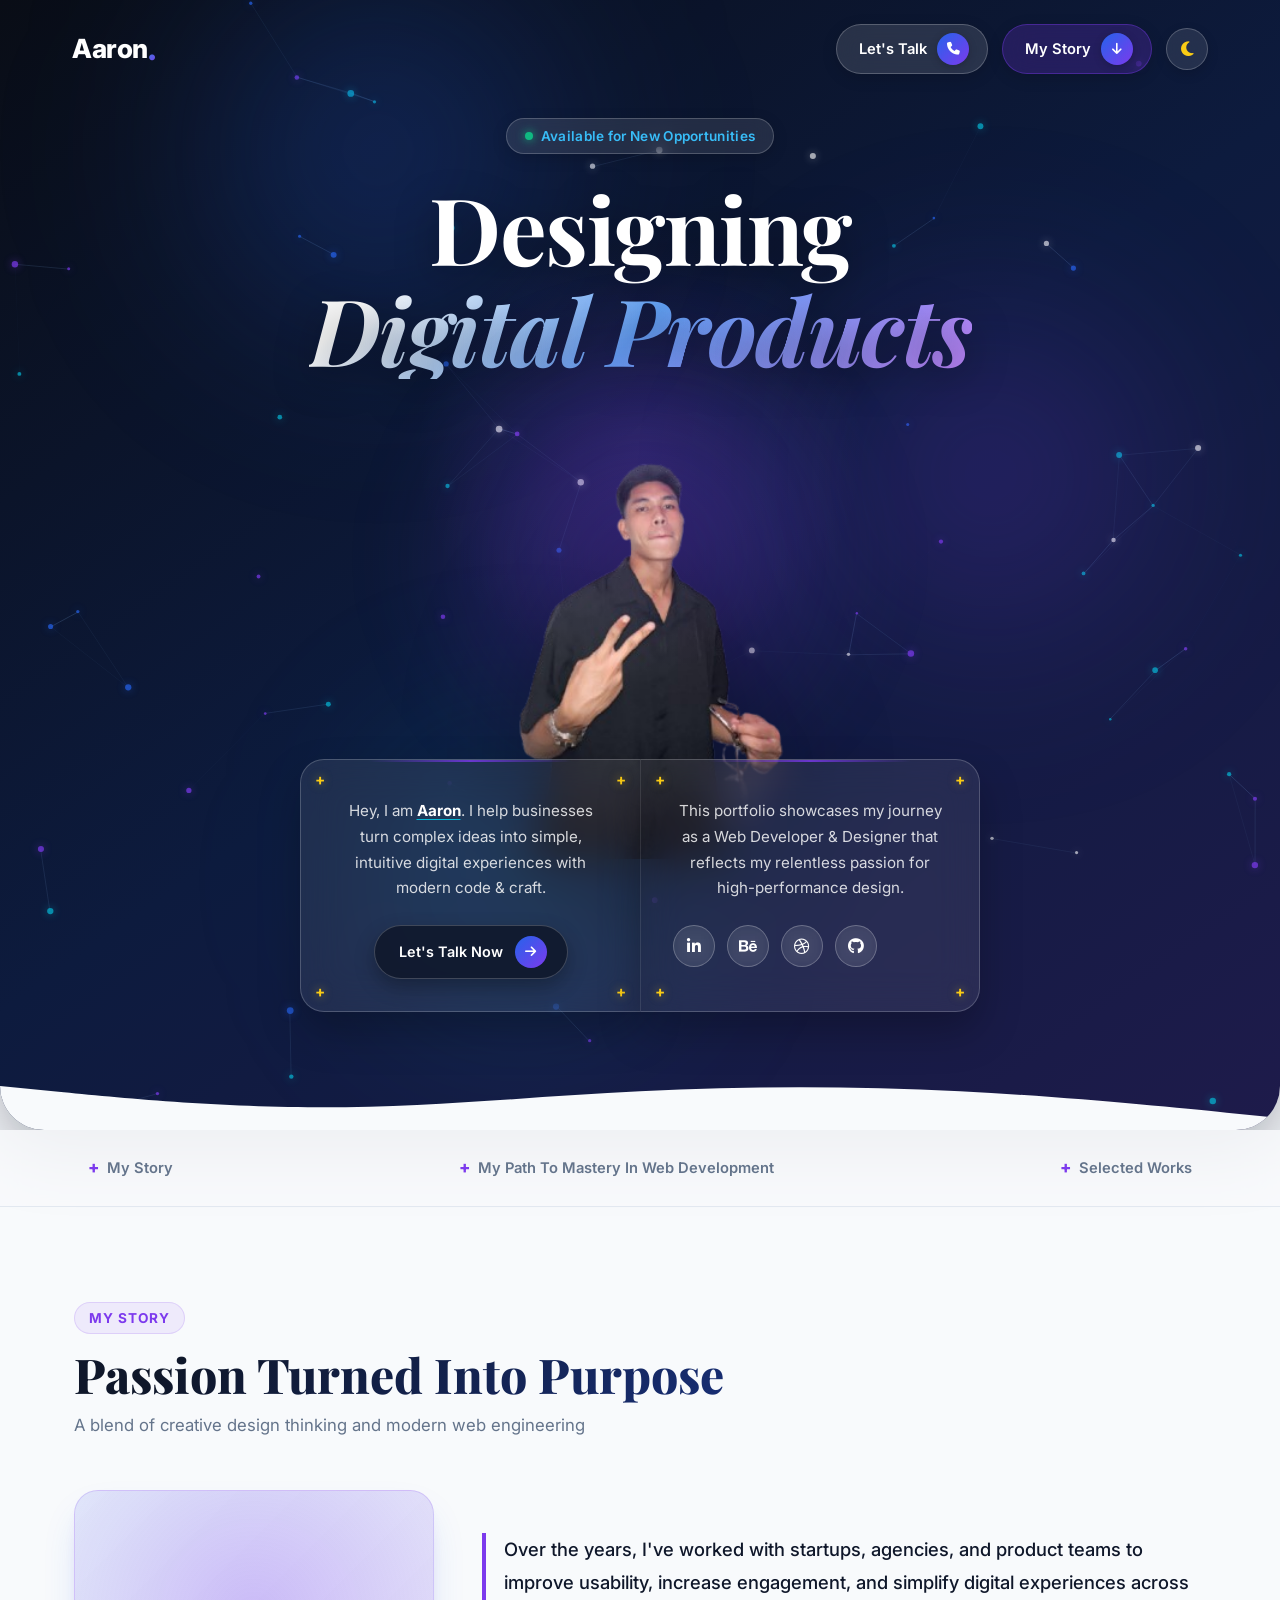
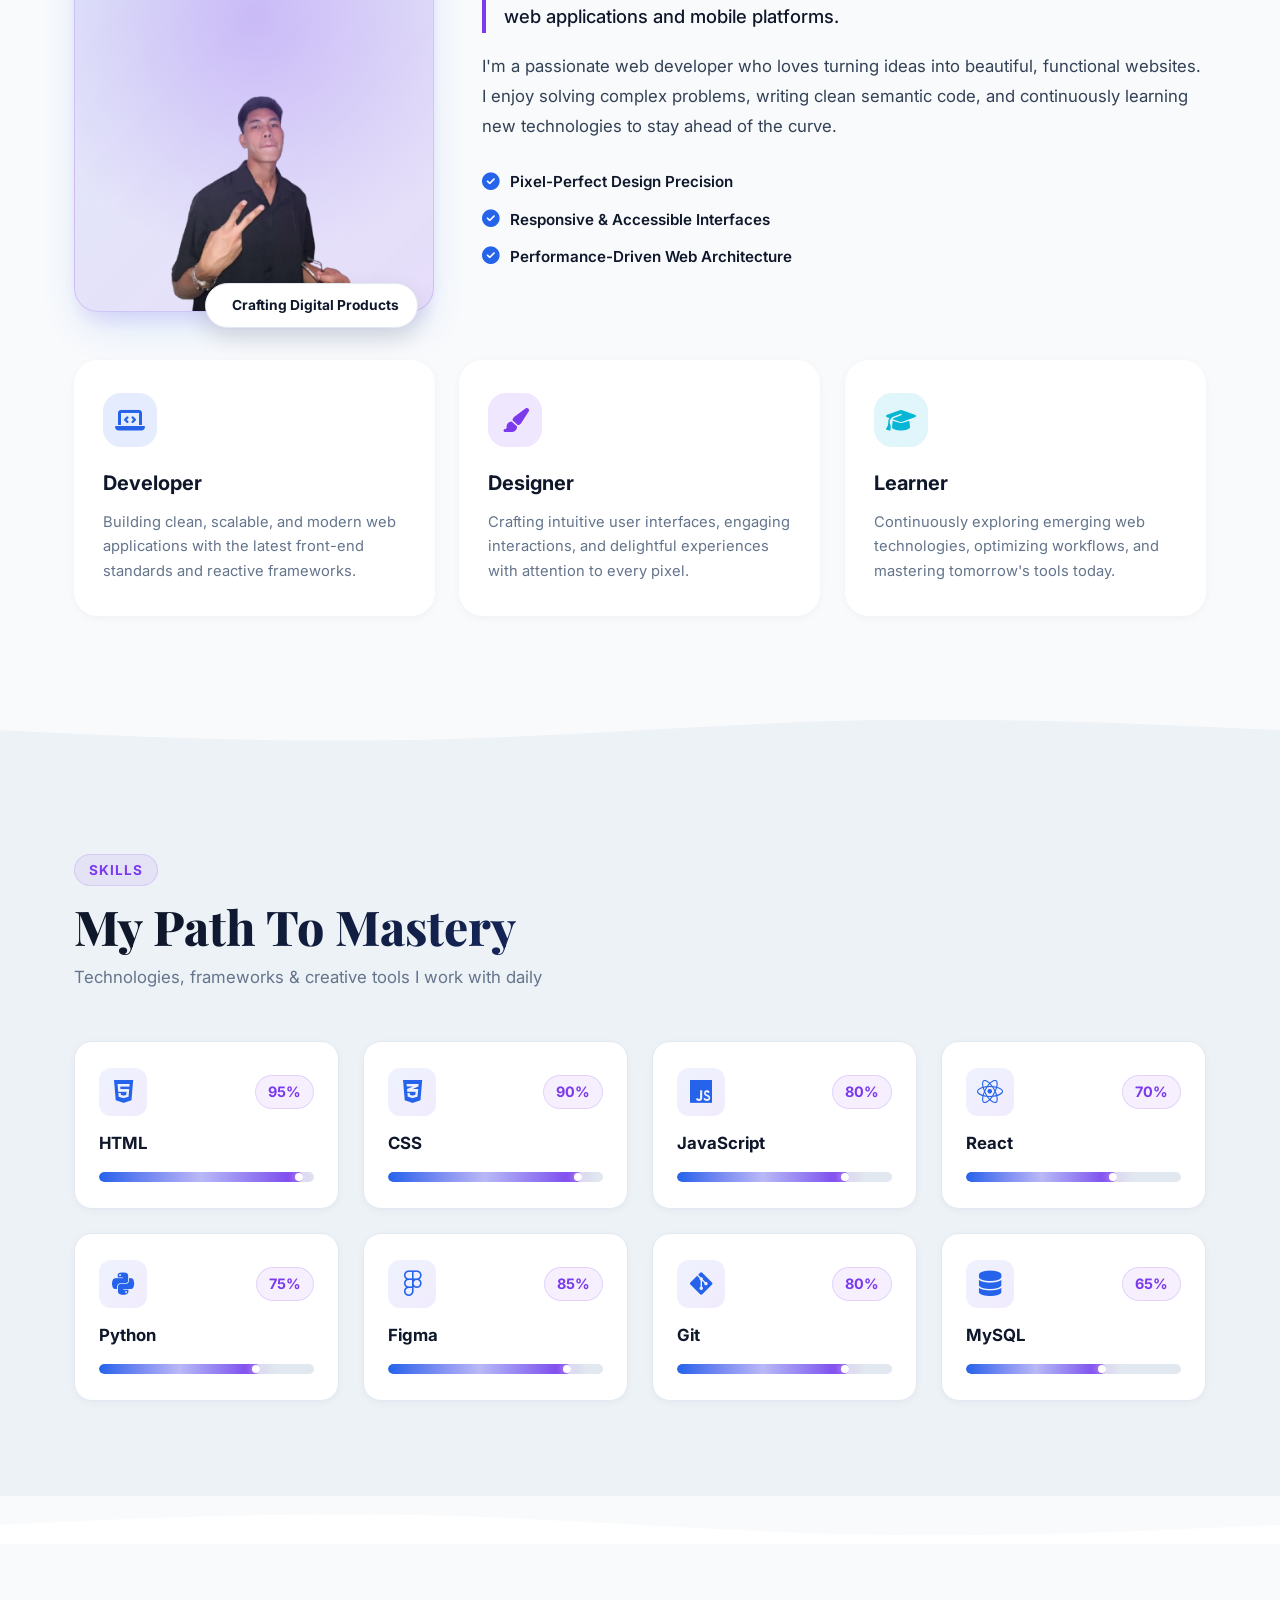
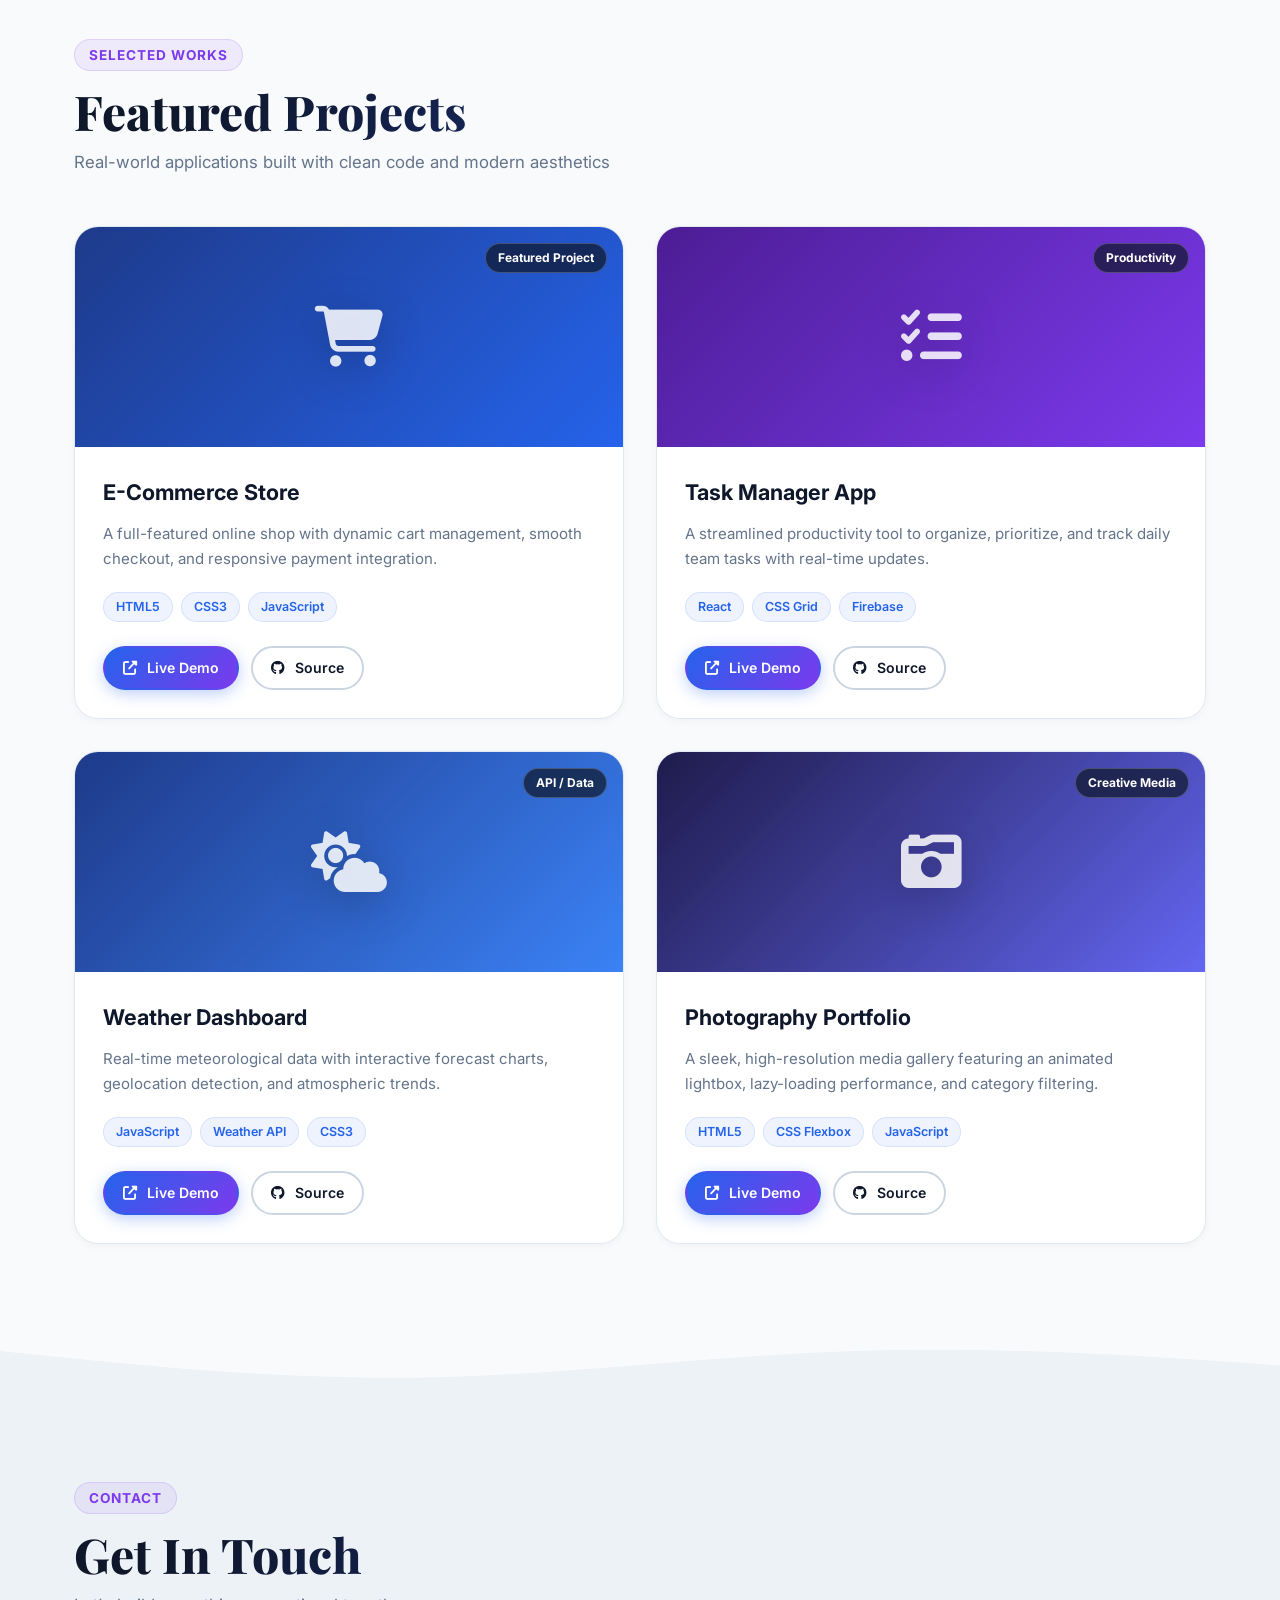
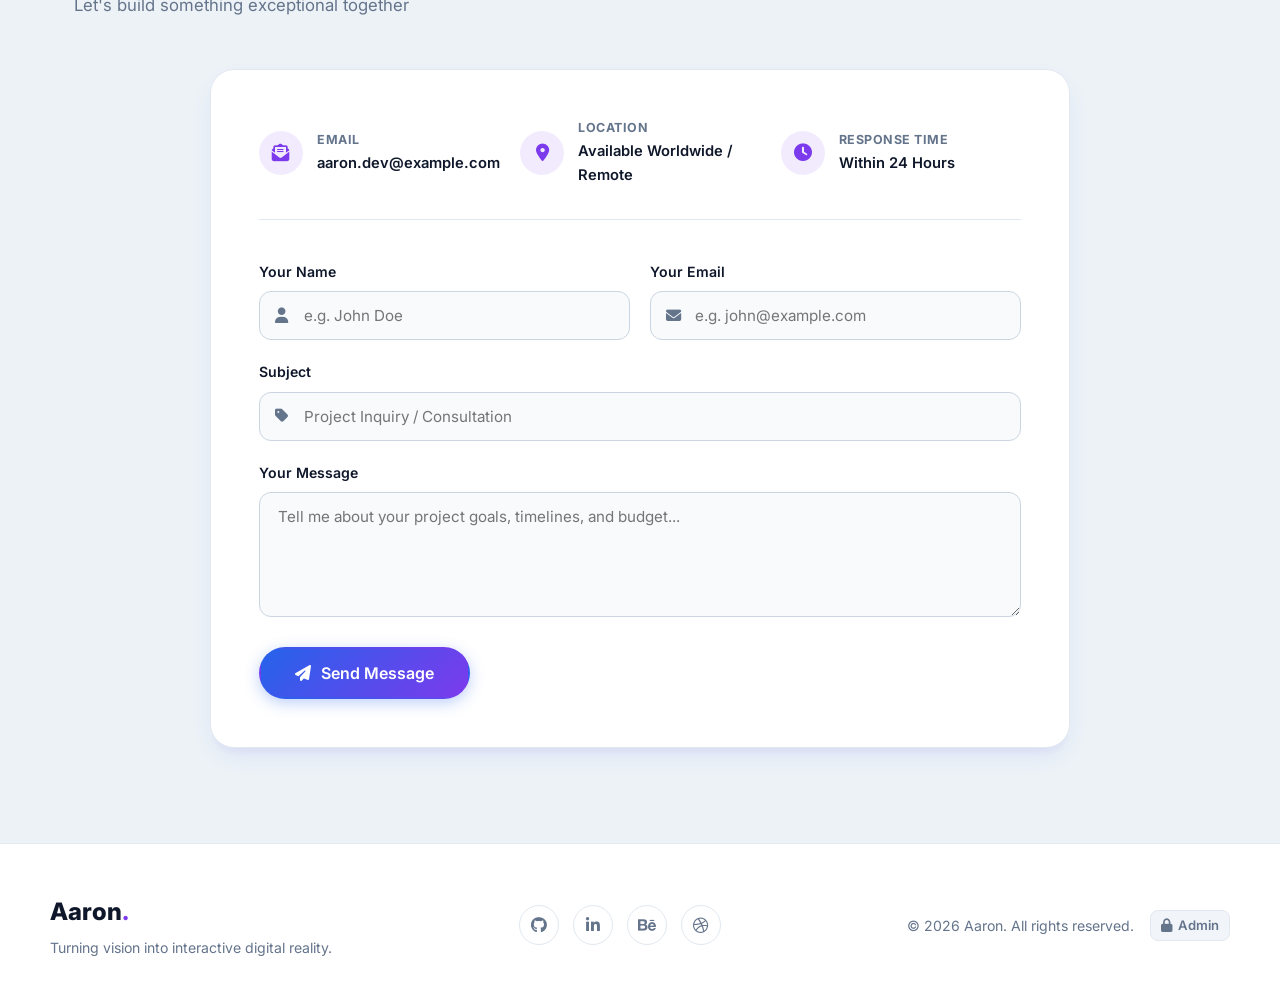
==== index.html @ 3082abac "Add files via upload" ====
<!DOCTYPE html>
<html lang="en">
<head>
  <meta charset="UTF-8" />
  <meta name="viewport" content="width=device-width, initial-scale=1.0" />
  <title>Aaron — Web Developer &amp; Designer Portfolio</title>
  
  <!-- Google Fonts: Inter & Playfair Display -->
  <link rel="preconnect" href="https://fonts.googleapis.com" />
  <link rel="preconnect" href="https://fonts.gstatic.com" crossorigin />
  <link href="https://fonts.googleapis.com/css2?family=Inter:wght@300;400;500;600;700;800&family=Playfair+Display:ital,wght@0,500;0,600;0,700;0,800;1,600&display=swap" rel="stylesheet" />
  
  <!-- Font Awesome 6.5.1 -->
  <link rel="stylesheet" href="https://cdnjs.cloudflare.com/ajax/libs/font-awesome/6.5.1/css/all.min.css" integrity="sha512-DTOQO9RWCH3ppGqcWaEA1BIZOC6xxalwEsw9c2QQeAIftl+Vegovlnee1c9QX4TctnWMn13TZye+giMm8e2LwA==" crossorigin="anonymous" referrerpolicy="no-referrer" />
  
  <link rel="stylesheet" href="style.css" />
</head>
<body>

  <!-- Interactive Cursor Glow -->
  <div class="cursor-glow" id="cursorGlow"></div>

  <!-- HERO WRAPPER -->
  <header class="hero-wrapper">
    <!-- Interactive Particle Canvas Background -->
    <canvas id="hero-particles" class="hero-canvas"></canvas>
    
    <!-- Ambient Gradient Spheres -->
    <div class="ambient-glow glow-1"></div>
    <div class="ambient-glow glow-2"></div>
    <div class="ambient-glow glow-3"></div>

    <!-- Top Bar -->
    <nav class="topbar">
      <a href="#home" class="brand-logo">Aaron<span class="logo-dot">.</span></a>

      <div class="topbar-right">
        <a href="#contact" class="pill-btn">
          <span>Let's Talk</span>
          <span class="pill-icon"><i class="fas fa-phone"></i></span>
        </a>
        <a href="#about" class="pill-btn resume-btn">
          <span>My Story</span>
          <span class="pill-icon"><i class="fas fa-arrow-down"></i></span>
        </a>
        <button class="dark-mode-toggle" id="darkModeToggle" aria-label="Toggle Dark Mode">
          <i class="fas fa-moon" id="darkModeIcon"></i>
        </button>
        <button class="hamburger" id="hamburger" aria-label="Toggle Navigation Menu">
          <span></span><span></span><span></span>
        </button>
      </div>
    </nav>

    <!-- Mobile Nav Drawer -->
    <ul class="mobile-nav" id="mobileNav">
      <li><a href="#home"><i class="fas fa-home"></i> Home</a></li>
      <li><a href="#about"><i class="fas fa-user"></i> My Story</a></li>
      <li><a href="#skills"><i class="fas fa-code"></i> Skills</a></li>
      <li><a href="#projects"><i class="fas fa-laptop-code"></i> Projects</a></li>
      <li><a href="#contact"><i class="fas fa-envelope"></i> Contact</a></li>
      <li><a href="admin.html"><i class="fas fa-lock"></i> Admin Panel</a></li>
    </ul>

    <!-- Hero Content -->
    <section class="hero" id="home">
      <div class="hero-badge fade-in-up">
        <span class="badge-dot"></span> Available for New Opportunities
      </div>

      <h1 class="hero-headline fade-in-up">Designing<br /><span class="gradient-headline">Digital Products</span></h1>

      <!-- Aaron's Portrait Container -->
      <div class="hero-photo-wrapper">
        <div class="hero-photo-backdrop"></div>
        <div class="hero-photo">
          <img src="avatar.png" alt="Aaron - Web Developer &amp; Designer" class="hero-avatar" />
        </div>
      </div>

      <!-- Hero Bottom Floating Glass Cards -->
      <div class="hero-bottom">
        <!-- Left Glass Card -->
        <div class="hero-card hero-card-left">
          <span class="corner-plus tl">+</span>
          <span class="corner-plus tr">+</span>
          <span class="corner-plus bl">+</span>
          <span class="corner-plus br">+</span>
          <div class="card-glow-pill"></div>
          <p class="hero-card-text">
            Hey, I am <strong>Aaron</strong>. I help businesses turn complex ideas into simple, intuitive digital experiences with modern code &amp; craft.
          </p>
          <a href="#contact" class="talk-btn">
            <span>Let's Talk Now</span>
            <span class="talk-btn-icon"><i class="fas fa-arrow-right"></i></span>
          </a>
        </div>

        <!-- Right Glass Card -->
        <div class="hero-card hero-card-right">
          <span class="corner-plus tl">+</span>
          <span class="corner-plus tr">+</span>
          <span class="corner-plus bl">+</span>
          <span class="corner-plus br">+</span>
          <div class="card-glow-pill"></div>
          <p class="hero-card-text">
            This portfolio showcases my journey as a Web Developer &amp; Designer that reflects my relentless passion for high-performance design.
          </p>
          <div class="hero-socials">
            <a href="https://linkedin.com" target="_blank" rel="noopener noreferrer" aria-label="LinkedIn"><i class="fab fa-linkedin-in"></i></a>
            <a href="https://behance.net" target="_blank" rel="noopener noreferrer" aria-label="Behance"><i class="fab fa-behance"></i></a>
            <a href="https://dribbble.com" target="_blank" rel="noopener noreferrer" aria-label="Dribbble"><i class="fab fa-dribbble"></i></a>
            <a href="https://github.com" target="_blank" rel="noopener noreferrer" aria-label="GitHub"><i class="fab fa-github"></i></a>
          </div>
        </div>
      </div>
    </section>

    <!-- Hero Curved Bottom SVG Divider -->
    <div class="hero-wave-divider">
      <svg viewBox="0 0 1440 120" fill="none" preserveAspectRatio="none">
        <path d="M0,32L60,42.7C120,53,240,75,360,74.7C480,75,600,53,720,42.7C840,32,960,32,1080,42.7C1200,53,1320,75,1380,85.3L1440,96L1440,120L1380,120C1320,120,1200,120,1080,120C960,120,840,120,720,120C600,120,480,120,360,120C240,120,120,120,60,120L0,120Z" fill="#f8fafc"></path>
      </svg>
    </div>
  </header>

  <!-- SECTION NAV BAR (Sticky & Scroll-Spy) -->
  <nav class="section-nav" id="sectionNav">
    <div class="section-nav-inner">
      <a href="#about" class="section-nav-item" data-section="about">
        <span class="nav-plus">+</span> My Story
      </a>
      <a href="#skills" class="section-nav-item" data-section="skills">
        <span class="nav-plus">+</span> My Path To Mastery In Web Development
      </a>
      <a href="#projects" class="section-nav-item" data-section="projects">
        <span class="nav-plus">+</span> Selected Works
      </a>
    </div>
  </nav>

  <!-- ABOUT / MY STORY -->
  <section class="section about-section" id="about">
    <div class="container">
      <div class="section-heading-wrap scroll-reveal">
        <span class="section-label">My Story</span>
        <h2 class="section-title">Passion Turned Into Purpose</h2>
        <p class="section-subtitle">A blend of creative design thinking and modern web engineering</p>
      </div>

      <div class="about-grid">
        <!-- Story Text & Aaron Photo Showcase -->
        <div class="about-story-row scroll-reveal">
          <div class="about-photo-card">
            <div class="about-photo-frame">
              <img src="about-photo.png" alt="Aaron working" class="about-image" />
            </div>
            <div class="about-photo-badge">
              <i class="fas fa-sparkles"></i>
              <span>Crafting Digital Products</span>
            </div>
          </div>

          <div class="about-text-content">
            <p class="about-text highlight-lead">
              Over the years, I've worked with startups, agencies, and product teams to improve usability, increase engagement, and simplify digital experiences across web applications and mobile platforms.
            </p>
            <p class="about-text">
              I'm a passionate web developer who loves turning ideas into beautiful, functional websites. I enjoy solving complex problems, writing clean semantic code, and continuously learning new technologies to stay ahead of the curve.
            </p>
            <div class="about-highlights">
              <div class="highlight-item">
                <i class="fas fa-check-circle"></i>
                <span>Pixel-Perfect Design Precision</span>
              </div>
              <div class="highlight-item">
                <i class="fas fa-check-circle"></i>
                <span>Responsive &amp; Accessible Interfaces</span>
              </div>
              <div class="highlight-item">
                <i class="fas fa-check-circle"></i>
                <span>Performance-Driven Web Architecture</span>
              </div>
            </div>
          </div>
        </div>

        <!-- 3 Stat / Role Glass Cards -->
        <div class="about-cards">
          <div class="about-stat-card scroll-reveal">
            <div class="stat-icon-wrapper dev-icon">
              <i class="fas fa-laptop-code"></i>
            </div>
            <h3>Developer</h3>
            <p>Building clean, scalable, and modern web applications with the latest front-end standards and reactive frameworks.</p>
          </div>

          <div class="about-stat-card scroll-reveal">
            <div class="stat-icon-wrapper design-icon">
              <i class="fas fa-paint-brush"></i>
            </div>
            <h3>Designer</h3>
            <p>Crafting intuitive user interfaces, engaging interactions, and delightful experiences with attention to every pixel.</p>
          </div>

          <div class="about-stat-card scroll-reveal">
            <div class="stat-icon-wrapper learn-icon">
              <i class="fas fa-graduation-cap"></i>
            </div>
            <h3>Learner</h3>
            <p>Continuously exploring emerging web technologies, optimizing workflows, and mastering tomorrow's tools today.</p>
          </div>
        </div>
      </div>
    </div>
  </section>

  <!-- WAVE DIVIDER -->
  <div class="section-divider divider-to-alt">
    <svg viewBox="0 0 1440 80" fill="none" preserveAspectRatio="none">
      <path d="M0,32L80,37.3C160,43,320,53,480,48C640,43,800,21,960,16C1120,11,1280,21,1360,26.7L1440,32L1440,80L1360,80C1280,80,1120,80,960,80C800,80,640,80,480,80C320,80,160,80,80,80L0,80Z" fill="#edf2f7"></path>
    </svg>
  </div>

  <!-- SKILLS SECTION -->
  <section class="section section-alt skills-section" id="skills">
    <div class="container">
      <div class="section-heading-wrap scroll-reveal">
        <span class="section-label">Skills</span>
        <h2 class="section-title">My Path To Mastery</h2>
        <p class="section-subtitle">Technologies, frameworks &amp; creative tools I work with daily</p>
      </div>

      <!-- Skills Grid Container (Dynamically rendered/hydrated from localStorage or defaults) -->
      <div class="skills-grid" id="skillsGrid">
        <!-- Rendered by script.js with data from localStorage or fallback defaults -->
      </div>
    </div>
  </section>

  <!-- WAVE DIVIDER -->
  <div class="section-divider divider-to-white">
    <svg viewBox="0 0 1440 80" fill="none" preserveAspectRatio="none">
      <path d="M0,48L80,42.7C160,37,320,27,480,32C640,37,800,59,960,64C1120,69,1280,59,1360,53.3L1440,48L1440,80L1360,80C1280,80,1120,80,960,80C800,80,640,80,480,80C320,80,160,80,80,80L0,80Z" fill="#ffffff"></path>
    </svg>
  </div>

  <!-- PROJECTS / SELECTED WORKS -->
  <section class="section projects-section" id="projects">
    <div class="container">
      <div class="section-heading-wrap scroll-reveal">
        <span class="section-label">Selected Works</span>
        <h2 class="section-title">Featured Projects</h2>
        <p class="section-subtitle">Real-world applications built with clean code and modern aesthetics</p>
      </div>

      <div class="projects-grid">
        <!-- Rendered dynamically by script.js from localStorage or defaults -->
      </div>
    </div>
  </section>

  <!-- WAVE DIVIDER -->
  <div class="section-divider divider-to-alt">
    <svg viewBox="0 0 1440 80" fill="none" preserveAspectRatio="none">
      <path d="M0,20L80,32C160,44,320,68,480,64C640,60,800,28,960,20C1120,12,1280,28,1360,36L1440,44L1440,80L1360,80C1280,80,1120,80,960,80C800,80,640,80,480,80C320,80,160,80,80,80L0,80Z" fill="#edf2f7"></path>
    </svg>
  </div>

  <!-- CONTACT SECTION -->
  <section class="section section-alt contact-section" id="contact">
    <div class="container">
      <div class="section-heading-wrap scroll-reveal">
        <span class="section-label">Contact</span>
        <h2 class="section-title">Get In Touch</h2>
        <p class="section-subtitle">Let's build something exceptional together</p>
      </div>

      <div class="contact-card-container scroll-reveal">
        <div class="contact-info-grid">
          <div class="contact-info-pill">
            <div class="info-pill-icon"><i class="fas fa-envelope-open-text"></i></div>
            <div>
              <span class="pill-title">Email</span>
              <p>aaron.dev@example.com</p>
            </div>
          </div>
          <div class="contact-info-pill">
            <div class="info-pill-icon"><i class="fas fa-map-marker-alt"></i></div>
            <div>
              <span class="pill-title">Location</span>
              <p>Available Worldwide / Remote</p>
            </div>
          </div>
          <div class="contact-info-pill">
            <div class="info-pill-icon"><i class="fas fa-clock"></i></div>
            <div>
              <span class="pill-title">Response Time</span>
              <p>Within 24 Hours</p>
            </div>
          </div>
        </div>

        <form class="contact-form" id="contactForm">
          <div class="form-row">
            <div class="form-group">
              <label for="contactName">Your Name</label>
              <div class="input-wrapper">
                <i class="fas fa-user input-icon"></i>
                <input type="text" id="contactName" placeholder="e.g. John Doe" required />
              </div>
            </div>
            <div class="form-group">
              <label for="contactEmail">Your Email</label>
              <div class="input-wrapper">
                <i class="fas fa-envelope input-icon"></i>
                <input type="email" id="contactEmail" placeholder="e.g. john@example.com" required />
              </div>
            </div>
          </div>

          <div class="form-group">
            <label for="contactSubject">Subject</label>
            <div class="input-wrapper">
              <i class="fas fa-tag input-icon"></i>
              <input type="text" id="contactSubject" placeholder="Project Inquiry / Consultation" required />
            </div>
          </div>

          <div class="form-group">
            <label for="contactMessage">Your Message</label>
            <div class="input-wrapper textarea-wrapper">
              <textarea id="contactMessage" rows="5" placeholder="Tell me about your project goals, timelines, and budget..." required></textarea>
            </div>
          </div>

          <div class="form-footer">
            <button type="submit" class="btn btn-primary btn-lg" id="contactSubmitBtn">
              <i class="fas fa-paper-plane"></i> Send Message
            </button>
            <span class="form-status" id="formStatus"></span>
          </div>
        </form>
      </div>
    </div>
  </section>

  <!-- FOOTER -->
  <footer class="footer">
    <div class="footer-inner">
      <div class="footer-left">
        <a href="#home" class="footer-logo">Aaron<span>.</span></a>
        <p class="footer-bio">Turning vision into interactive digital reality.</p>
      </div>

      <div class="footer-socials">
        <a href="https://github.com" target="_blank" rel="noopener noreferrer" aria-label="GitHub"><i class="fab fa-github"></i></a>
        <a href="https://linkedin.com" target="_blank" rel="noopener noreferrer" aria-label="LinkedIn"><i class="fab fa-linkedin-in"></i></a>
        <a href="https://behance.net" target="_blank" rel="noopener noreferrer" aria-label="Behance"><i class="fab fa-behance"></i></a>
        <a href="https://dribbble.com" target="_blank" rel="noopener noreferrer" aria-label="Dribbble"><i class="fab fa-dribbble"></i></a>
      </div>

      <div class="footer-bottom-meta">
        <p>&copy; 2026 Aaron. All rights reserved.</p>
        <!-- Subtle Admin Portal Link -->
        <a href="admin.html" class="admin-portal-link" title="Skills Admin Management">
          <i class="fas fa-lock"></i> Admin
        </a>
      </div>
    </div>
  </footer>

  <!-- Scroll-to-top button -->
  <button class="scroll-top" id="scrollTop" aria-label="Scroll back to top">
    <i class="fas fa-chevron-up"></i>
  </button>

  <script src="script.js"></script>
</body>
</html>
---- style.css ----
/* ==========================================================================
   AARON PORTFOLIO — MODERN HIGH-END DESIGN SYSTEM
   Modernized with Blue-Violet-Cyan Palette, Glassmorphism, and Fluid Typography
   ========================================================================== */

/* ─── CSS CUSTOM PROPERTIES & THEME CONFIG ─── */
:root {
  /* Brand Color Palette */
  --blue-primary:   #2563eb; /* Electric Blue */
  --blue-dark:      #1d4ed8;
  --blue-deep:      #0f172a;
  --violet-accent:  #7c3aed; /* Trendy Violet/Purple */
  --violet-glow:    rgba(124, 58, 237, 0.35);
  --cyan-accent:    #06b6d4; /* Vivid Cyan */
  --cyan-light:     #38bdf8;
  --cyan-glow:      rgba(6, 182, 212, 0.4);

  /* Modern Gradients (2-color: Blue + Violet) */
  --gradient-hero: linear-gradient(145deg, #090d16 0%, #0d1b3e 50%, #1e1b4b 100%);
  --gradient-btn: linear-gradient(135deg, #2563eb 0%, #7c3aed 100%);
  --gradient-btn-hover: linear-gradient(135deg, #3b82f6 0%, #8b5cf6 100%);
  --gradient-bar: linear-gradient(90deg, #2563eb 0%, #7c3aed 100%);
  --gradient-text: linear-gradient(135deg, #ffffff 15%, #93c5fd 100%);
  --gradient-title: linear-gradient(135deg, #0f172a 10%, #1e40af 100%);
  --gradient-card-border: linear-gradient(135deg, rgba(255, 255, 255, 0.25) 0%, rgba(124, 58, 237, 0.2) 100%);

  /* Neutrals & Surfaces */
  --bg-body:       #f8fafc;
  --bg-surface:    #ffffff;
  --bg-surface-alt:#f1f5f9;
  --bg-glass-hero: rgba(255, 255, 255, 0.08);
  --bg-glass-card: rgba(255, 255, 255, 0.88);
  --border-glass:  rgba(255, 255, 255, 0.18);
  --border-light:  #e2e8f0;

  /* Typography Colors */
  --text-heading:  #0f172a;
  --text-main:     #334155;
  --text-muted:    #64748b;
  --text-white:    #ffffff;
  --text-white-dim:rgba(255, 255, 255, 0.82);

  /* Elevation & Shadows */
  --shadow-sm:  0 2px 8px rgba(15, 23, 42, 0.04);
  --shadow-md:  0 10px 25px -5px rgba(37, 99, 235, 0.1), 0 8px 10px -6px rgba(124, 58, 237, 0.08);
  --shadow-lg:  0 20px 40px -10px rgba(37, 99, 235, 0.18), 0 12px 20px -8px rgba(124, 58, 237, 0.14);
  --shadow-glow:0 0 30px rgba(124, 58, 237, 0.25), 0 0 15px rgba(37, 99, 235, 0.2);

  /* Sizing & Transitions */
  --radius-xs:  8px;
  --radius-sm:  12px;
  --radius-md:  18px;
  --radius-lg:  24px;
  --radius-full:9999px;
  --transition-fast: 0.2s cubic-bezier(0.4, 0, 0.2, 1);
  --transition-normal: 0.35s cubic-bezier(0.16, 1, 0.3, 1);
  --transition-bounce: 0.5s cubic-bezier(0.34, 1.56, 0.64, 1);
}

/* ─── DARK MODE OVERRIDES ─── */
body.dark-mode {
  --bg-body:       #0b0f1a;
  --bg-surface:    #141928;
  --bg-surface-alt:#1a2035;
  --bg-glass-card: rgba(20, 25, 40, 0.88);
  --border-glass:  rgba(255, 255, 255, 0.1);
  --border-light:  rgba(255, 255, 255, 0.1);

  --text-heading:  #f1f5f9;
  --text-main:     #cbd5e1;
  --text-muted:    #94a3b8;

  --shadow-sm:  0 2px 8px rgba(0, 0, 0, 0.3);
  --shadow-md:  0 10px 25px -5px rgba(0, 0, 0, 0.4), 0 8px 10px -6px rgba(0, 0, 0, 0.3);
  --shadow-lg:  0 20px 40px -10px rgba(0, 0, 0, 0.5), 0 12px 20px -8px rgba(0, 0, 0, 0.4);

  --gradient-title: linear-gradient(135deg, #e2e8f0 10%, #60a5fa 100%);
}

body.dark-mode .section-alt {
  background-color: #111827;
}

body.dark-mode .section-divider.divider-to-alt svg path {
  fill: #111827;
}

body.dark-mode .section-divider.divider-to-white svg path {
  fill: #0b0f1a;
}

body.dark-mode .hero-wave-divider svg path {
  fill: #0b0f1a;
}

body.dark-mode .section-nav {
  background: rgba(11, 15, 26, 0.85);
  border-bottom-color: rgba(255, 255, 255, 0.08);
}

body.dark-mode .section-label {
  background: rgba(124, 58, 237, 0.15);
  border-color: rgba(124, 58, 237, 0.25);
}

body.dark-mode .about-stat-card {
  background: rgba(20, 25, 40, 0.9);
  border-color: rgba(255, 255, 255, 0.08);
}

body.dark-mode .skill-card {
  background: #141928;
  border-color: rgba(255, 255, 255, 0.08);
}

body.dark-mode .progress-bar {
  background: rgba(255, 255, 255, 0.08);
}

body.dark-mode .project-card {
  background: #141928;
  border-color: rgba(255, 255, 255, 0.08);
}

body.dark-mode .contact-card-container {
  background: #141928;
  border-color: rgba(255, 255, 255, 0.08);
}

body.dark-mode .contact-info-grid {
  border-bottom-color: rgba(255, 255, 255, 0.08);
}

body.dark-mode .contact-form input,
body.dark-mode .contact-form textarea {
  background: #1a2035;
  border-color: rgba(255, 255, 255, 0.12);
  color: #f1f5f9;
}

body.dark-mode .contact-form input:focus,
body.dark-mode .contact-form textarea:focus {
  background: #1e2540;
  border-color: var(--blue-primary);
}

body.dark-mode .btn-outline {
  color: #e2e8f0;
  border-color: rgba(255, 255, 255, 0.2);
}

body.dark-mode .btn-outline:hover {
  background: rgba(37, 99, 235, 0.15);
}

body.dark-mode .project-tags span {
  background: rgba(37, 99, 235, 0.15);
  border-color: rgba(37, 99, 235, 0.25);
}

body.dark-mode .footer {
  background: #0d1117;
  border-top-color: rgba(255, 255, 255, 0.08);
}

body.dark-mode .footer-socials a {
  border-color: rgba(255, 255, 255, 0.12);
  color: #94a3b8;
}

body.dark-mode .admin-portal-link {
  background: rgba(255, 255, 255, 0.06);
  border-color: rgba(255, 255, 255, 0.1);
}

body.dark-mode .about-photo-badge {
  background: #141928;
  border-color: rgba(255, 255, 255, 0.1);
  color: #f1f5f9;
}

body.dark-mode .skill-percent-badge {
  background: rgba(124, 58, 237, 0.15);
  border-color: rgba(124, 58, 237, 0.25);
}

/* Dark Mode Toggle Button */
.dark-mode-toggle {
  width: 42px;
  height: 42px;
  border-radius: 50%;
  border: 1px solid rgba(255, 255, 255, 0.22);
  background: rgba(255, 255, 255, 0.1);
  backdrop-filter: blur(12px);
  -webkit-backdrop-filter: blur(12px);
  color: #facc15;
  font-size: 1.05rem;
  cursor: pointer;
  display: grid;
  place-items: center;
  transition: var(--transition-normal);
  box-shadow: 0 4px 12px rgba(0, 0, 0, 0.15);
}

.dark-mode-toggle:hover {
  background: rgba(255, 255, 255, 0.2);
  border-color: rgba(255, 255, 255, 0.4);
  transform: translateY(-2px) rotate(15deg);
  box-shadow: 0 6px 20px rgba(250, 204, 21, 0.25);
}

/* ─── RESET & BASE ─── */
*, *::before, *::after {
  margin: 0;
  padding: 0;
  box-sizing: border-box;
}

html {
  scroll-behavior: smooth;
  scroll-padding-top: 85px;
  font-size: 16px;
}

body {
  font-family: 'Inter', -apple-system, BlinkMacSystemFont, 'Segoe UI', Roboto, sans-serif;
  background-color: var(--bg-body);
  color: var(--text-main);
  line-height: 1.65;
  overflow-x: hidden;
  position: relative;
  -webkit-font-smoothing: antialiased;
}

a {
  text-decoration: none;
  color: inherit;
  transition: var(--transition-fast);
}

ul {
  list-style: none;
}

img {
  max-width: 100%;
  display: block;
}

button, input, textarea {
  font-family: inherit;
}

.container {
  max-width: 1180px;
  margin: 0 auto;
  padding: 0 24px;
}

/* ─── INTERACTIVE CURSOR GLOW ─── */
.cursor-glow {
  position: fixed;
  top: 0;
  left: 0;
  width: 450px;
  height: 450px;
  margin-top: -225px;
  margin-left: -225px;
  border-radius: 50%;
  background: radial-gradient(circle, rgba(124, 58, 237, 0.15) 0%, transparent 70%);
  pointer-events: none;
  z-index: 9999;
  mix-blend-mode: screen;
  transition: transform 0.12s ease-out, opacity 0.3s ease;
  will-change: transform;
}

@media (pointer: coarse) {
  .cursor-glow { display: none; }
}

/* ─── HERO WRAPPER & BACKGROUND ENGINE ─── */
.hero-wrapper {
  background: var(--gradient-hero);
  position: relative;
  overflow: hidden;
  padding-bottom: 0;
  border-radius: 0 0 44px 44px;
  box-shadow: 0 20px 60px rgba(15, 23, 42, 0.35);
}

/* Particle Canvas */
.hero-canvas {
  position: absolute;
  top: 0;
  left: 0;
  width: 100%;
  height: 100%;
  z-index: 1;
  pointer-events: none;
}

/* Ambient Glowing Background Orbs */
.ambient-glow {
  position: absolute;
  border-radius: 50%;
  filter: blur(90px);
  pointer-events: none;
  z-index: 1;
  animation: floatOrb 16s ease-in-out infinite alternate;
}

.glow-1 {
  width: 500px;
  height: 500px;
  top: -100px;
  left: 10%;
  background: radial-gradient(circle, rgba(37, 99, 235, 0.32) 0%, transparent 70%);
}

.glow-2 {
  width: 450px;
  height: 450px;
  top: 250px;
  right: 5%;
  background: radial-gradient(circle, rgba(124, 58, 237, 0.3) 0%, transparent 70%);
  animation-duration: 20s;
  animation-direction: alternate-reverse;
}

.glow-3 {
  width: 400px;
  height: 400px;
  bottom: 50px;
  left: 25%;
  background: radial-gradient(circle, rgba(6, 182, 212, 0.22) 0%, transparent 70%);
  animation-duration: 14s;
}

@keyframes floatOrb {
  0% { transform: translate(0, 0) scale(1); }
  50% { transform: translate(30px, 40px) scale(1.08); }
  100% { transform: translate(-20px, 20px) scale(0.95); }
}

/* ─── TOP BAR NAVIGATION ─── */
.topbar {
  display: flex;
  align-items: center;
  justify-content: space-between;
  max-width: 1200px;
  margin: 0 auto;
  padding: 24px 32px;
  position: relative;
  z-index: 100;
}

.brand-logo {
  font-size: 1.65rem;
  font-weight: 800;
  letter-spacing: -0.5px;
  color: var(--text-white);
  display: inline-flex;
  align-items: center;
}

.brand-logo .logo-dot {
  background: linear-gradient(135deg, var(--cyan-accent), var(--violet-accent));
  -webkit-background-clip: text;
  -webkit-text-fill-color: transparent;
  font-size: 2rem;
  line-height: 1;
}

.topbar-right {
  display: flex;
  align-items: center;
  gap: 14px;
}

/* Pill Buttons */
.pill-btn {
  display: inline-flex;
  align-items: center;
  gap: 10px;
  background: rgba(255, 255, 255, 0.12);
  backdrop-filter: blur(14px);
  -webkit-backdrop-filter: blur(14px);
  border: 1px solid rgba(255, 255, 255, 0.22);
  color: var(--text-white);
  font-weight: 600;
  font-size: 0.92rem;
  padding: 8px 18px 8px 22px;
  border-radius: var(--radius-full);
  box-shadow: 0 4px 15px rgba(0, 0, 0, 0.15);
  transition: var(--transition-normal);
  cursor: pointer;
}

.pill-btn:hover {
  background: rgba(255, 255, 255, 0.22);
  border-color: rgba(255, 255, 255, 0.45);
  transform: translateY(-2px);
  box-shadow: 0 8px 25px rgba(37, 99, 235, 0.35);
}

.pill-icon {
  width: 32px;
  height: 32px;
  border-radius: 50%;
  background: linear-gradient(135deg, var(--blue-primary), var(--violet-accent));
  display: grid;
  place-items: center;
  font-size: 0.8rem;
  color: var(--text-white);
  transition: var(--transition-normal);
  box-shadow: 0 2px 8px rgba(0, 0, 0, 0.2);
}

.pill-btn:hover .pill-icon {
  transform: rotate(15deg) scale(1.08);
  background: linear-gradient(135deg, var(--violet-accent), var(--blue-primary));
}

.resume-btn {
  background: rgba(124, 58, 237, 0.22);
  border-color: rgba(124, 58, 237, 0.4);
}

.resume-btn:hover {
  background: rgba(124, 58, 237, 0.38);
}

/* Hamburger Menu Toggle */
.hamburger {
  display: none;
  flex-direction: column;
  gap: 5px;
  background: rgba(255, 255, 255, 0.12);
  backdrop-filter: blur(12px);
  border: 1px solid rgba(255, 255, 255, 0.2);
  border-radius: 50%;
  width: 44px;
  height: 44px;
  align-items: center;
  justify-content: center;
  cursor: pointer;
  padding: 0;
  transition: var(--transition-fast);
}

.hamburger span {
  width: 20px;
  height: 2px;
  background: var(--text-white);
  border-radius: 4px;
  transition: var(--transition-fast);
}

.hamburger.active span:nth-child(1) {
  transform: translateY(7px) rotate(45deg);
}
.hamburger.active span:nth-child(2) {
  opacity: 0;
}
.hamburger.active span:nth-child(3) {
  transform: translateY(-7px) rotate(-45deg);
}

/* Mobile Nav Drawer */
.mobile-nav {
  display: none;
  flex-direction: column;
  background: rgba(15, 23, 42, 0.94);
  backdrop-filter: blur(20px);
  -webkit-backdrop-filter: blur(20px);
  padding: 24px 36px;
  position: absolute;
  top: 88px;
  left: 16px;
  right: 16px;
  z-index: 99;
  border-radius: var(--radius-md);
  border: 1px solid rgba(255, 255, 255, 0.15);
  box-shadow: 0 20px 40px rgba(0, 0, 0, 0.5);
  transform: translateY(-10px);
  opacity: 0;
  pointer-events: none;
  transition: all 0.3s ease;
}

.mobile-nav.open {
  display: flex;
  transform: translateY(0);
  opacity: 1;
  pointer-events: auto;
}

.mobile-nav a {
  color: var(--text-white);
  font-weight: 600;
  padding: 14px 0;
  border-bottom: 1px solid rgba(255, 255, 255, 0.08);
  display: flex;
  align-items: center;
  gap: 12px;
}

.mobile-nav a i {
  color: var(--cyan-accent);
  width: 20px;
}

.mobile-nav a:hover {
  color: var(--cyan-accent);
  padding-left: 8px;
}

/* ─── HERO CONTENT ─── */
.hero {
  text-align: center;
  padding: 20px 24px 0;
  position: relative;
  z-index: 2;
}

.hero-badge {
  display: inline-flex;
  align-items: center;
  gap: 8px;
  background: rgba(255, 255, 255, 0.1);
  backdrop-filter: blur(12px);
  border: 1px solid rgba(255, 255, 255, 0.2);
  color: var(--cyan-light);
  font-size: 0.85rem;
  font-weight: 600;
  padding: 6px 18px;
  border-radius: var(--radius-full);
  margin-bottom: 24px;
  letter-spacing: 0.3px;
  box-shadow: 0 4px 15px rgba(0, 0, 0, 0.15);
}

.badge-dot {
  width: 8px;
  height: 8px;
  border-radius: 50%;
  background: #10b981;
  box-shadow: 0 0 10px #10b981;
  animation: pulseDot 2s infinite;
}

@keyframes pulseDot {
  0%, 100% { opacity: 1; transform: scale(1); }
  50% { opacity: 0.5; transform: scale(0.85); }
}

.hero-headline {
  font-family: 'Playfair Display', Georgia, serif;
  font-size: clamp(2.8rem, 7.5vw, 5.8rem);
  font-weight: 700;
  color: var(--text-white);
  line-height: 1.08;
  letter-spacing: -1.5px;
  margin-bottom: 0;
  position: relative;
  z-index: 1;
  text-shadow: 0 10px 40px rgba(0, 0, 0, 0.4);
}

.gradient-headline {
  background: linear-gradient(135deg, #ffffff 10%, #60a5fa 50%, #c084fc 100%);
  -webkit-background-clip: text;
  -webkit-text-fill-color: transparent;
  display: inline-block;
  font-style: italic;
}

/* Avatar Photo Showcase */
.hero-photo-wrapper {
  position: relative;
  z-index: 2;
  display: flex;
  justify-content: center;
  align-items: flex-end;
  margin-top: -160px;
  margin-bottom: -100px;
  pointer-events: none;
}

.hero-photo-backdrop {
  position: absolute;
  width: 480px;
  height: 480px;
  bottom: 60px;
  border-radius: 50%;
  background: radial-gradient(circle, rgba(124, 58, 237, 0.35) 0%, transparent 70%);
  filter: blur(40px);
  z-index: 1;
}

.hero-photo {
  position: relative;
  z-index: 2;
}

.hero-avatar {
  width: 520px;
  height: 640px;
  object-fit: cover;
  object-position: bottom center;
  border-radius: 24px 24px 0 0;
  filter: drop-shadow(0 25px 60px rgba(0, 0, 0, 0.45));
  will-change: transform;
  pointer-events: auto;
  transition: transform 0.2s cubic-bezier(0.2, 0, 0.2, 1);
}

/* Hero Bottom Glass Cards */
.hero-bottom {
  display: flex;
  align-items: stretch;
  justify-content: center;
  gap: 0;
  padding: 0 24px 60px;
  position: relative;
  z-index: 3;
}

.hero-card {
  background: rgba(255, 255, 255, 0.08);
  backdrop-filter: blur(20px);
  -webkit-backdrop-filter: blur(20px);
  border: 1px solid rgba(255, 255, 255, 0.2);
  padding: 38px 32px 32px;
  position: relative;
  max-width: 340px;
  width: 100%;
  box-shadow: 0 20px 40px rgba(0, 0, 0, 0.25);
  transition: var(--transition-normal);
  overflow: hidden;
}

.hero-card:hover {
  transform: translateY(-4px);
  border-color: rgba(255, 255, 255, 0.35);
  box-shadow: 0 25px 50px rgba(0, 0, 0, 0.35), var(--shadow-glow);
}

.hero-card-left {
  border-radius: var(--radius-lg) 0 0 var(--radius-lg);
  border-right: none;
}

.hero-card-right {
  border-radius: 0 var(--radius-lg) var(--radius-lg) 0;
  border-left: 1px solid rgba(255, 255, 255, 0.1);
}

/* Subtle glowing accent inside card */
.card-glow-pill {
  position: absolute;
  top: 0;
  left: 20%;
  right: 20%;
  height: 2px;
  background: linear-gradient(90deg, transparent, rgba(124, 58, 237, 0.8), transparent);
}

/* Signature corner plus markers */
.corner-plus {
  position: absolute;
  font-size: 0.95rem;
  font-weight: 700;
  color: #facc15; /* Vivid Yellow accent */
  line-height: 1;
  text-shadow: 0 0 10px rgba(250, 204, 21, 0.5);
  transition: transform 0.3s ease;
}

.hero-card:hover .corner-plus {
  transform: scale(1.2);
}

.corner-plus.tl { top: 12px; left: 14px; }
.corner-plus.tr { top: 12px; right: 14px; }
.corner-plus.bl { bottom: 12px; left: 14px; }
.corner-plus.br { bottom: 12px; right: 14px; }

.hero-card-text {
  color: var(--text-white-dim);
  font-size: 0.95rem;
  line-height: 1.7;
  margin-bottom: 24px;
}

.hero-card-text strong {
  color: var(--text-white);
  font-weight: 700;
  text-decoration: underline;
  text-decoration-color: var(--cyan-accent);
  text-underline-offset: 3px;
}

/* "Let's Talk Now" Button */
.talk-btn {
  display: inline-flex;
  align-items: center;
  gap: 12px;
  background: rgba(15, 23, 42, 0.85);
  color: var(--text-white);
  padding: 10px 20px 10px 24px;
  border-radius: var(--radius-full);
  font-weight: 600;
  font-size: 0.9rem;
  border: 1px solid rgba(255, 255, 255, 0.2);
  transition: var(--transition-normal);
  box-shadow: 0 8px 20px rgba(0, 0, 0, 0.3);
}

.talk-btn-icon {
  width: 32px;
  height: 32px;
  border-radius: 50%;
  background: linear-gradient(135deg, var(--blue-primary), var(--violet-accent));
  display: grid;
  place-items: center;
  font-size: 0.8rem;
  color: var(--text-white);
  transition: var(--transition-normal);
}

.talk-btn:hover {
  background: rgba(15, 23, 42, 1);
  border-color: var(--cyan-accent);
  transform: translateY(-2px);
  box-shadow: 0 12px 25px rgba(6, 182, 212, 0.25);
}

.talk-btn:hover .talk-btn-icon {
  transform: rotate(45deg);
  background: linear-gradient(135deg, var(--violet-accent), var(--blue-primary));
}

/* Hero Social Icons */
.hero-socials {
  display: flex;
  gap: 12px;
  align-items: center;
}

.hero-socials a {
  width: 42px;
  height: 42px;
  border-radius: 50%;
  border: 1px solid rgba(255, 255, 255, 0.25);
  background: rgba(255, 255, 255, 0.06);
  backdrop-filter: blur(8px);
  display: grid;
  place-items: center;
  color: var(--text-white);
  font-size: 1rem;
  transition: var(--transition-normal);
}

.hero-socials a:hover {
  background: linear-gradient(135deg, var(--blue-primary), var(--violet-accent));
  border-color: transparent;
  color: var(--text-white);
  transform: translateY(-3px) scale(1.08);
  box-shadow: 0 8px 20px rgba(124, 58, 237, 0.4);
}

/* Wave Divider at Bottom of Hero */
.hero-wave-divider {
  position: relative;
  width: 100%;
  line-height: 0;
  z-index: 2;
  margin-top: -2px;
}

.hero-wave-divider svg {
  display: block;
  width: 100%;
  height: 60px;
}

/* ─── STICKY SECTION NAV BAR ─── */
.section-nav {
  position: sticky;
  top: 0;
  z-index: 90;
  background: rgba(248, 250, 252, 0.85);
  backdrop-filter: blur(16px);
  -webkit-backdrop-filter: blur(16px);
  border-bottom: 1px solid #e2e8f0;
  transition: var(--transition-fast);
}

.section-nav.scrolled-shadow {
  box-shadow: 0 4px 20px rgba(15, 23, 42, 0.06);
}

.section-nav-inner {
  max-width: 1180px;
  margin: 0 auto;
  padding: 18px 24px;
  display: flex;
  align-items: center;
  justify-content: space-between;
  gap: 20px;
}

.section-nav-item {
  font-size: 0.92rem;
  font-weight: 600;
  color: var(--text-muted);
  display: inline-flex;
  align-items: center;
  gap: 8px;
  padding: 6px 14px;
  border-radius: var(--radius-full);
  transition: var(--transition-normal);
}

.section-nav-item:hover {
  color: var(--blue-primary);
  background: rgba(37, 99, 235, 0.06);
}

.section-nav-item.active {
  color: var(--blue-primary);
  background: rgba(37, 99, 235, 0.1);
  font-weight: 700;
}

.nav-plus {
  color: var(--violet-accent);
  font-weight: 800;
  font-size: 1.05rem;
}

/* ─── GENERAL SECTIONS & HEADINGS ─── */
.section {
  padding: 95px 0;
  position: relative;
}

.section-alt {
  background-color: #edf2f7;
}

.section-heading-wrap {
  margin-bottom: 50px;
  text-align: left;
}

.section-label {
  display: inline-block;
  font-size: 0.85rem;
  font-weight: 700;
  color: var(--violet-accent);
  background: rgba(124, 58, 237, 0.08);
  padding: 4px 14px;
  border-radius: var(--radius-full);
  margin-bottom: 12px;
  letter-spacing: 1px;
  text-transform: uppercase;
  border: 1px solid rgba(124, 58, 237, 0.15);
}

.section-title {
  font-family: 'Playfair Display', Georgia, serif;
  font-size: clamp(2.2rem, 4vw, 3rem);
  font-weight: 800;
  line-height: 1.2;
  margin-bottom: 8px;
  background: var(--gradient-title);
  -webkit-background-clip: text;
  -webkit-text-fill-color: transparent;
}

.section-subtitle {
  color: var(--text-muted);
  font-size: 1.05rem;
}

/* Section Dividers */
.section-divider {
  line-height: 0;
  width: 100%;
}

.section-divider svg {
  display: block;
  width: 100%;
  height: 48px;
}

/* ─── ABOUT / MY STORY SECTION ─── */
.about-grid {
  display: flex;
  flex-direction: column;
  gap: 48px;
}

.about-story-row {
  display: grid;
  grid-template-columns: 360px 1fr;
  gap: 48px;
  align-items: center;
}

.about-photo-card {
  position: relative;
}

.about-photo-frame {
  position: relative;
  border-radius: var(--radius-lg);
  overflow: hidden;
  background: linear-gradient(135deg, rgba(37, 99, 235, 0.1), rgba(124, 58, 237, 0.15));
  border: 1px solid rgba(124, 58, 237, 0.2);
  box-shadow: var(--shadow-lg);
}

.about-photo-frame::before {
  content: '';
  position: absolute;
  inset: 0;
  background: radial-gradient(circle at 50% 30%, rgba(124, 58, 237, 0.25), transparent 70%);
  pointer-events: none;
}

.about-image {
  width: 100%;
  height: 420px;
  object-fit: cover;
  object-position: top center;
  transition: transform 0.5s ease;
}

.about-photo-card:hover .about-image {
  transform: scale(1.03);
}

.about-photo-badge {
  position: absolute;
  bottom: -16px;
  right: 16px;
  background: var(--bg-surface);
  padding: 10px 18px;
  border-radius: var(--radius-full);
  display: inline-flex;
  align-items: center;
  gap: 8px;
  font-size: 0.86rem;
  font-weight: 700;
  color: var(--text-heading);
  box-shadow: 0 10px 25px rgba(0, 0, 0, 0.12);
  border: 1px solid #e2e8f0;
}

.about-photo-badge i {
  color: var(--violet-accent);
}

.about-text-content {
  display: flex;
  flex-direction: column;
  gap: 18px;
}

.about-text {
  font-size: 1.05rem;
  color: var(--text-main);
  line-height: 1.8;
}

.highlight-lead {
  font-size: 1.15rem;
  font-weight: 500;
  color: var(--text-heading);
  border-left: 4px solid var(--violet-accent);
  padding-left: 18px;
}

.about-highlights {
  display: flex;
  flex-direction: column;
  gap: 12px;
  margin-top: 10px;
}

.highlight-item {
  display: flex;
  align-items: center;
  gap: 10px;
  font-size: 0.95rem;
  font-weight: 600;
  color: var(--text-heading);
}

.highlight-item i {
  color: var(--blue-primary);
  font-size: 1.1rem;
}

/* About 3 Stat Cards */
.about-cards {
  display: grid;
  grid-template-columns: repeat(3, 1fr);
  gap: 24px;
}

.about-stat-card {
  background: var(--bg-glass-card);
  backdrop-filter: blur(16px);
  -webkit-backdrop-filter: blur(16px);
  border: 1px solid rgba(255, 255, 255, 0.8);
  border-radius: var(--radius-lg);
  padding: 32px 28px;
  box-shadow: var(--shadow-sm);
  transition: var(--transition-normal);
  position: relative;
  overflow: hidden;
}

.about-stat-card::before {
  content: '';
  position: absolute;
  top: 0;
  left: 0;
  width: 100%;
  height: 4px;
  background: var(--gradient-btn);
  opacity: 0;
  transition: opacity 0.3s ease;
}

.about-stat-card:hover {
  transform: translateY(-6px);
  box-shadow: var(--shadow-lg);
  border-color: rgba(124, 58, 237, 0.3);
}

.about-stat-card:hover::before {
  opacity: 1;
}

.stat-icon-wrapper {
  width: 54px;
  height: 54px;
  border-radius: var(--radius-md);
  display: grid;
  place-items: center;
  font-size: 1.5rem;
  margin-bottom: 20px;
  transition: var(--transition-normal);
}

.dev-icon {
  background: rgba(37, 99, 235, 0.12);
  color: var(--blue-primary);
}

.design-icon {
  background: rgba(124, 58, 237, 0.12);
  color: var(--violet-accent);
}

.learn-icon {
  background: rgba(6, 182, 212, 0.12);
  color: var(--cyan-accent);
}

.about-stat-card:hover .stat-icon-wrapper {
  transform: scale(1.1) rotate(5deg);
}

.about-stat-card h3 {
  font-size: 1.25rem;
  font-weight: 700;
  color: var(--text-heading);
  margin-bottom: 10px;
}

.about-stat-card p {
  color: var(--text-muted);
  font-size: 0.92rem;
  line-height: 1.65;
}

/* ─── SKILLS SECTION ─── */
.skills-grid {
  display: grid;
  grid-template-columns: repeat(4, 1fr);
  gap: 24px;
}

.skill-card {
  background: var(--bg-surface);
  border: 1px solid var(--border-light);
  border-radius: var(--radius-md);
  padding: 26px 24px;
  box-shadow: var(--shadow-sm);
  transition: var(--transition-normal);
  position: relative;
  overflow: hidden;
}

.skill-card:hover {
  transform: translateY(-6px) scale(1.01);
  box-shadow: var(--shadow-md);
  border-color: rgba(37, 99, 235, 0.25);
}

.skill-top {
  display: flex;
  align-items: center;
  justify-content: space-between;
  margin-bottom: 14px;
}

.skill-icon-wrap {
  width: 48px;
  height: 48px;
  border-radius: var(--radius-sm);
  background: linear-gradient(135deg, rgba(37, 99, 235, 0.08), rgba(124, 58, 237, 0.1));
  display: grid;
  place-items: center;
  font-size: 1.6rem;
  color: var(--blue-primary);
  transition: var(--transition-normal);
}

.skill-card:hover .skill-icon-wrap {
  background: linear-gradient(135deg, var(--blue-primary), var(--violet-accent));
  color: var(--text-white);
  transform: scale(1.08);
}

.skill-percent-badge {
  font-size: 0.9rem;
  font-weight: 700;
  color: var(--violet-accent);
  background: rgba(124, 58, 237, 0.08);
  padding: 4px 12px;
  border-radius: var(--radius-full);
  border: 1px solid rgba(124, 58, 237, 0.15);
}

.skill-card h4 {
  font-size: 1.05rem;
  font-weight: 700;
  color: var(--text-heading);
  margin-bottom: 14px;
}

/* Glowing Progress Bar */
.progress-bar {
  width: 100%;
  height: 10px;
  background: #e2e8f0;
  border-radius: var(--radius-full);
  overflow: hidden;
  position: relative;
}

.progress-fill {
  height: 100%;
  width: 0%;
  border-radius: var(--radius-full);
  background: var(--gradient-bar);
  position: relative;
  transition: width 1.4s cubic-bezier(0.2, 0.8, 0.2, 1);
}

/* Radiant Shimmer on Progress Bar */
.progress-fill::after {
  content: '';
  position: absolute;
  top: 0;
  left: 0;
  right: 0;
  bottom: 0;
  background: linear-gradient(90deg, transparent 0%, rgba(255, 255, 255, 0.6) 50%, transparent 100%);
  animation: barShimmer 2.2s infinite;
}

@keyframes barShimmer {
  0% { transform: translateX(-100%); }
  100% { transform: translateX(100%); }
}

/* Glowing tip at the progress fill edge */
.progress-fill::before {
  content: '';
  position: absolute;
  right: 0;
  top: 50%;
  transform: translateY(-50%);
  width: 8px;
  height: 8px;
  border-radius: 50%;
  background: #ffffff;
  box-shadow: 0 0 10px #ffffff, 0 0 16px var(--violet-accent);
  z-index: 2;
}

/* ─── PROJECTS SECTION ─── */
.projects-grid {
  display: grid;
  grid-template-columns: repeat(2, 1fr);
  gap: 32px;
}

.project-card {
  background: var(--bg-surface);
  border: 1px solid var(--border-light);
  border-radius: var(--radius-lg);
  overflow: hidden;
  box-shadow: var(--shadow-sm);
  transition: var(--transition-normal);
  display: flex;
  flex-direction: column;
}

.project-card:hover {
  transform: translateY(-8px);
  box-shadow: var(--shadow-lg);
  border-color: rgba(124, 58, 237, 0.25);
}

.project-img-wrapper {
  height: 220px;
  position: relative;
  overflow: hidden;
  display: grid;
  place-items: center;
}

.project-img-bg {
  position: absolute;
  inset: 0;
  transition: transform 0.6s cubic-bezier(0.16, 1, 0.3, 1);
}

.bg-shop {
  background: linear-gradient(135deg, #1e3a8a 0%, #2563eb 100%);
}

.bg-task {
  background: linear-gradient(135deg, #4c1d95 0%, #7c3aed 100%);
}

.bg-weather {
  background: linear-gradient(135deg, #1e3a8a 0%, #3b82f6 100%);
}

.bg-photo {
  background: linear-gradient(135deg, #1e1b4b 0%, #6366f1 100%);
}

.project-card:hover .project-img-bg {
  transform: scale(1.08);
}

.project-img-icon {
  position: relative;
  z-index: 2;
  font-size: 3.8rem;
  color: rgba(255, 255, 255, 0.85);
  filter: drop-shadow(0 10px 20px rgba(0, 0, 0, 0.25));
  transition: transform 0.4s var(--transition-bounce);
}

.project-card:hover .project-img-icon {
  transform: scale(1.15) rotate(-6deg);
}

.project-tag-overlay {
  position: absolute;
  top: 16px;
  right: 16px;
  z-index: 3;
  background: rgba(15, 23, 42, 0.7);
  backdrop-filter: blur(8px);
  color: var(--text-white);
  font-size: 0.75rem;
  font-weight: 700;
  padding: 4px 12px;
  border-radius: var(--radius-full);
  border: 1px solid rgba(255, 255, 255, 0.2);
}

.project-body {
  padding: 28px;
  display: flex;
  flex-direction: column;
  flex: 1;
}

.project-body h3 {
  font-size: 1.35rem;
  font-weight: 700;
  color: var(--text-heading);
  margin-bottom: 10px;
}

.project-body p {
  color: var(--text-muted);
  font-size: 0.94rem;
  line-height: 1.7;
  margin-bottom: 20px;
  flex: 1;
}

.project-tags {
  display: flex;
  flex-wrap: wrap;
  gap: 8px;
  margin-bottom: 24px;
}

.project-tags span {
  font-size: 0.78rem;
  font-weight: 600;
  padding: 4px 12px;
  border-radius: var(--radius-full);
  background: rgba(37, 99, 235, 0.08);
  color: var(--blue-primary);
  border: 1px solid rgba(37, 99, 235, 0.12);
}

.project-btns {
  display: flex;
  gap: 12px;
}

/* ─── BUTTONS ─── */
.btn {
  display: inline-flex;
  align-items: center;
  justify-content: center;
  gap: 10px;
  font-weight: 600;
  border-radius: var(--radius-full);
  cursor: pointer;
  transition: var(--transition-normal);
  border: 2px solid transparent;
  outline: none;
}

.btn-sm {
  padding: 8px 18px;
  font-size: 0.88rem;
}

.btn-lg {
  padding: 14px 34px;
  font-size: 1rem;
}

.btn-primary {
  background: var(--gradient-btn);
  color: var(--text-white);
  box-shadow: 0 4px 15px rgba(37, 99, 235, 0.3);
}

.btn-primary:hover {
  background: var(--gradient-btn-hover);
  transform: translateY(-2px);
  box-shadow: 0 10px 28px rgba(124, 58, 237, 0.4);
}

.btn-outline {
  background: transparent;
  color: var(--text-heading);
  border-color: #cbd5e1;
}

.btn-outline:hover {
  background: rgba(37, 99, 235, 0.08);
  border-color: var(--blue-primary);
  color: var(--blue-primary);
  transform: translateY(-2px);
}

/* ─── CONTACT SECTION ─── */
.contact-card-container {
  background: var(--bg-surface);
  border: 1px solid var(--border-light);
  border-radius: var(--radius-lg);
  padding: 48px;
  box-shadow: var(--shadow-md);
  max-width: 860px;
  margin: 0 auto;
}

.contact-info-grid {
  display: grid;
  grid-template-columns: repeat(3, 1fr);
  gap: 20px;
  margin-bottom: 40px;
  padding-bottom: 32px;
  border-bottom: 1px solid #e2e8f0;
}

.contact-info-pill {
  display: flex;
  align-items: center;
  gap: 14px;
}

.info-pill-icon {
  width: 44px;
  height: 44px;
  border-radius: 50%;
  background: rgba(124, 58, 237, 0.1);
  color: var(--violet-accent);
  display: grid;
  place-items: center;
  font-size: 1.1rem;
  flex-shrink: 0;
}

.pill-title {
  display: block;
  font-size: 0.78rem;
  text-transform: uppercase;
  letter-spacing: 0.5px;
  font-weight: 700;
  color: var(--text-muted);
}

.contact-info-pill p {
  font-size: 0.92rem;
  font-weight: 600;
  color: var(--text-heading);
}

.contact-form {
  display: flex;
  flex-direction: column;
  gap: 20px;
}

.form-row {
  display: grid;
  grid-template-columns: 1fr 1fr;
  gap: 20px;
}

.form-group {
  display: flex;
  flex-direction: column;
  gap: 8px;
}

.form-group label {
  font-size: 0.88rem;
  font-weight: 600;
  color: var(--text-heading);
}

.input-wrapper {
  position: relative;
  display: flex;
  align-items: center;
}

.input-icon {
  position: absolute;
  left: 16px;
  color: var(--text-muted);
  font-size: 0.95rem;
  pointer-events: none;
  transition: color 0.2s ease;
}

.contact-form input,
.contact-form textarea {
  width: 100%;
  padding: 14px 18px 14px 44px;
  border-radius: var(--radius-sm);
  border: 1.5px solid #cbd5e1;
  background: #f8fafc;
  color: var(--text-heading);
  font-size: 0.95rem;
  outline: none;
  transition: var(--transition-fast);
}

.textarea-wrapper textarea {
  padding-left: 18px;
  resize: vertical;
}

.contact-form input:focus,
.contact-form textarea:focus {
  border-color: var(--blue-primary);
  background: #ffffff;
  box-shadow: 0 0 0 4px rgba(37, 99, 235, 0.12);
}

.input-wrapper:focus-within .input-icon {
  color: var(--blue-primary);
}

.form-footer {
  display: flex;
  align-items: center;
  gap: 20px;
  margin-top: 10px;
}

.form-status {
  font-size: 0.92rem;
  font-weight: 600;
  transition: opacity 0.3s ease;
}

.form-status.success {
  color: #10b981;
}

.form-status.error {
  color: #ef4444;
}

/* ─── FOOTER ─── */
.footer {
  background: #ffffff;
  border-top: 1px solid #e2e8f0;
  padding: 48px 24px 36px;
}

.footer-inner {
  max-width: 1180px;
  margin: 0 auto;
  display: flex;
  align-items: center;
  justify-content: space-between;
  flex-wrap: wrap;
  gap: 24px;
}

.footer-left {
  display: flex;
  flex-direction: column;
  gap: 4px;
}

.footer-logo {
  font-size: 1.5rem;
  font-weight: 800;
  color: var(--text-heading);
}

.footer-logo span {
  color: var(--violet-accent);
}

.footer-bio {
  font-size: 0.88rem;
  color: var(--text-muted);
}

.footer-socials {
  display: flex;
  gap: 14px;
}

.footer-socials a {
  width: 40px;
  height: 40px;
  border-radius: 50%;
  border: 1px solid #e2e8f0;
  display: grid;
  place-items: center;
  color: var(--text-muted);
  font-size: 1rem;
  transition: var(--transition-fast);
}

.footer-socials a:hover {
  background: var(--gradient-btn);
  color: var(--text-white);
  border-color: transparent;
  transform: translateY(-3px);
  box-shadow: 0 6px 16px rgba(124, 58, 237, 0.3);
}

.footer-bottom-meta {
  display: flex;
  align-items: center;
  gap: 16px;
  font-size: 0.88rem;
  color: var(--text-muted);
}

/* Subtle Admin Link */
.admin-portal-link {
  display: inline-flex;
  align-items: center;
  gap: 6px;
  font-size: 0.82rem;
  font-weight: 600;
  color: var(--text-muted);
  padding: 4px 10px;
  border-radius: var(--radius-xs);
  background: #f1f5f9;
  border: 1px solid #e2e8f0;
  transition: var(--transition-fast);
}

.admin-portal-link:hover {
  color: var(--violet-accent);
  background: rgba(124, 58, 237, 0.08);
  border-color: rgba(124, 58, 237, 0.2);
}

/* ─── SCROLL TO TOP BUTTON ─── */
.scroll-top {
  position: fixed;
  bottom: 28px;
  right: 28px;
  width: 48px;
  height: 48px;
  border-radius: 50%;
  background: var(--gradient-btn);
  color: var(--text-white);
  border: none;
  cursor: pointer;
  font-size: 1.05rem;
  display: grid;
  place-items: center;
  opacity: 0;
  pointer-events: none;
  transform: translateY(16px);
  transition: var(--transition-normal);
  box-shadow: 0 8px 24px rgba(37, 99, 235, 0.35);
  z-index: 99;
}

.scroll-top.visible {
  opacity: 1;
  pointer-events: auto;
  transform: translateY(0);
}

.scroll-top:hover {
  transform: translateY(-4px) scale(1.05);
  box-shadow: 0 12px 30px rgba(124, 58, 237, 0.45);
}

/* ─── SCROLL REVEAL ANIMATIONS ─── */
.scroll-reveal {
  opacity: 0;
  transform: translateY(32px) scale(0.98);
  transition: opacity 0.7s cubic-bezier(0.16, 1, 0.3, 1), transform 0.7s cubic-bezier(0.16, 1, 0.3, 1);
  will-change: opacity, transform;
}

.scroll-reveal.revealed {
  opacity: 1;
  transform: translateY(0) scale(1);
}

.fade-in-up {
  opacity: 0;
  transform: translateY(28px);
  animation: fadeInUp 0.9s cubic-bezier(0.16, 1, 0.3, 1) forwards;
}

@keyframes fadeInUp {
  to {
    opacity: 1;
    transform: translateY(0);
  }
}

/* ─── RESPONSIVE BREAKPOINTS ─── */
@media (max-width: 1024px) {
  .skills-grid {
    grid-template-columns: repeat(2, 1fr);
  }

  .about-story-row {
    grid-template-columns: 1fr;
    text-align: center;
  }

  .about-photo-card {
    max-width: 320px;
    margin: 0 auto;
  }

  .about-photo-frame {
    height: 380px;
  }

  .about-image {
    height: 100%;
  }

  .highlight-lead {
    border-left: none;
    border-top: 3px solid var(--violet-accent);
    padding-left: 0;
    padding-top: 14px;
  }

  .about-highlights {
    align-items: center;
  }
}

@media (max-width: 900px) {
  .hero-headline {
    font-size: clamp(2.3rem, 6.5vw, 3.8rem);
  }

  .hero-avatar {
    width: 360px;
    height: 460px;
  }

  .hero-photo-wrapper {
    margin-top: -100px;
    margin-bottom: -50px;
  }

  .hero-photo-backdrop {
    width: 320px;
    height: 320px;
  }

  .hero-bottom {
    flex-direction: column;
    align-items: center;
    gap: 18px;
    padding-bottom: 40px;
  }

  .hero-card {
    max-width: 100%;
    border-radius: var(--radius-md) !important;
    border: 1px solid rgba(255, 255, 255, 0.2) !important;
  }

  .section-nav-inner {
    flex-direction: column;
    align-items: flex-start;
    gap: 10px;
  }

  .projects-grid {
    grid-template-columns: 1fr;
  }

  .about-cards {
    grid-template-columns: 1fr;
  }
}

@media (max-width: 768px) {
  .topbar {
    padding: 18px 20px;
  }

  .pill-btn span:first-child {
    display: none;
  }

  .pill-btn {
    padding: 0;
    background: none;
    border: none;
    box-shadow: none;
  }

  .pill-icon {
    width: 42px;
    height: 42px;
    font-size: 0.95rem;
  }

  .hamburger {
    display: flex;
  }

  .section {
    padding: 65px 0;
  }

  .contact-card-container {
    padding: 28px 20px;
  }

  .contact-info-grid {
    grid-template-columns: 1fr;
    gap: 16px;
  }

  .form-row {
    grid-template-columns: 1fr;
  }

  .footer-inner {
    flex-direction: column;
    text-align: center;
  }

  .footer-bottom-meta {
    flex-direction: column;
    gap: 8px;
  }
}
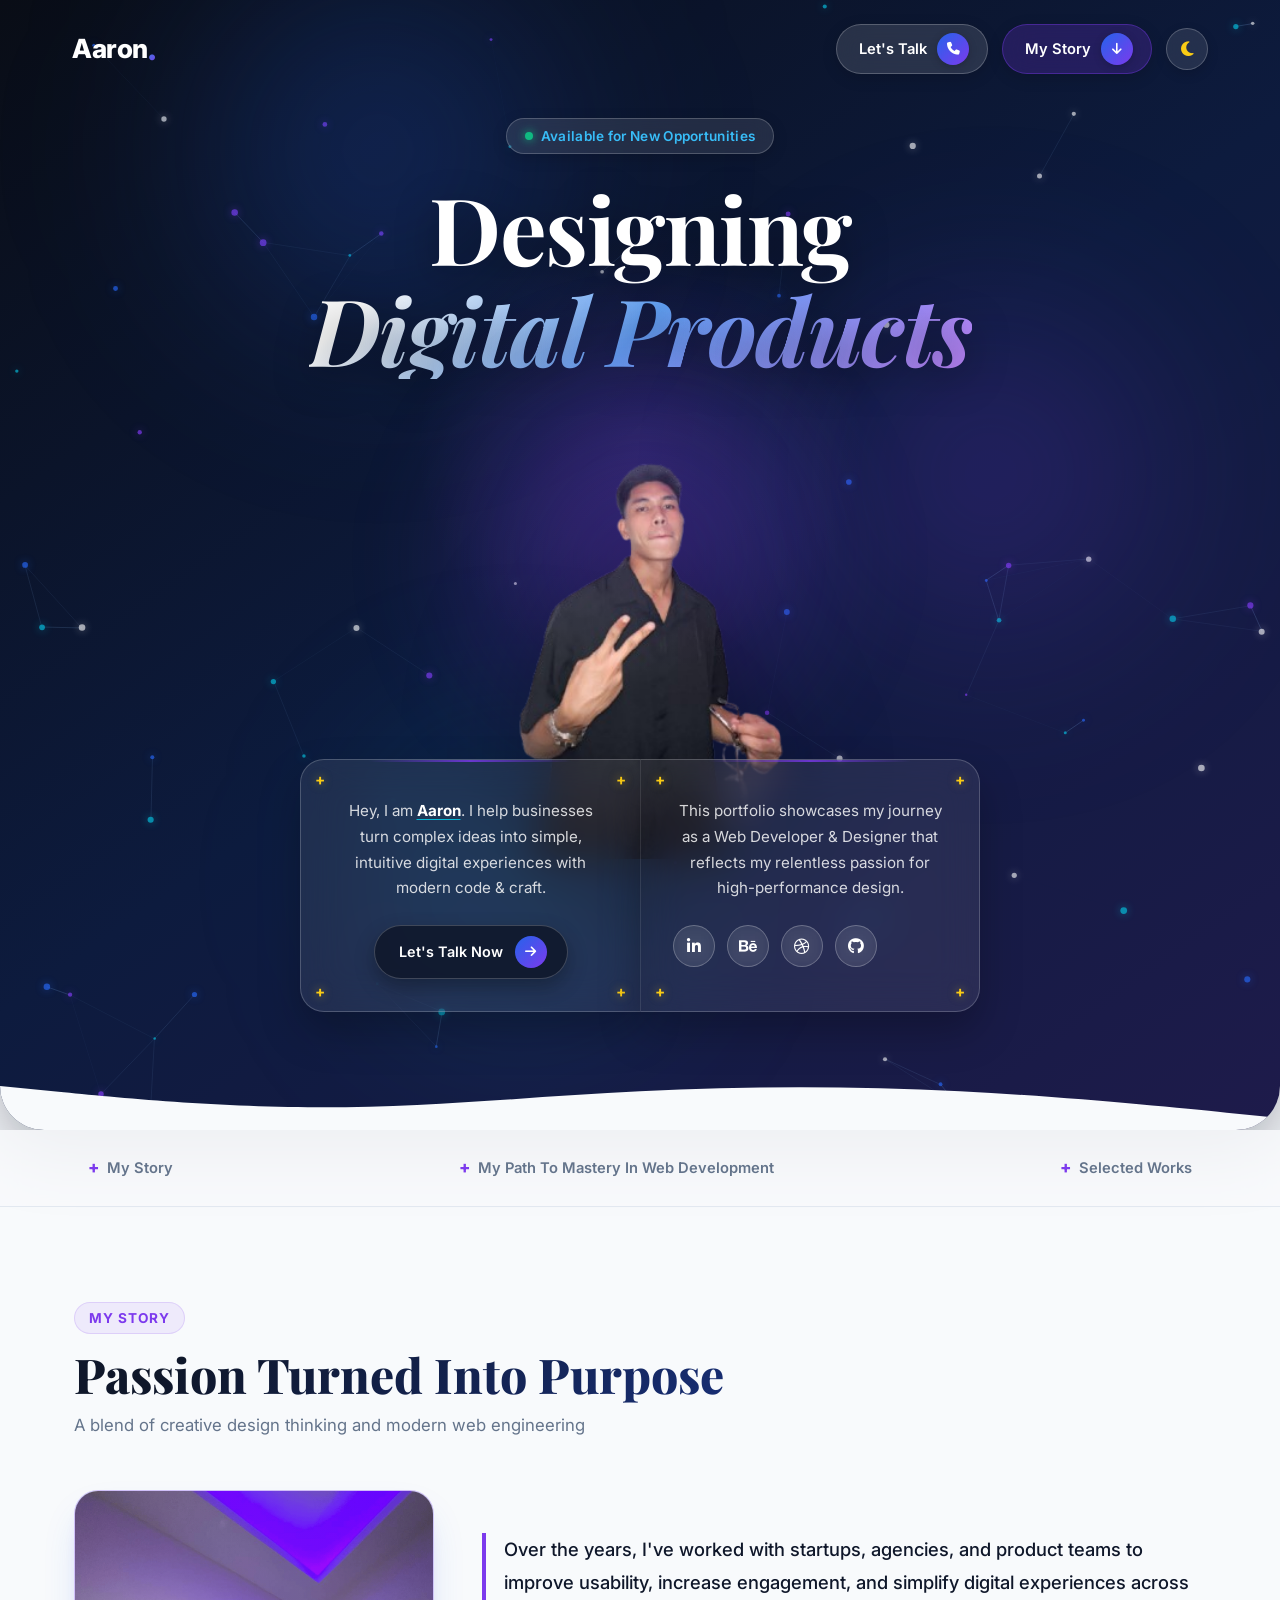
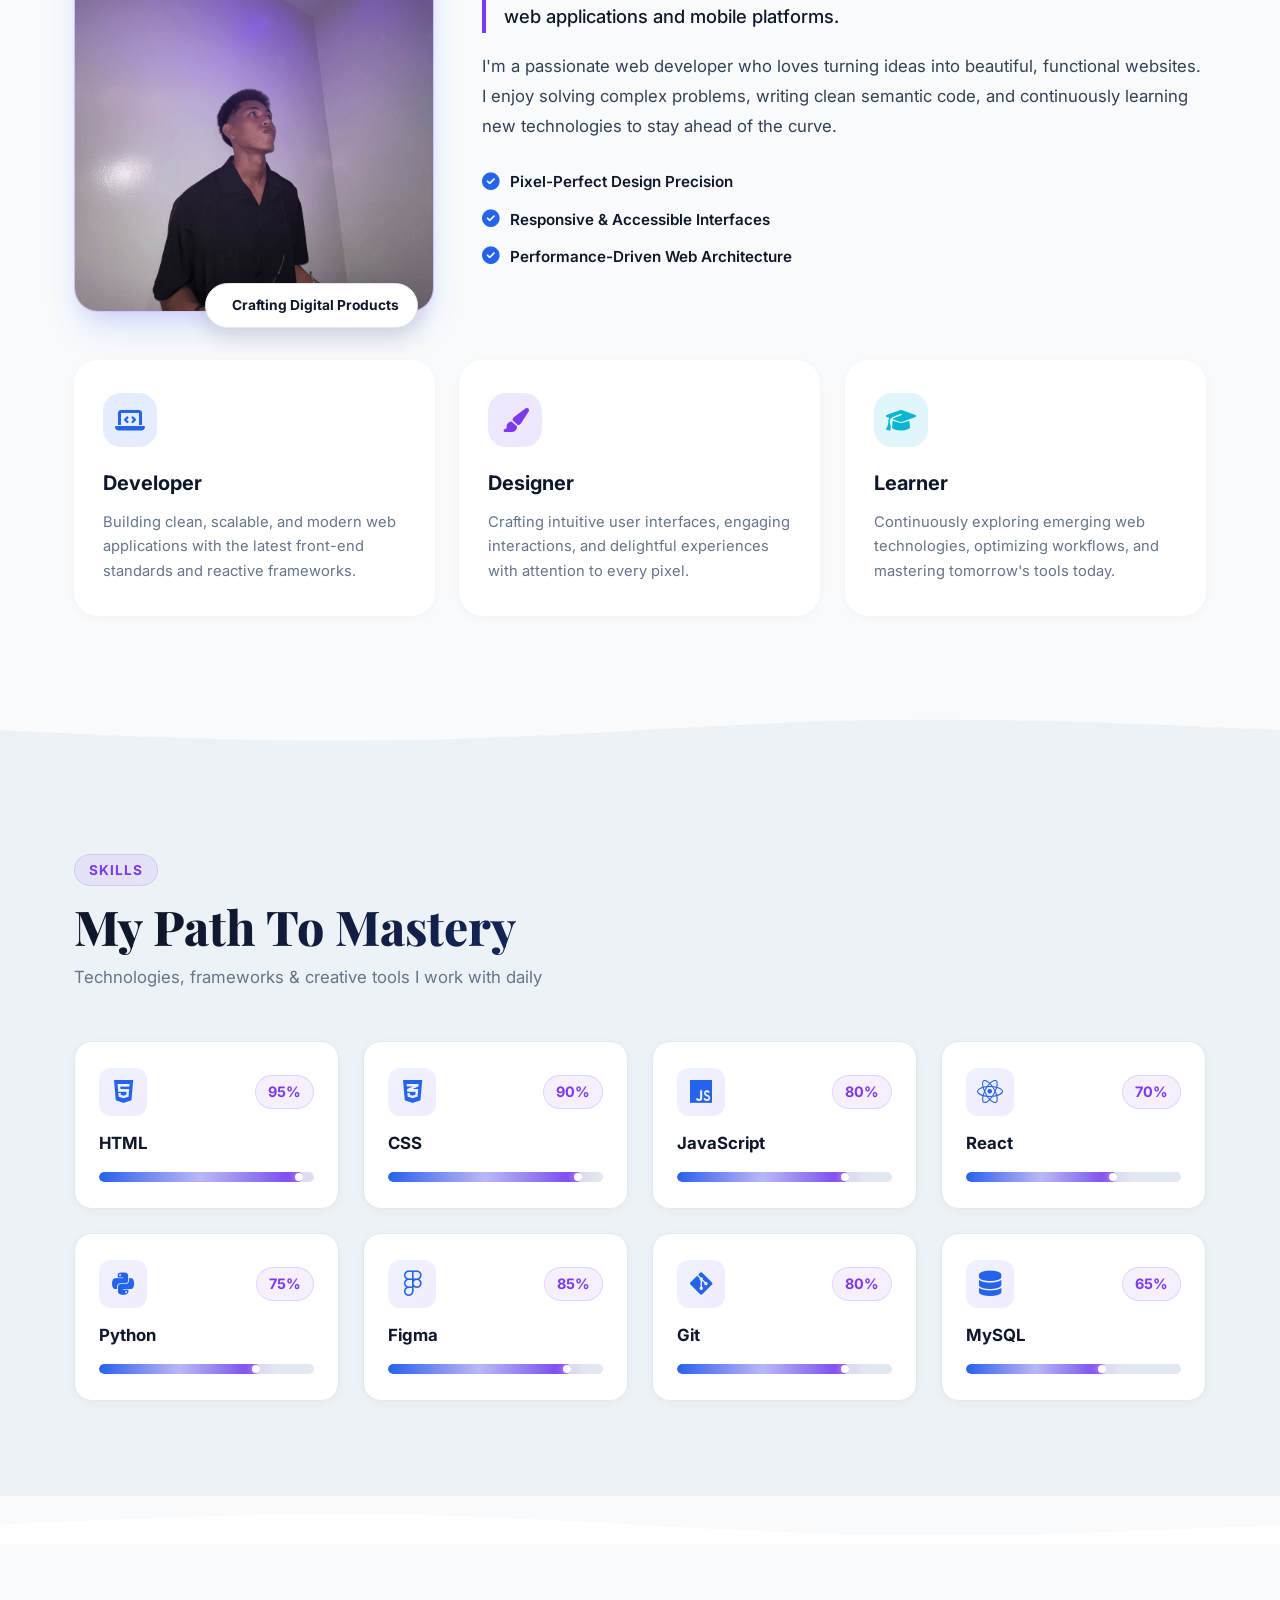
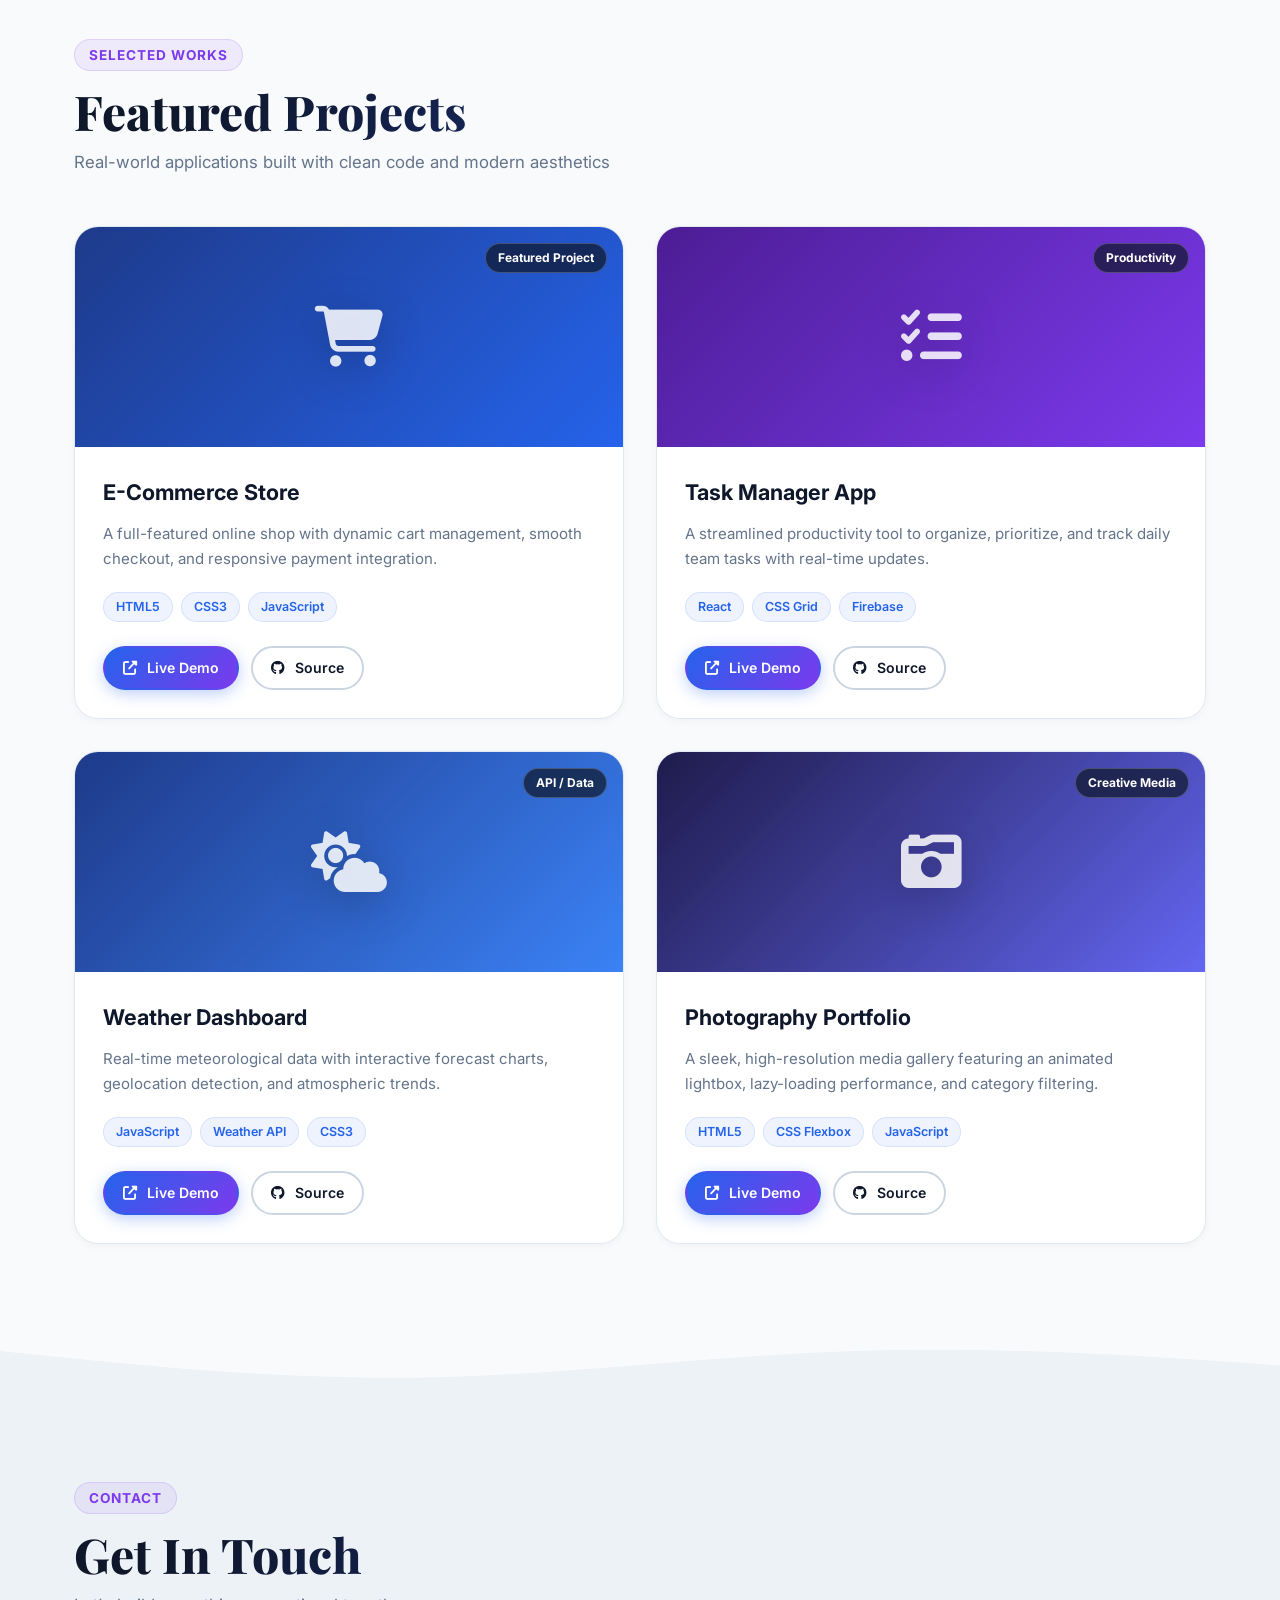
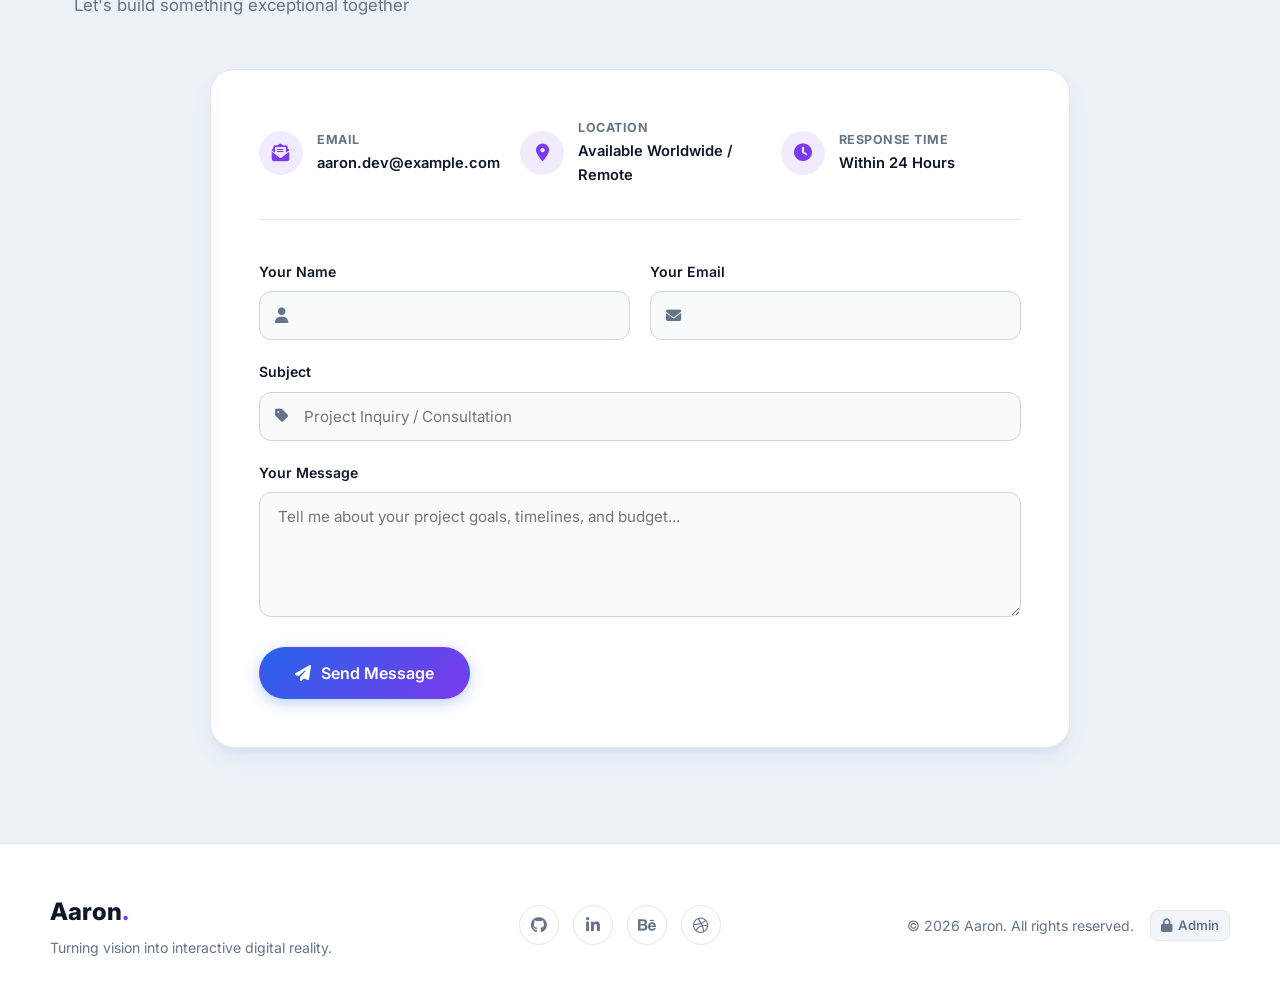
==== commit 50002ed8: "new" ====
--- a/index.html
+++ b/index.html
@@ -307,14 +307,14 @@
               <label for="contactName">Your Name</label>
               <div class="input-wrapper">
                 <i class="fas fa-user input-icon"></i>
-                <input type="text" id="contactName" placeholder="e.g. John Doe" required />
+                <input type="text" id="contactName" />
               </div>
             </div>
             <div class="form-group">
               <label for="contactEmail">Your Email</label>
               <div class="input-wrapper">
                 <i class="fas fa-envelope input-icon"></i>
-                <input type="email" id="contactEmail" placeholder="e.g. john@example.com" required />
+                <input type="email" id="contactEmail" />
               </div>
             </div>
           </div>
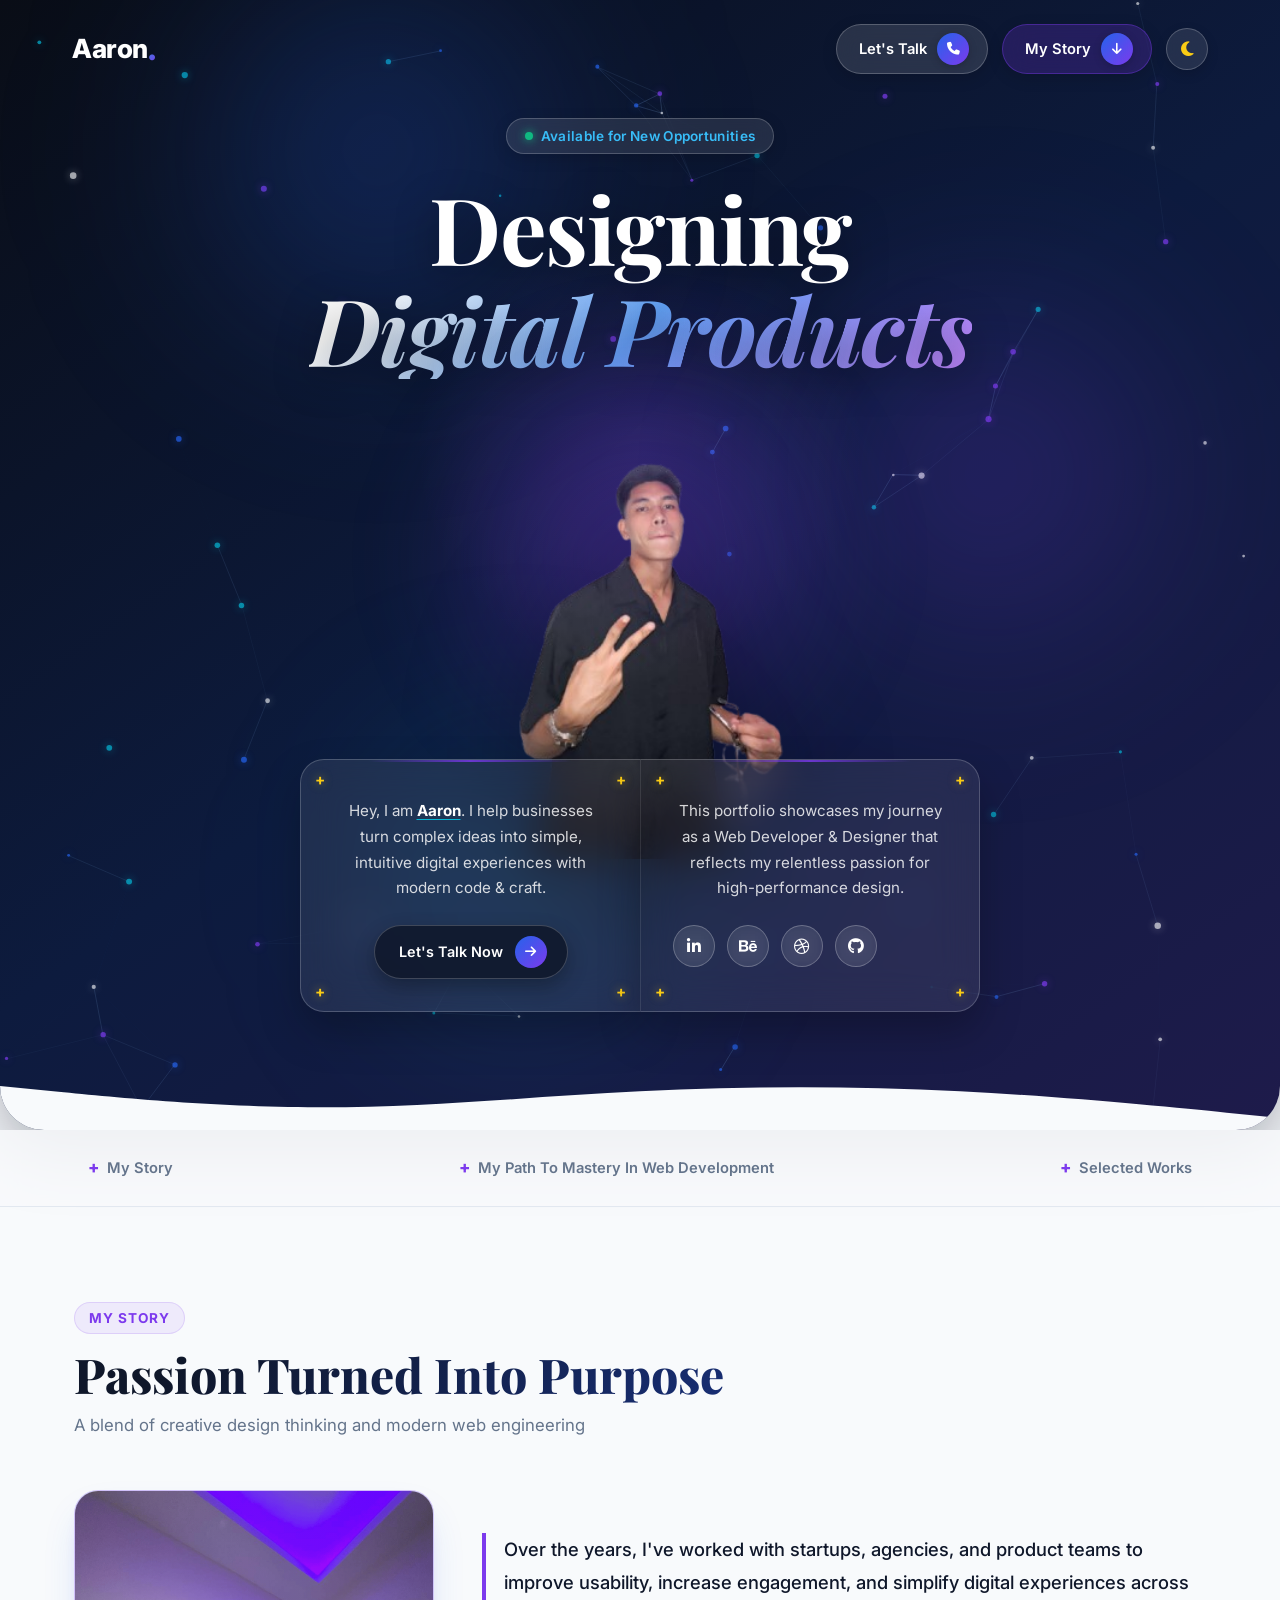
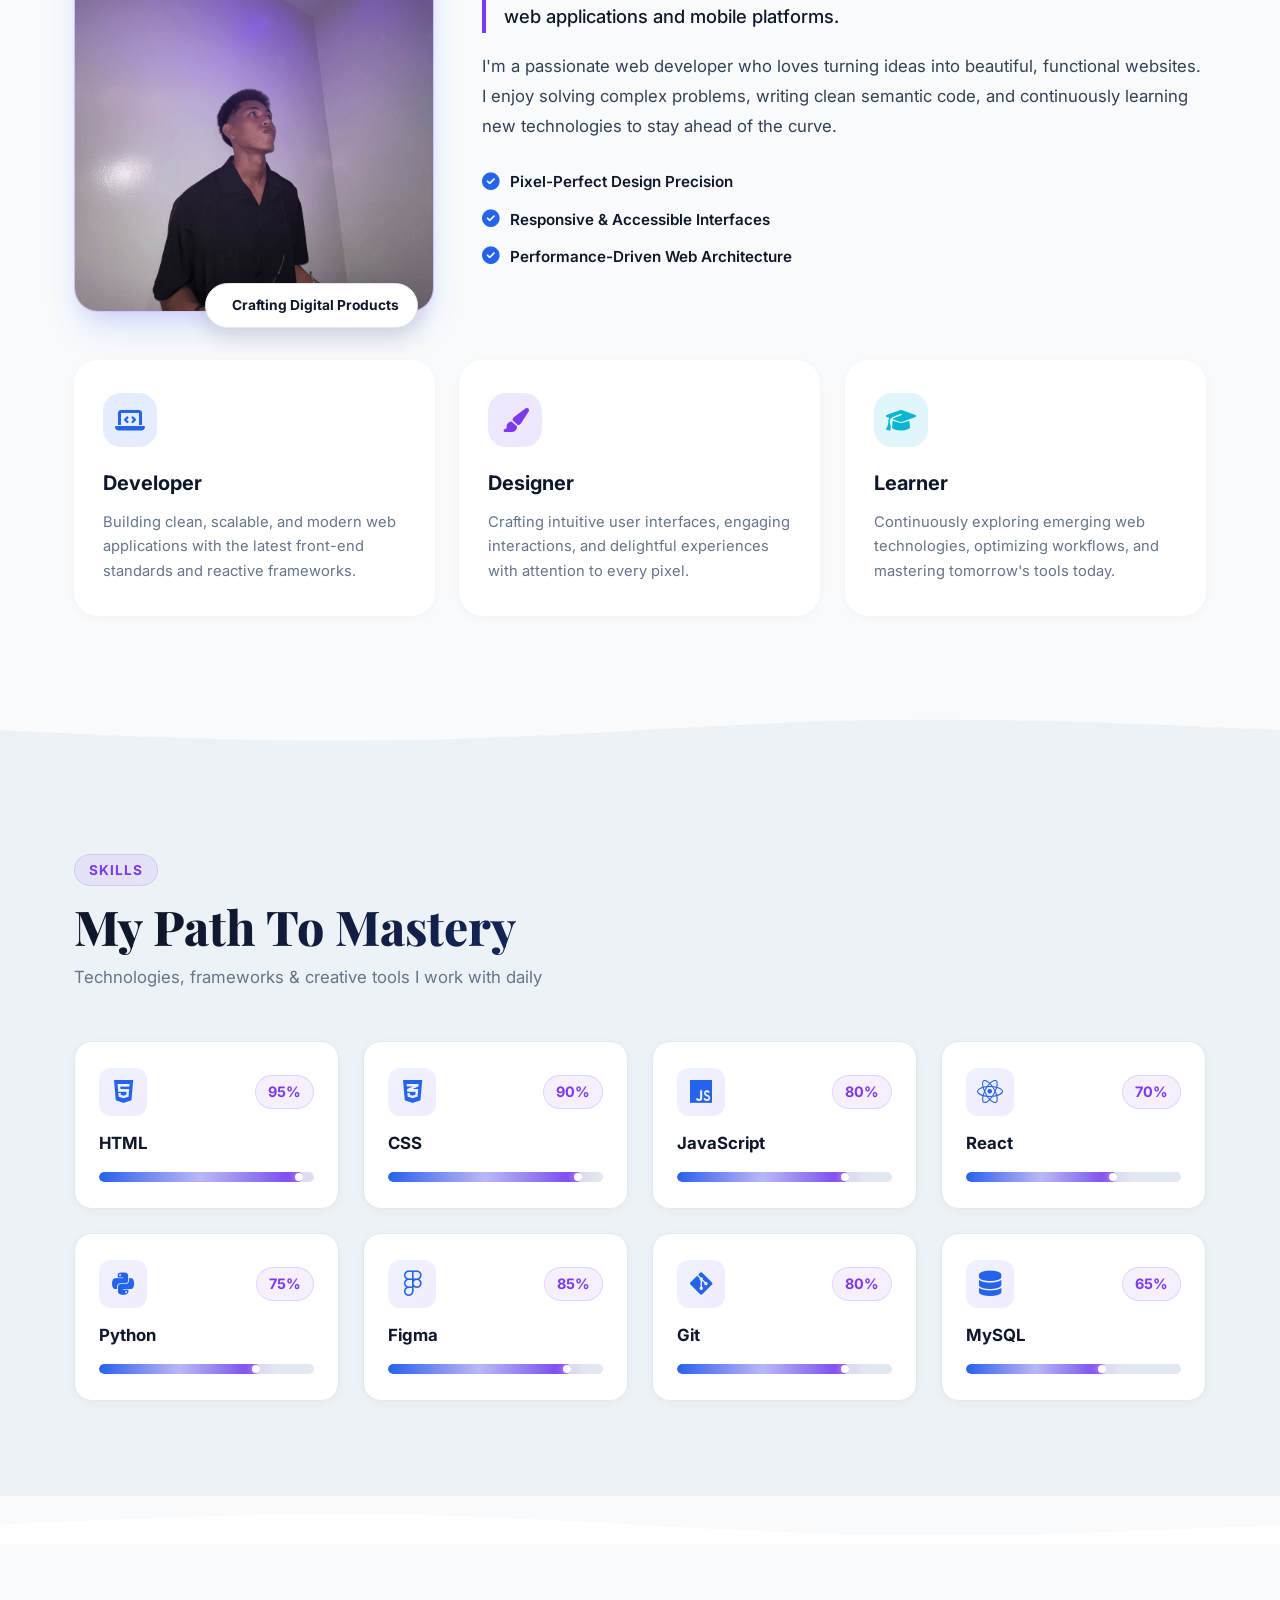
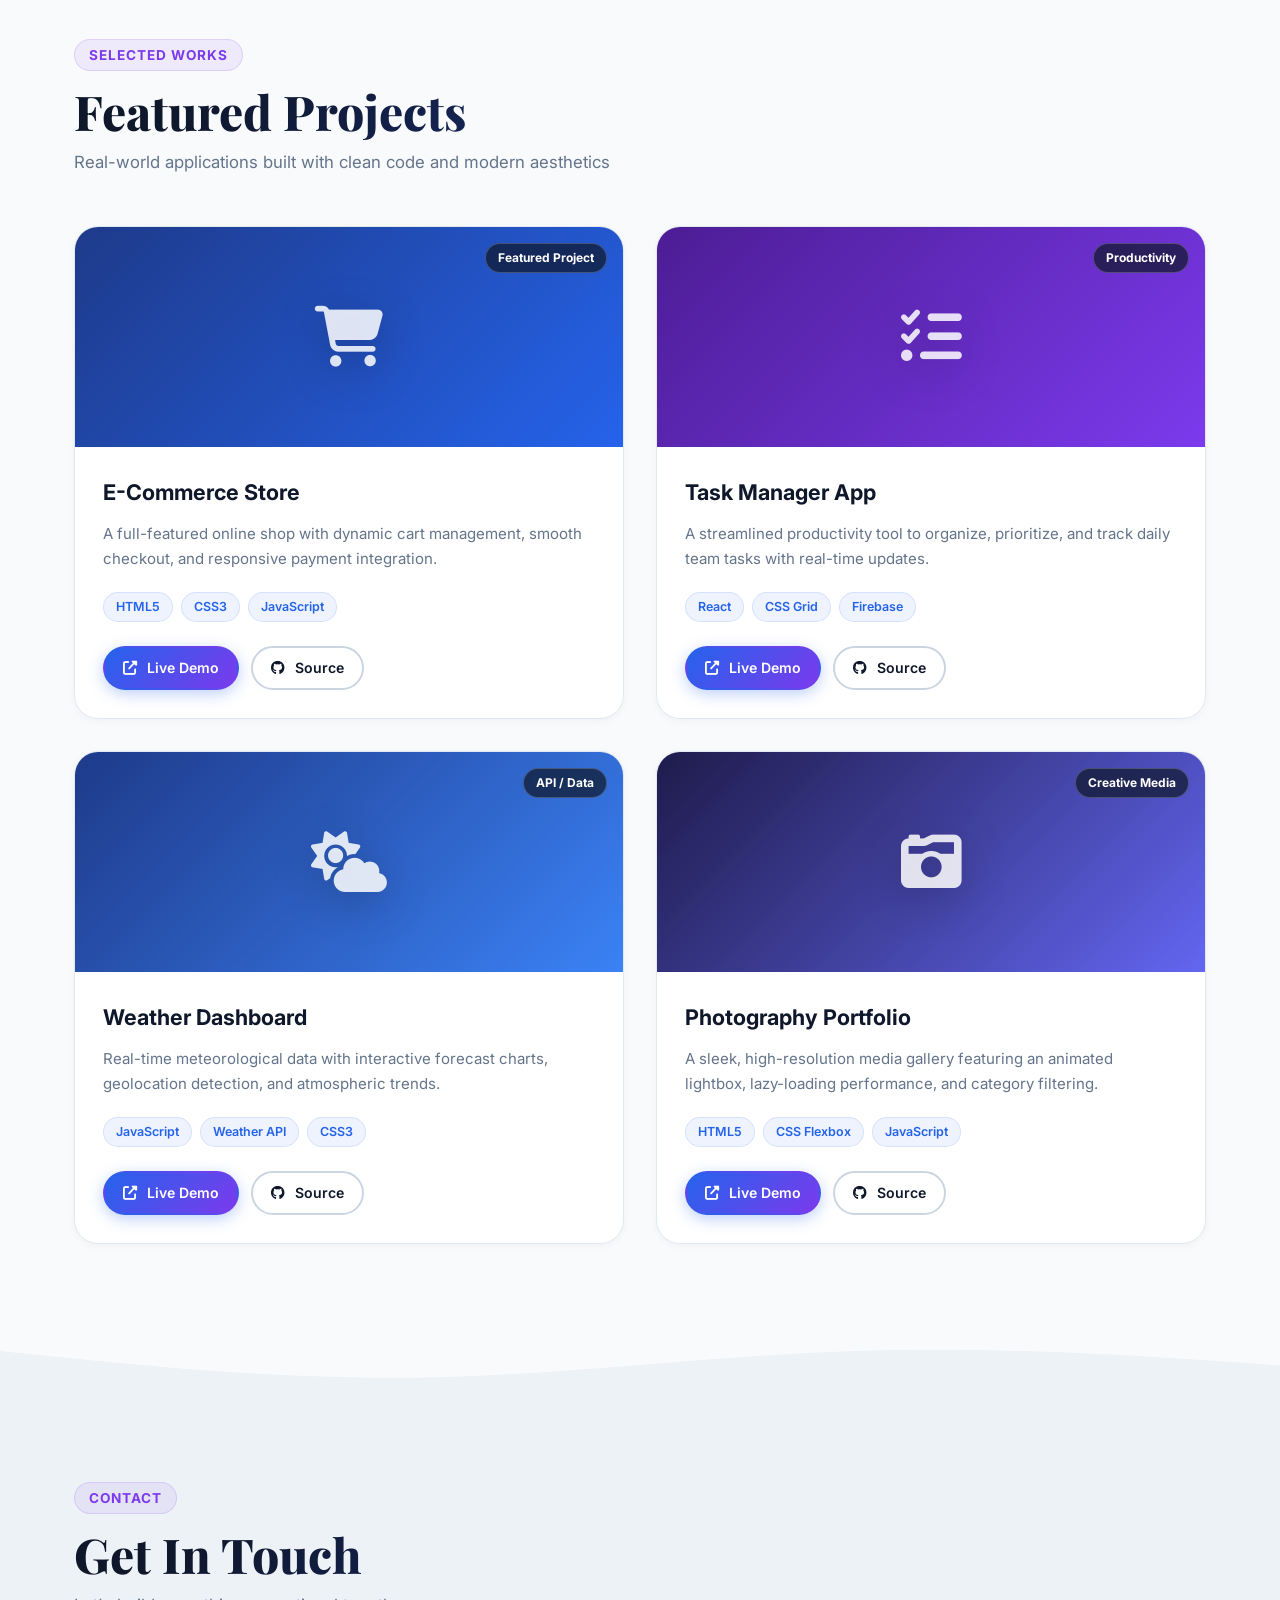
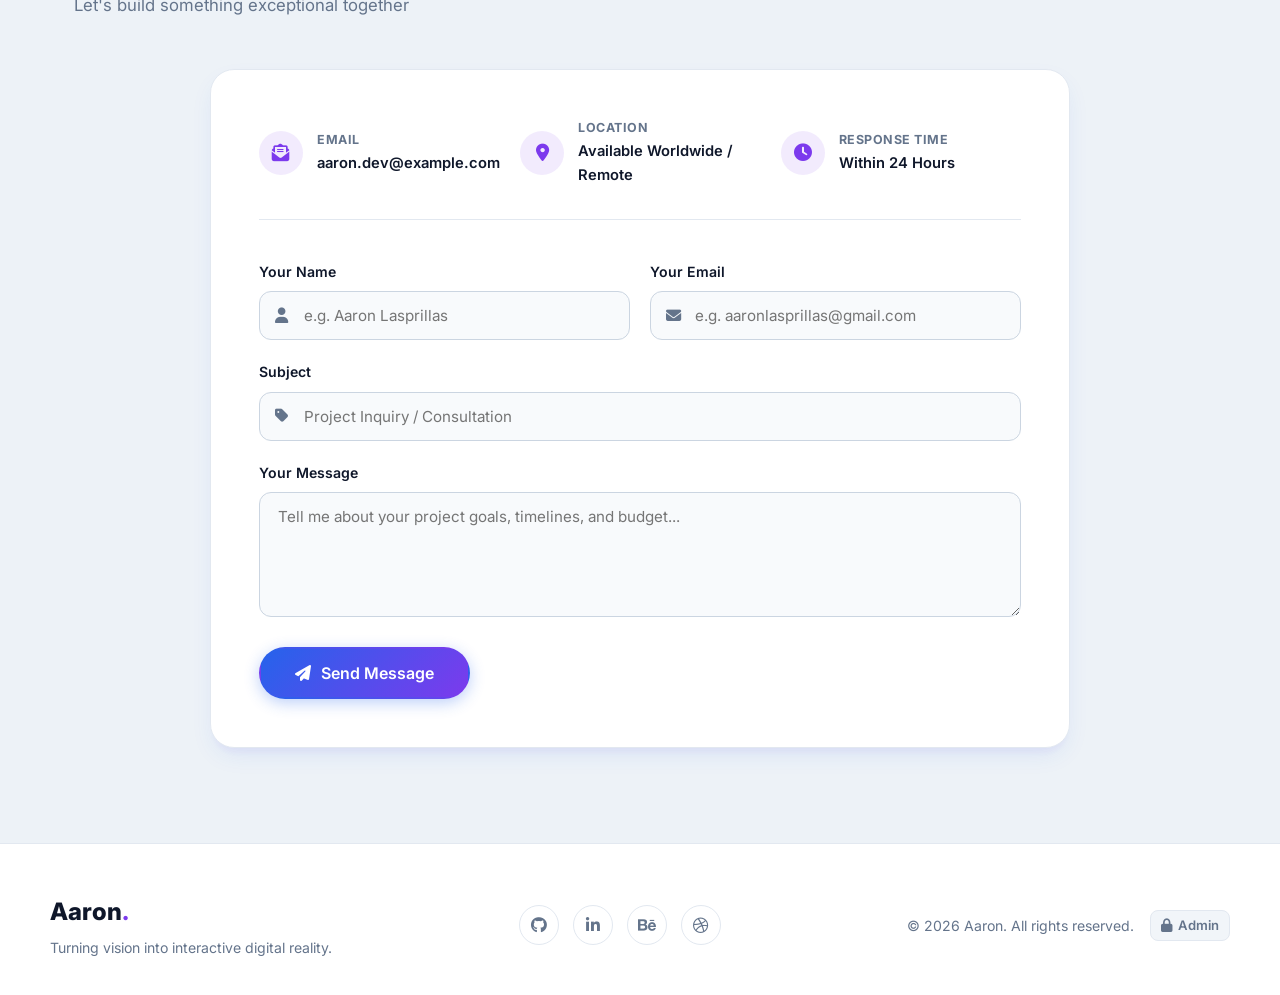
==== commit f46c37a9: "gg" ====
--- a/index.html
+++ b/index.html
@@ -307,14 +307,14 @@
               <label for="contactName">Your Name</label>
               <div class="input-wrapper">
                 <i class="fas fa-user input-icon"></i>
-                <input type="text" id="contactName" />
+                <input type="text" id="contactName" placeholder="e.g. Aaron Lasprillas" required/>
               </div>
             </div>
             <div class="form-group">
               <label for="contactEmail">Your Email</label>
               <div class="input-wrapper">
                 <i class="fas fa-envelope input-icon"></i>
-                <input type="email" id="contactEmail" />
+                <input type="email" id="contactEmail" placeholder="e.g. aaronlasprillas@gmail.com" required />
               </div>
             </div>
           </div>
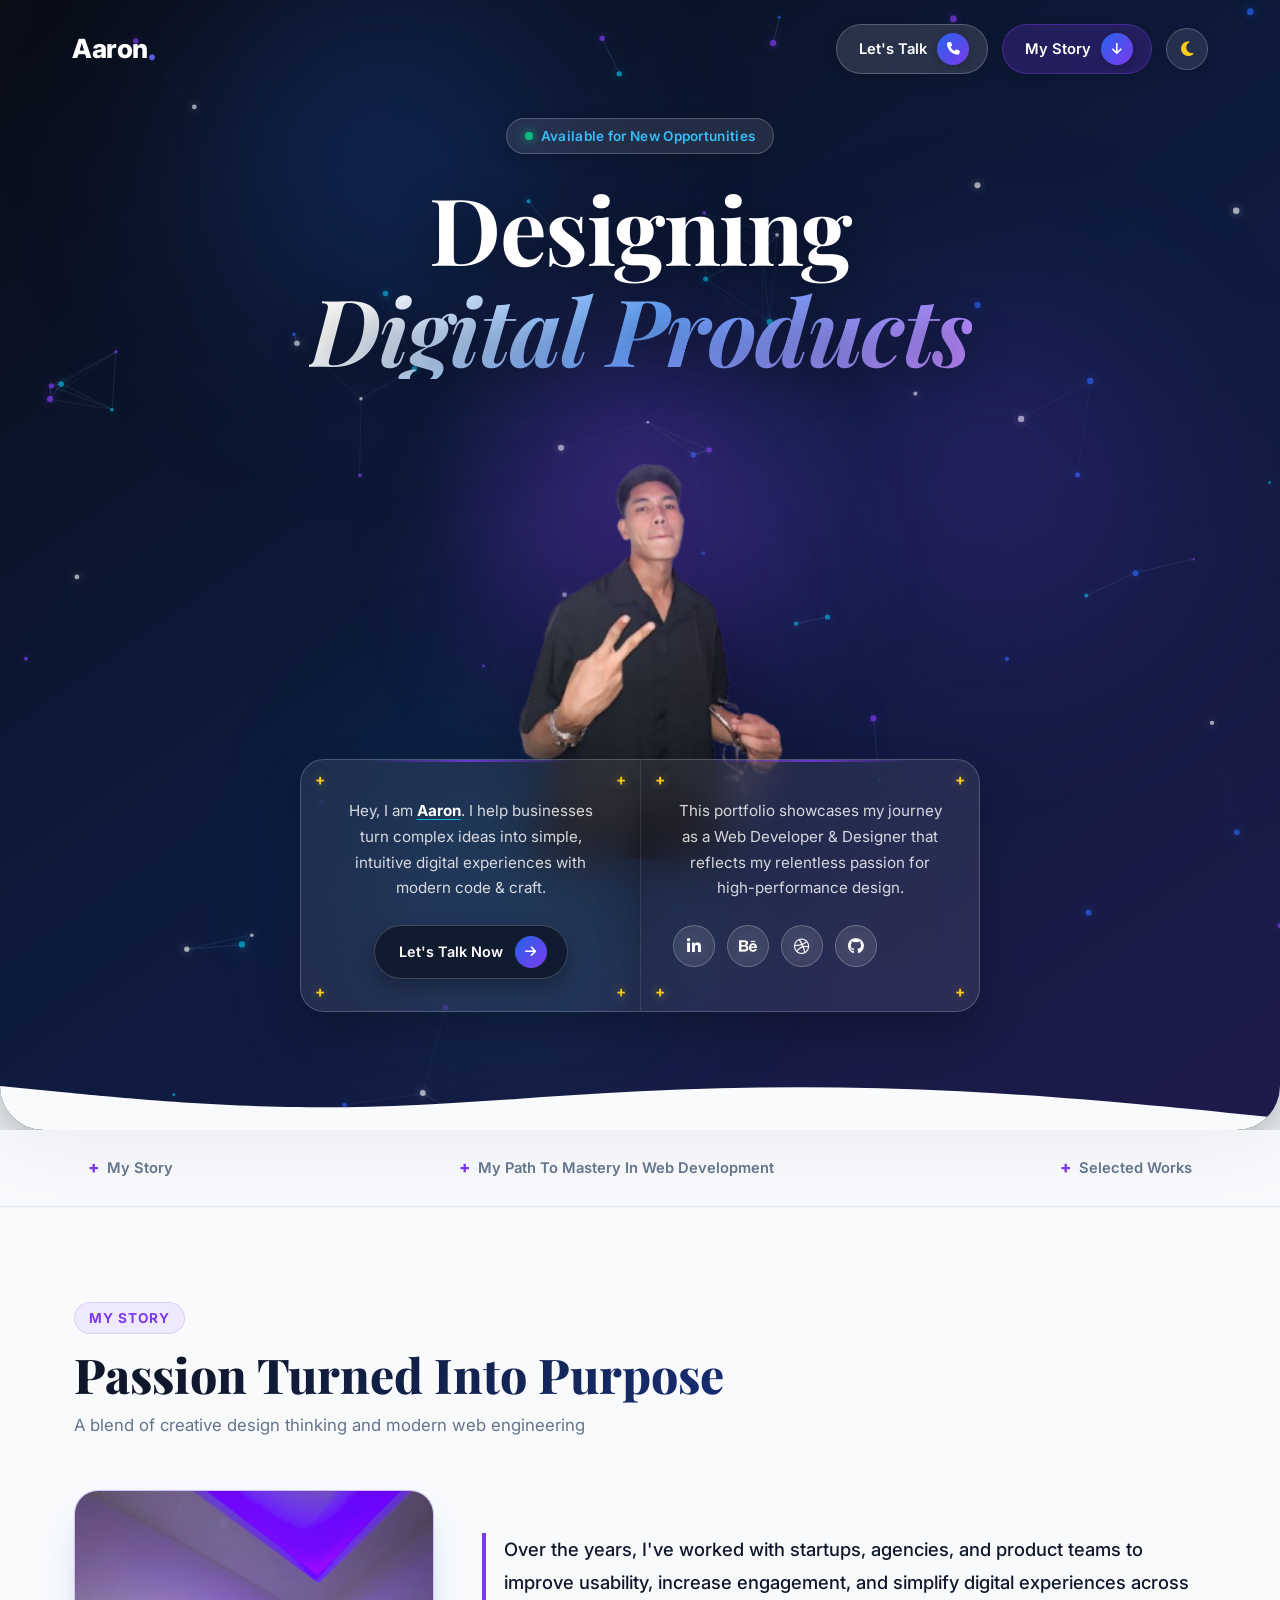
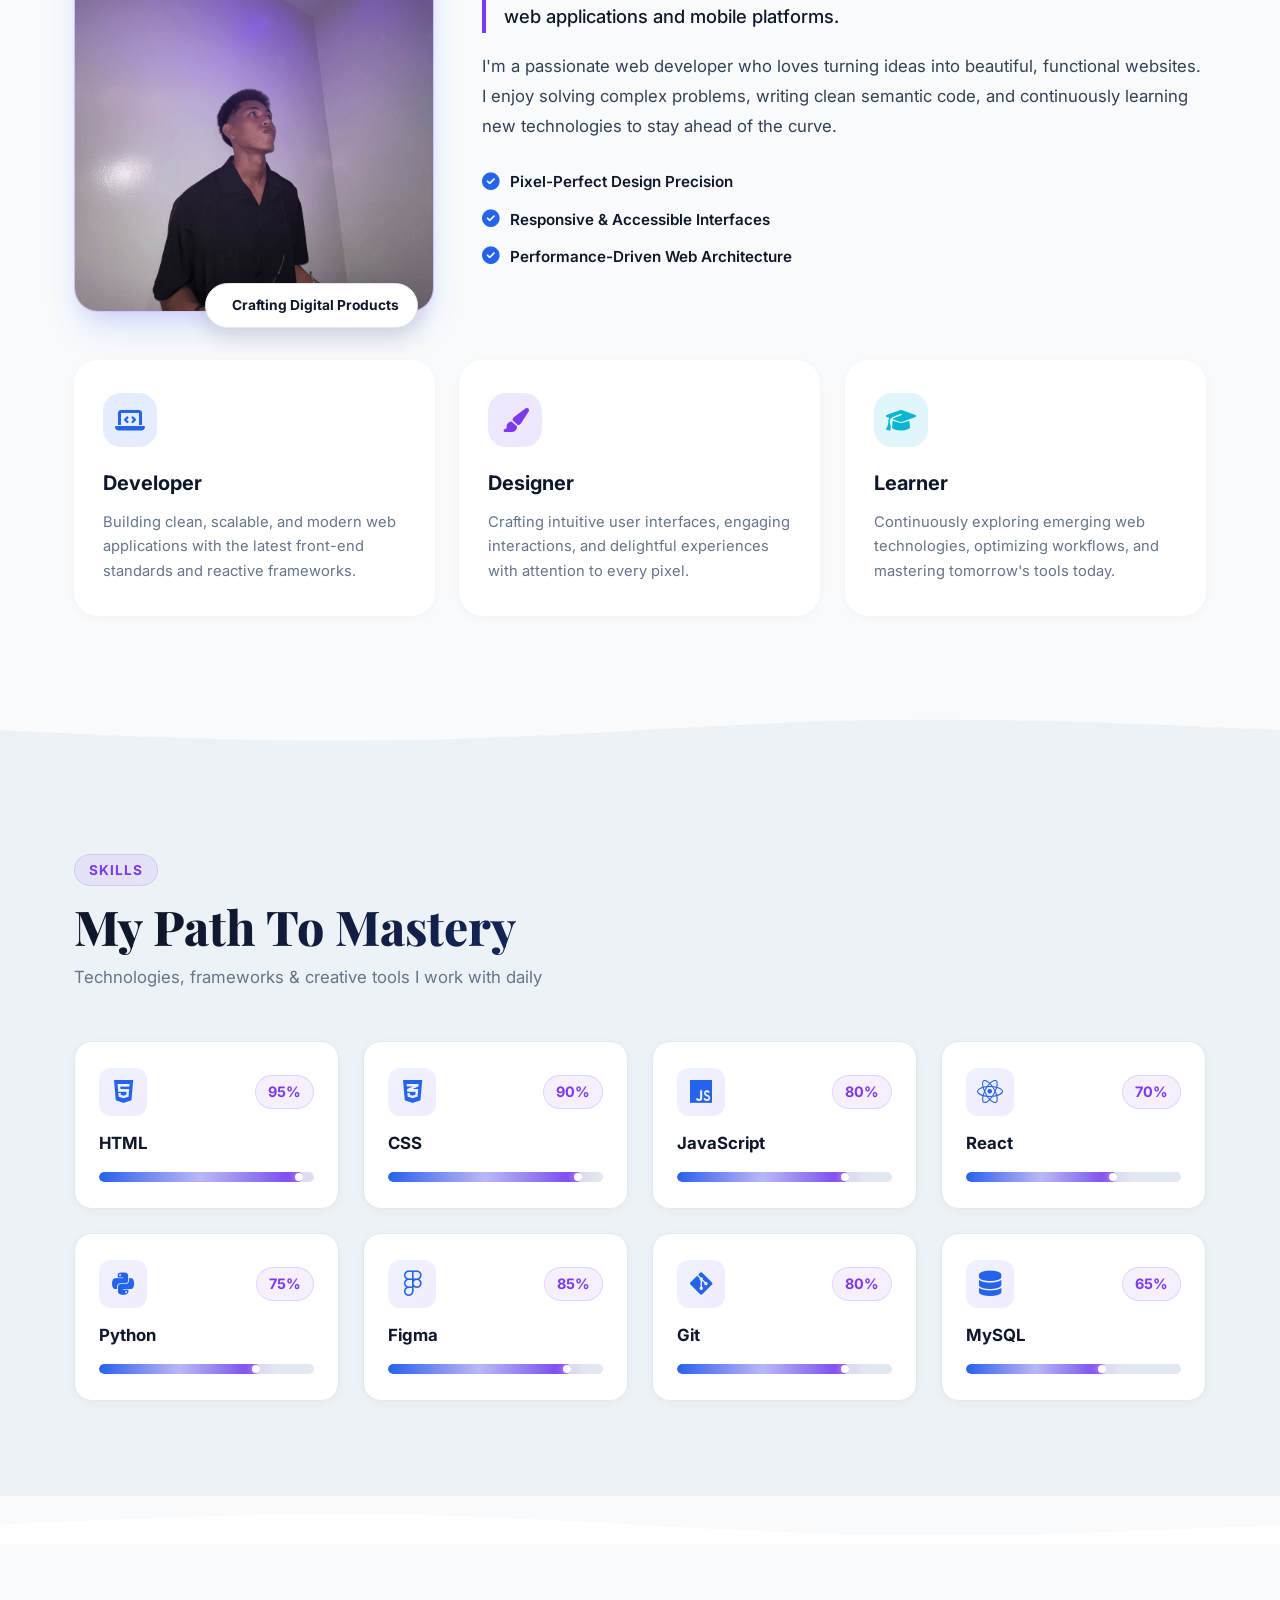
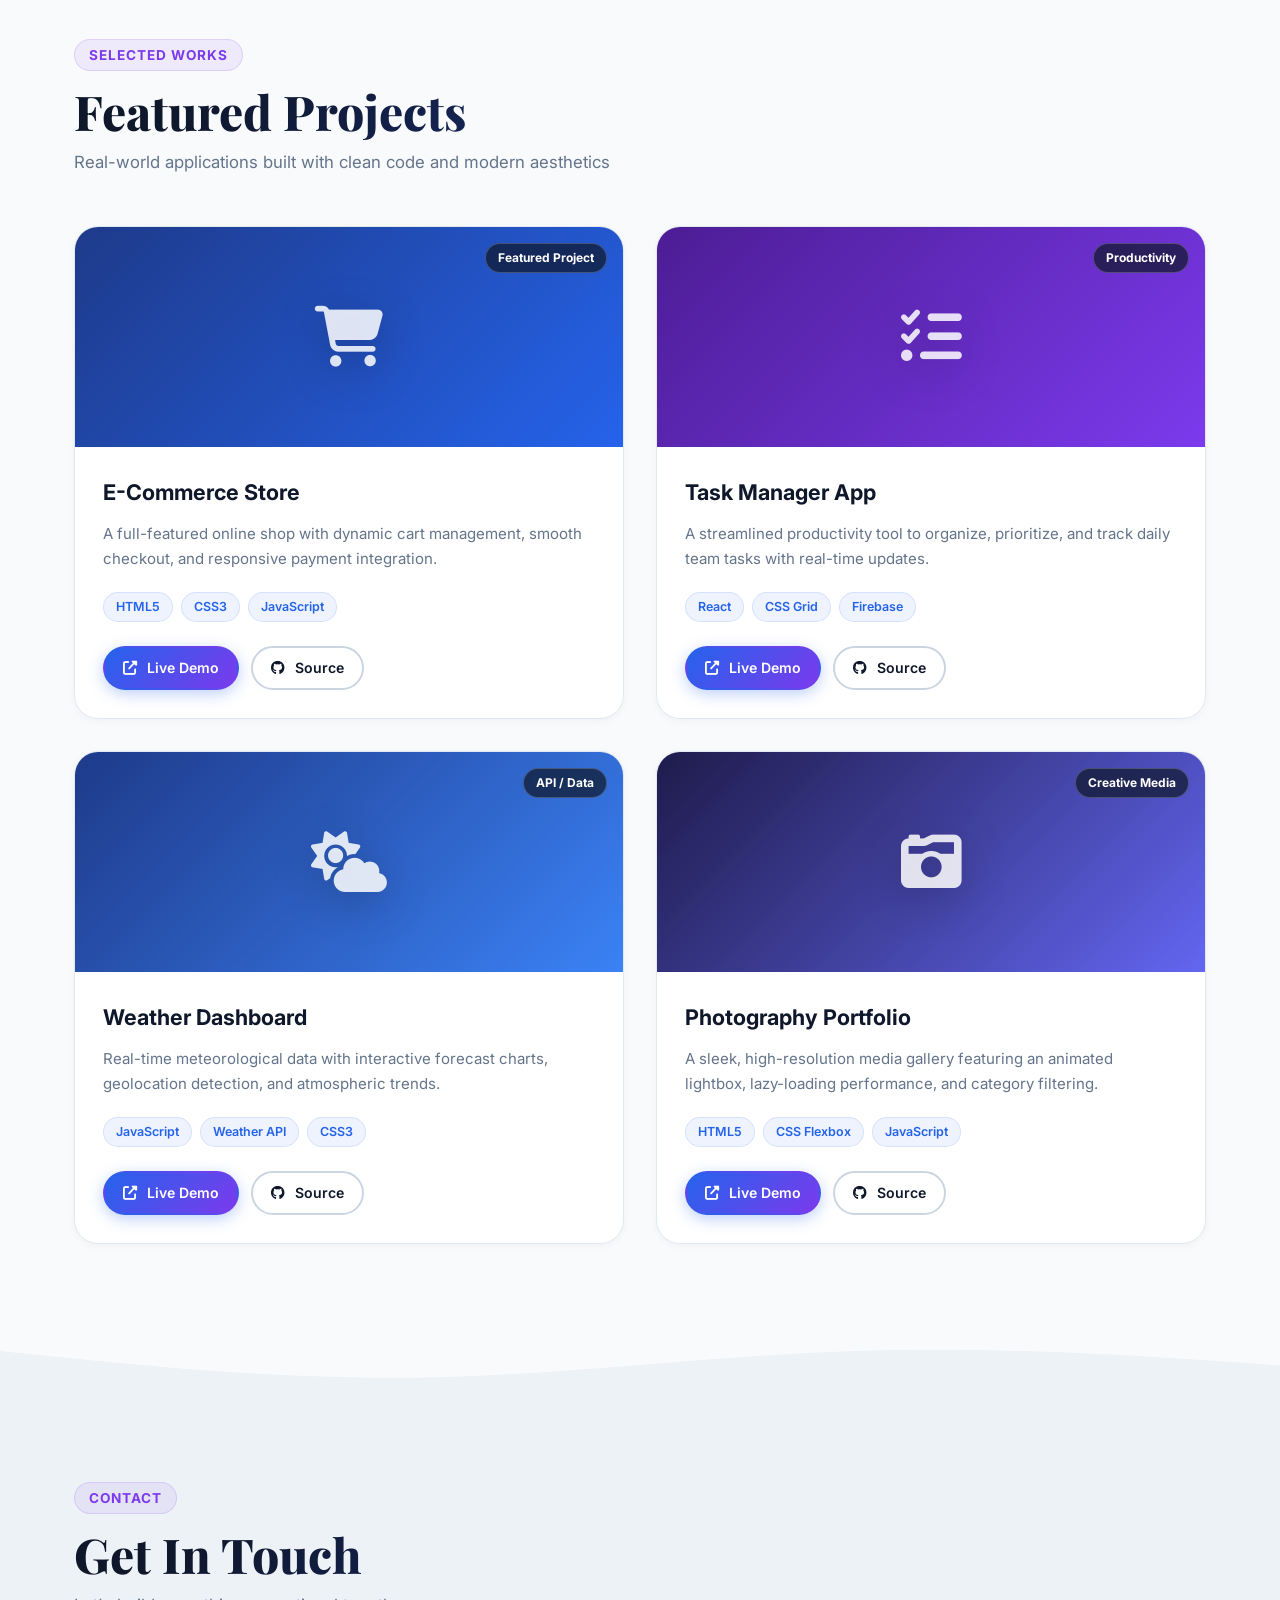
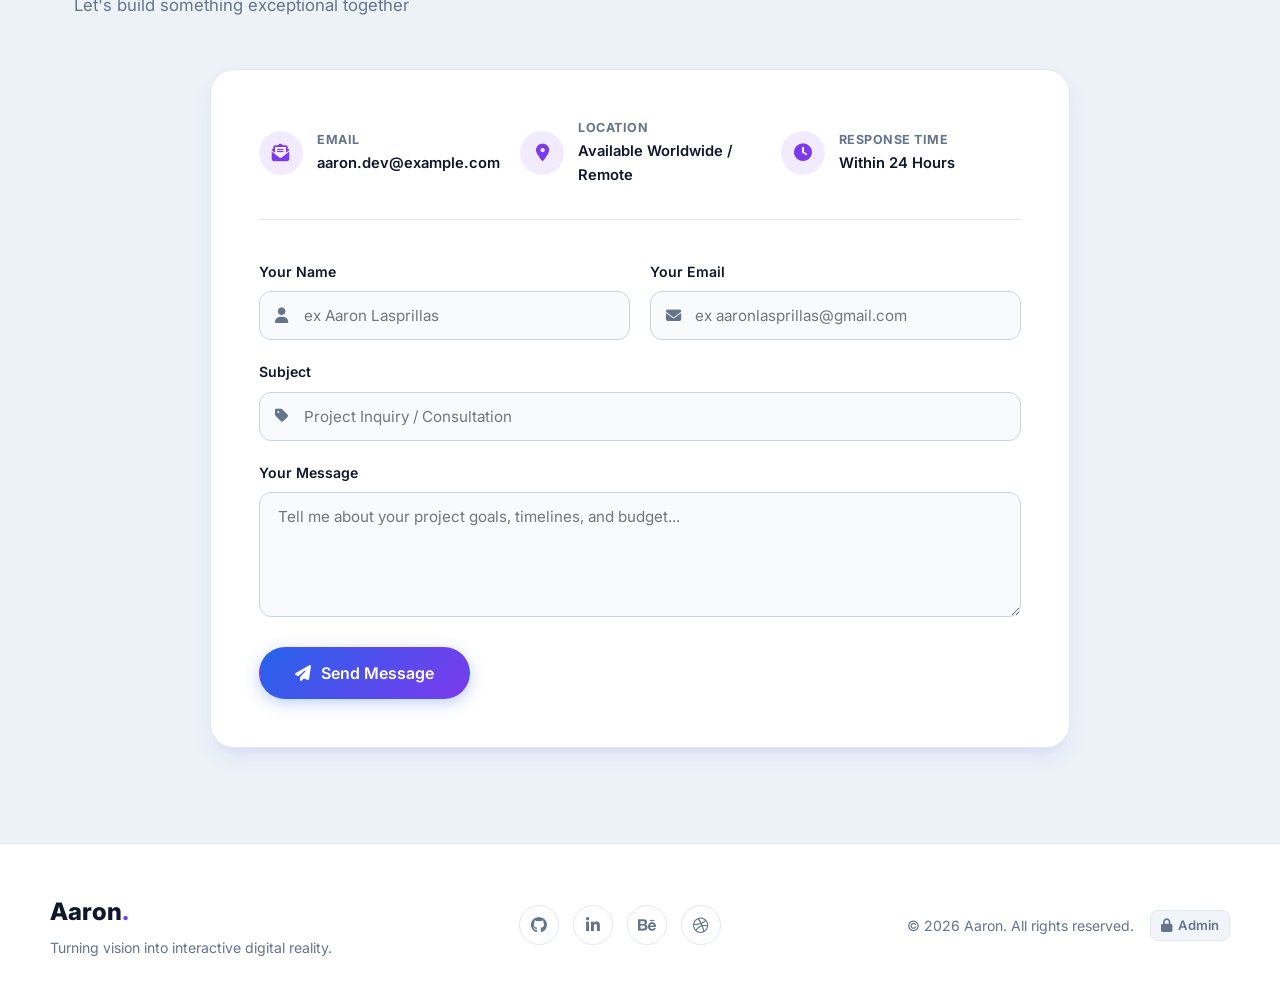
==== commit f9aee132: "Update input placeholders for name and email fields" ====
--- a/index.html
+++ b/index.html
@@ -307,14 +307,14 @@
               <label for="contactName">Your Name</label>
               <div class="input-wrapper">
                 <i class="fas fa-user input-icon"></i>
-                <input type="text" id="contactName" placeholder="e.g. Aaron Lasprillas" required/>
+                <input type="text" id="contactName" placeholder="ex Aaron Lasprillas" required/>
               </div>
             </div>
             <div class="form-group">
               <label for="contactEmail">Your Email</label>
               <div class="input-wrapper">
                 <i class="fas fa-envelope input-icon"></i>
-                <input type="email" id="contactEmail" placeholder="e.g. aaronlasprillas@gmail.com" required />
+                <input type="email" id="contactEmail" placeholder="ex aaronlasprillas@gmail.com" required />
               </div>
             </div>
           </div>
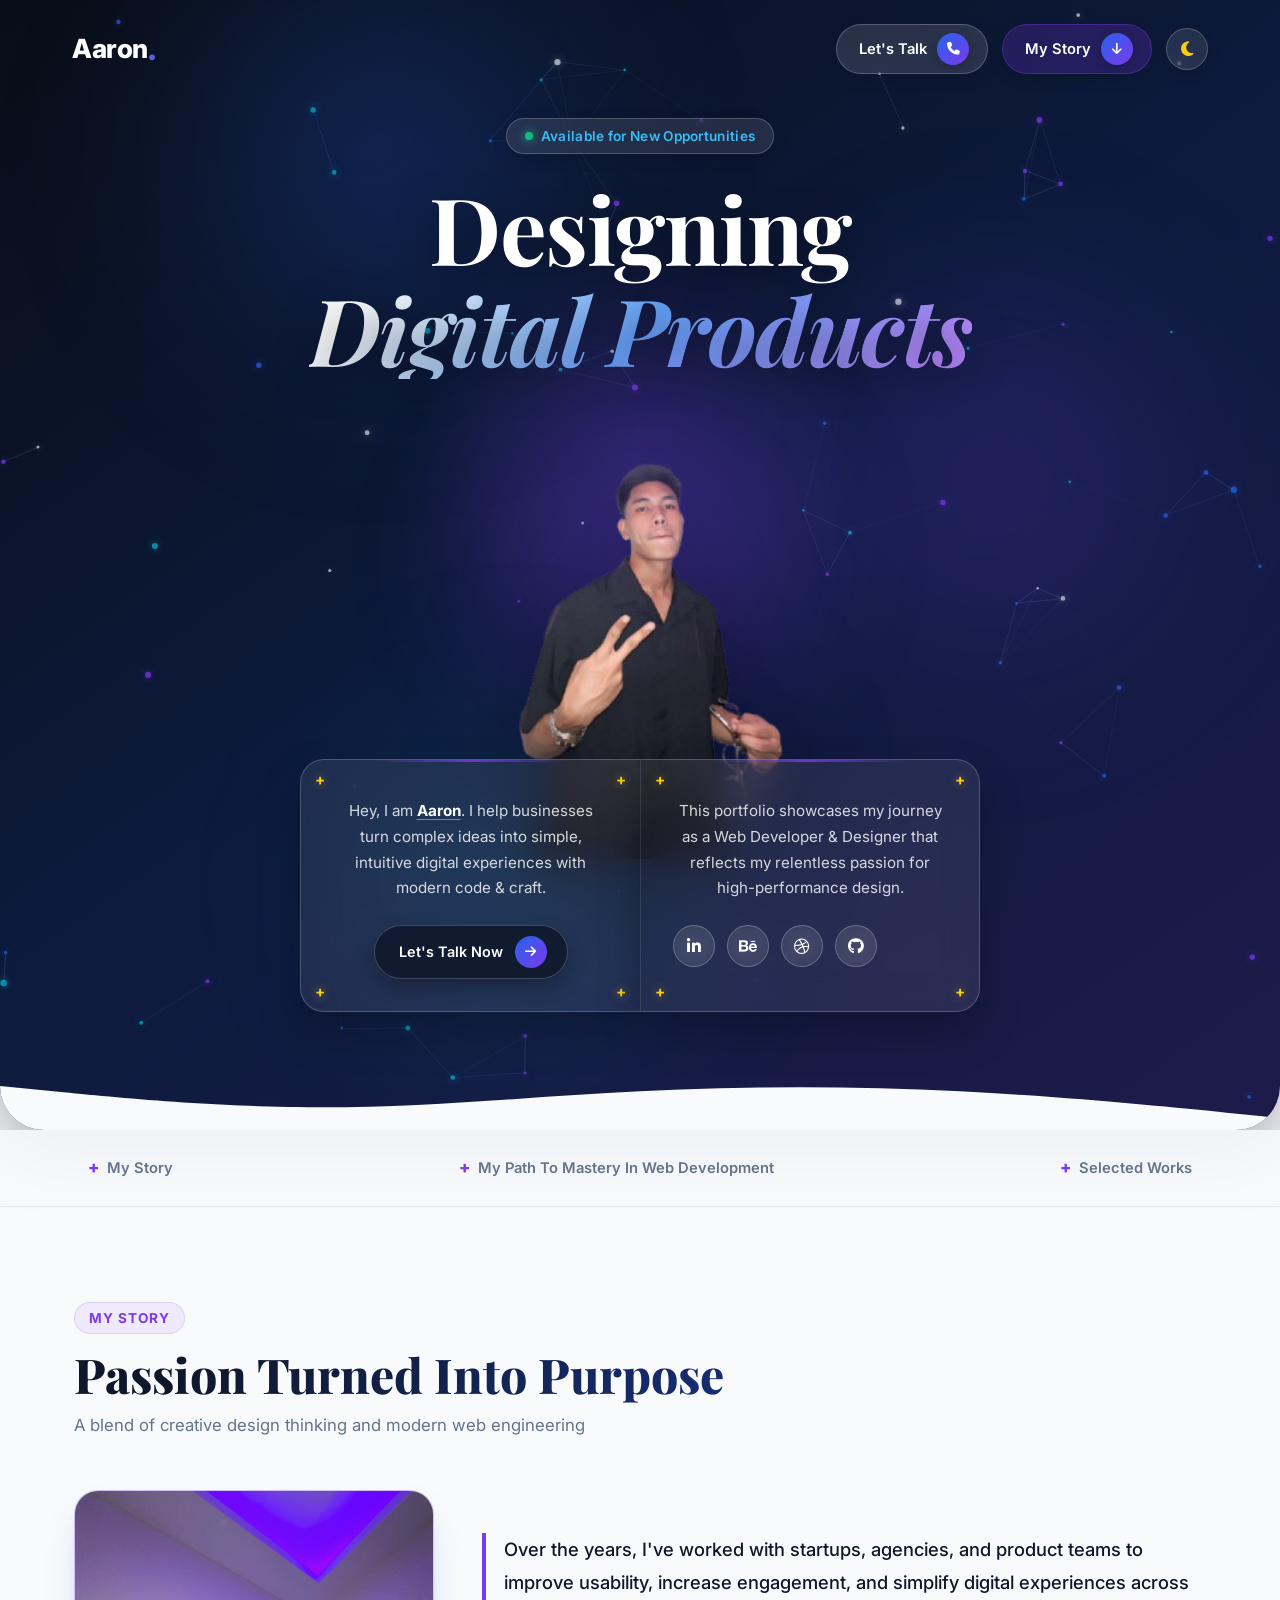
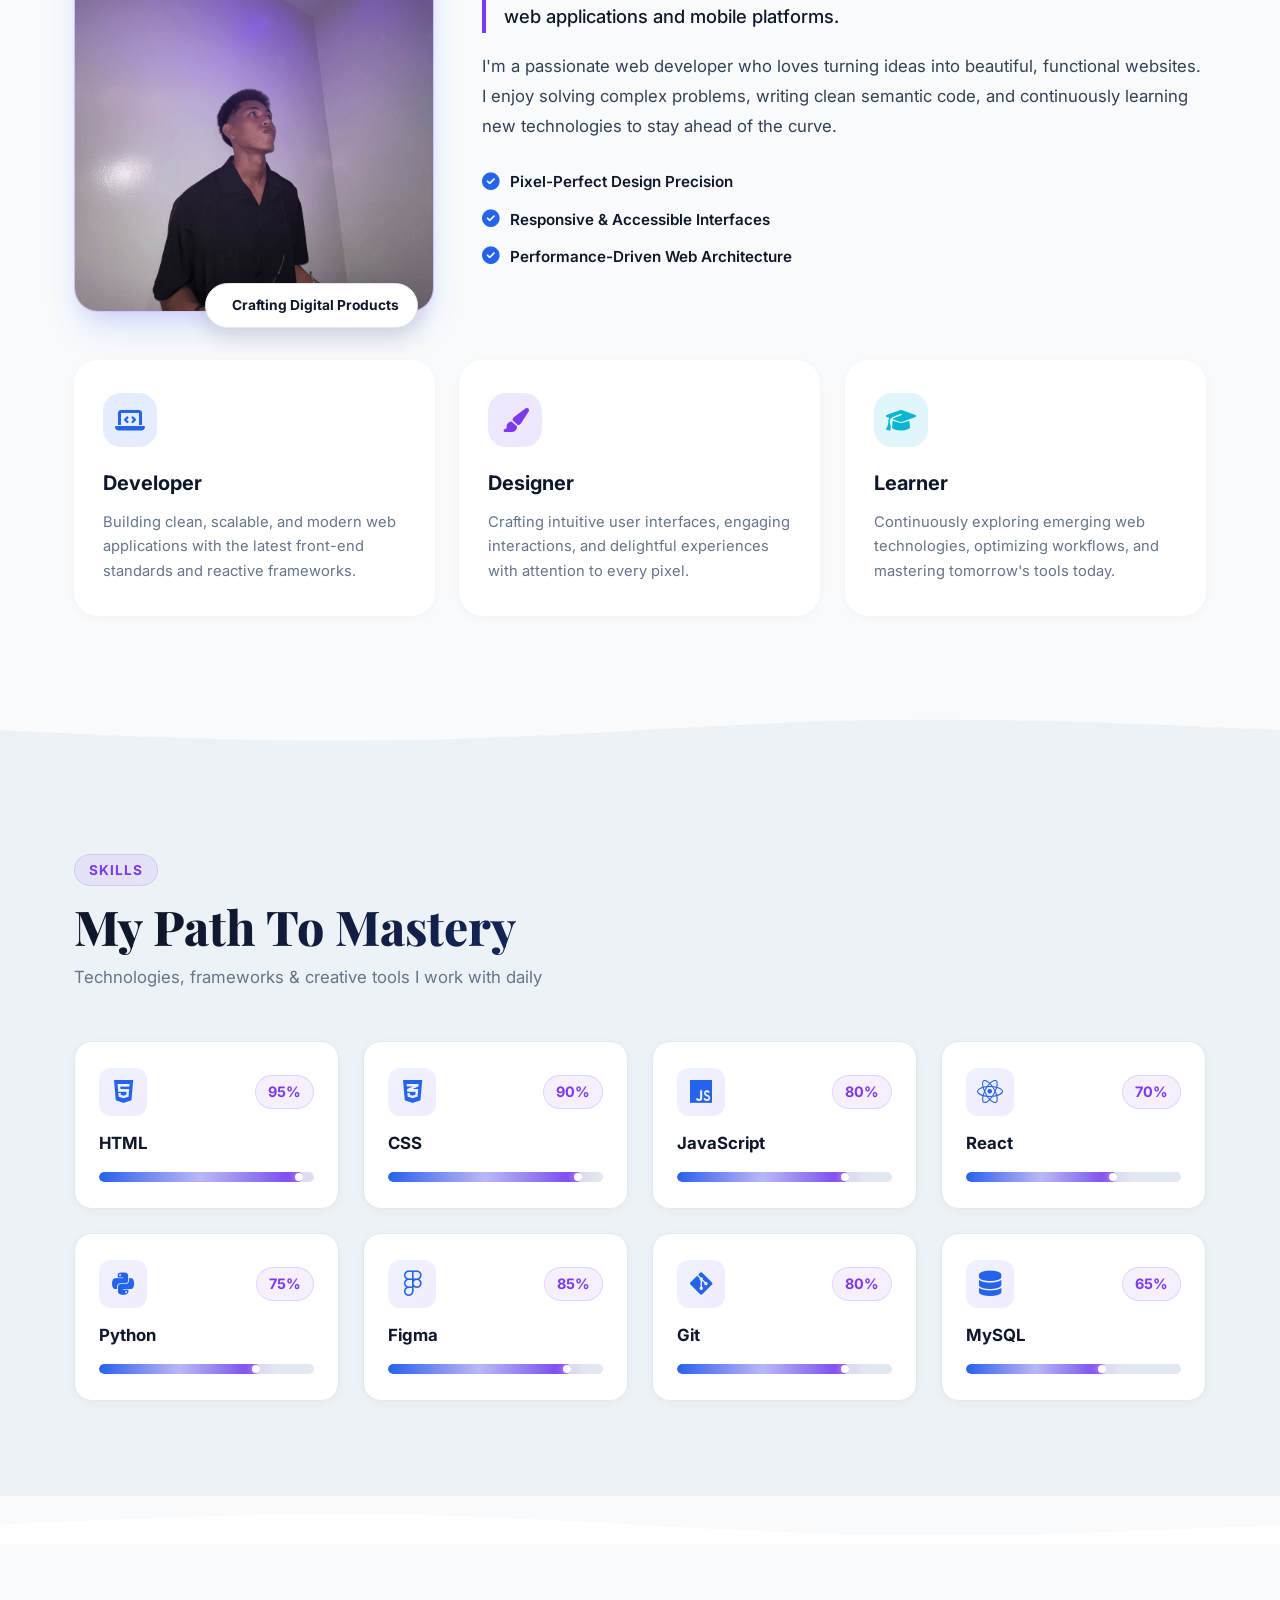
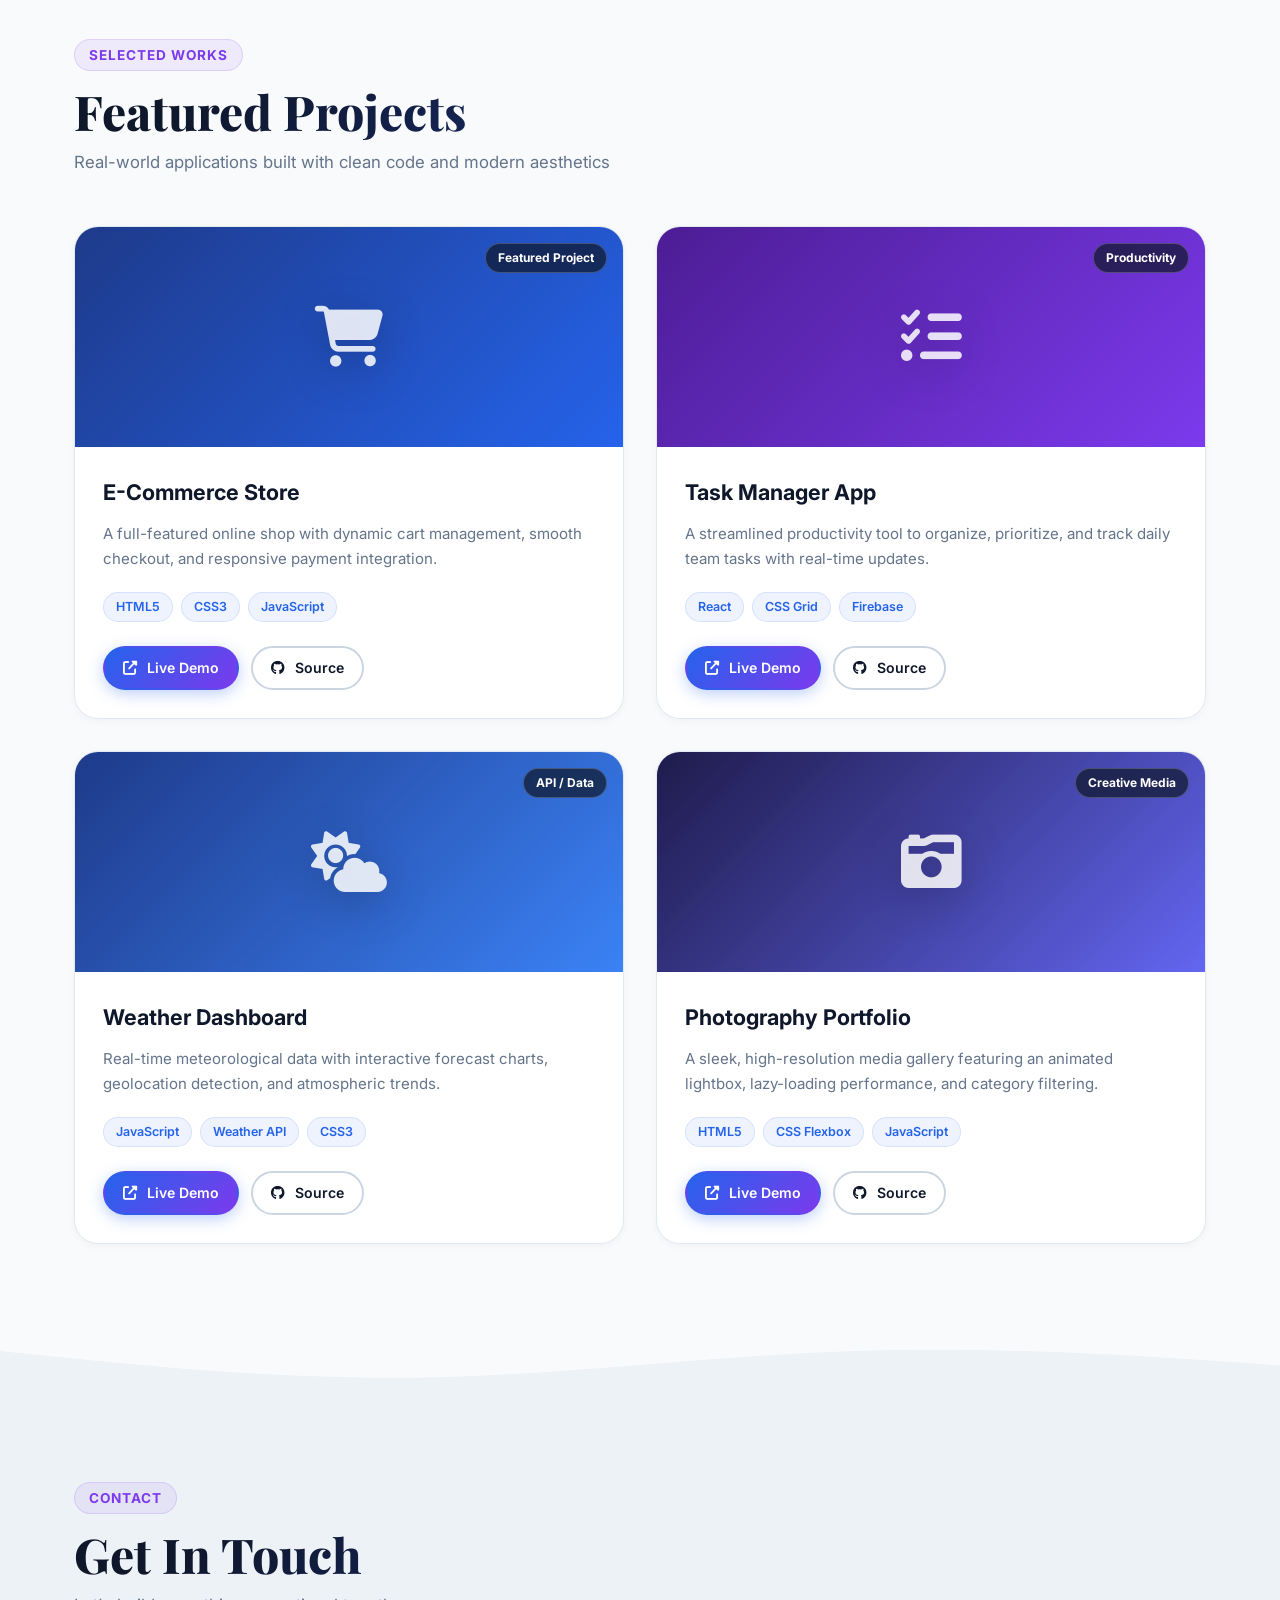
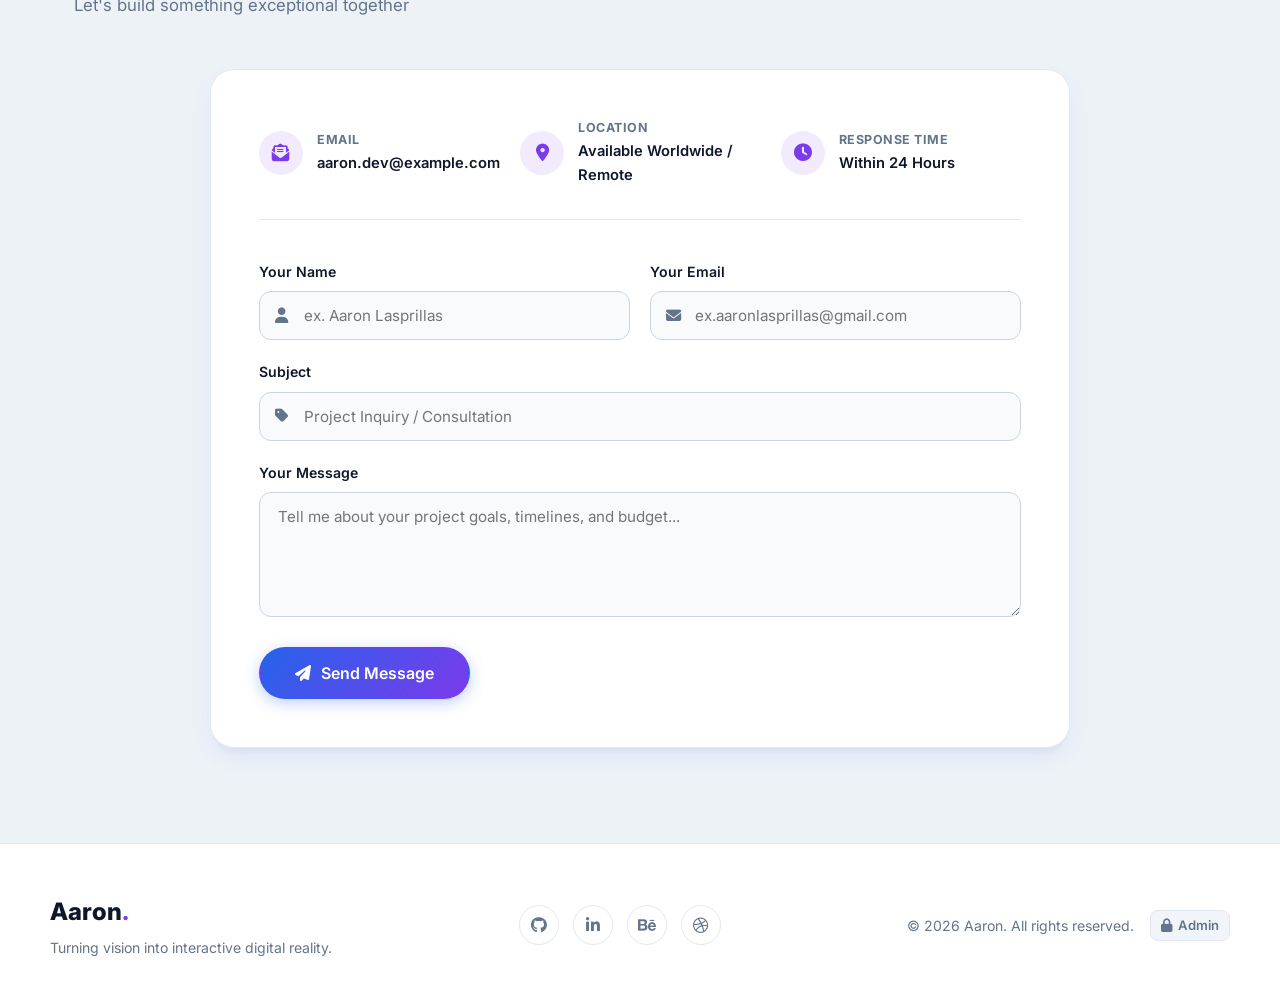
==== commit b65128f0: "Update input placeholders for name and email" ====
--- a/index.html
+++ b/index.html
@@ -307,14 +307,14 @@
               <label for="contactName">Your Name</label>
               <div class="input-wrapper">
                 <i class="fas fa-user input-icon"></i>
-                <input type="text" id="contactName" placeholder="ex Aaron Lasprillas" required/>
+                <input type="text" id="contactName" placeholder="ex. Aaron Lasprillas" required/>
               </div>
             </div>
             <div class="form-group">
               <label for="contactEmail">Your Email</label>
               <div class="input-wrapper">
                 <i class="fas fa-envelope input-icon"></i>
-                <input type="email" id="contactEmail" placeholder="ex aaronlasprillas@gmail.com" required />
+                <input type="email" id="contactEmail" placeholder="ex.aaronlasprillas@gmail.com" required />
               </div>
             </div>
           </div>
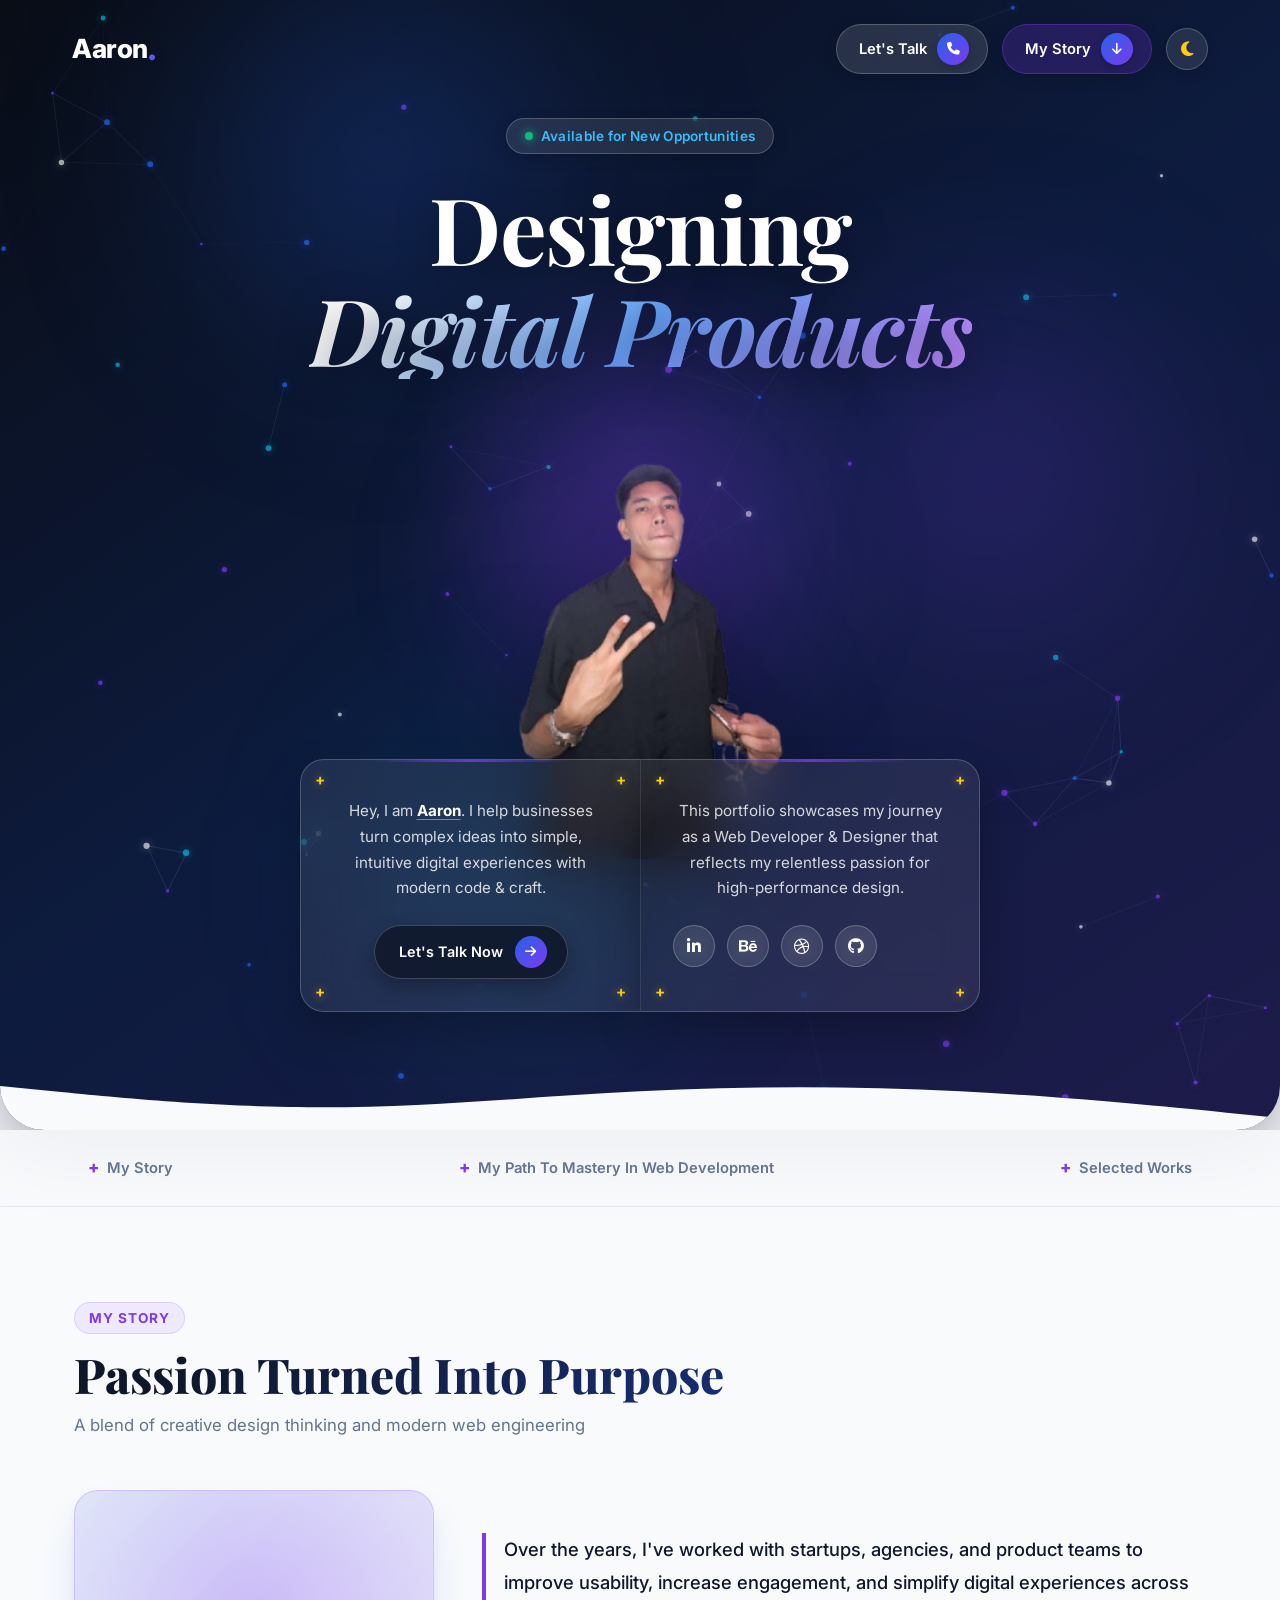
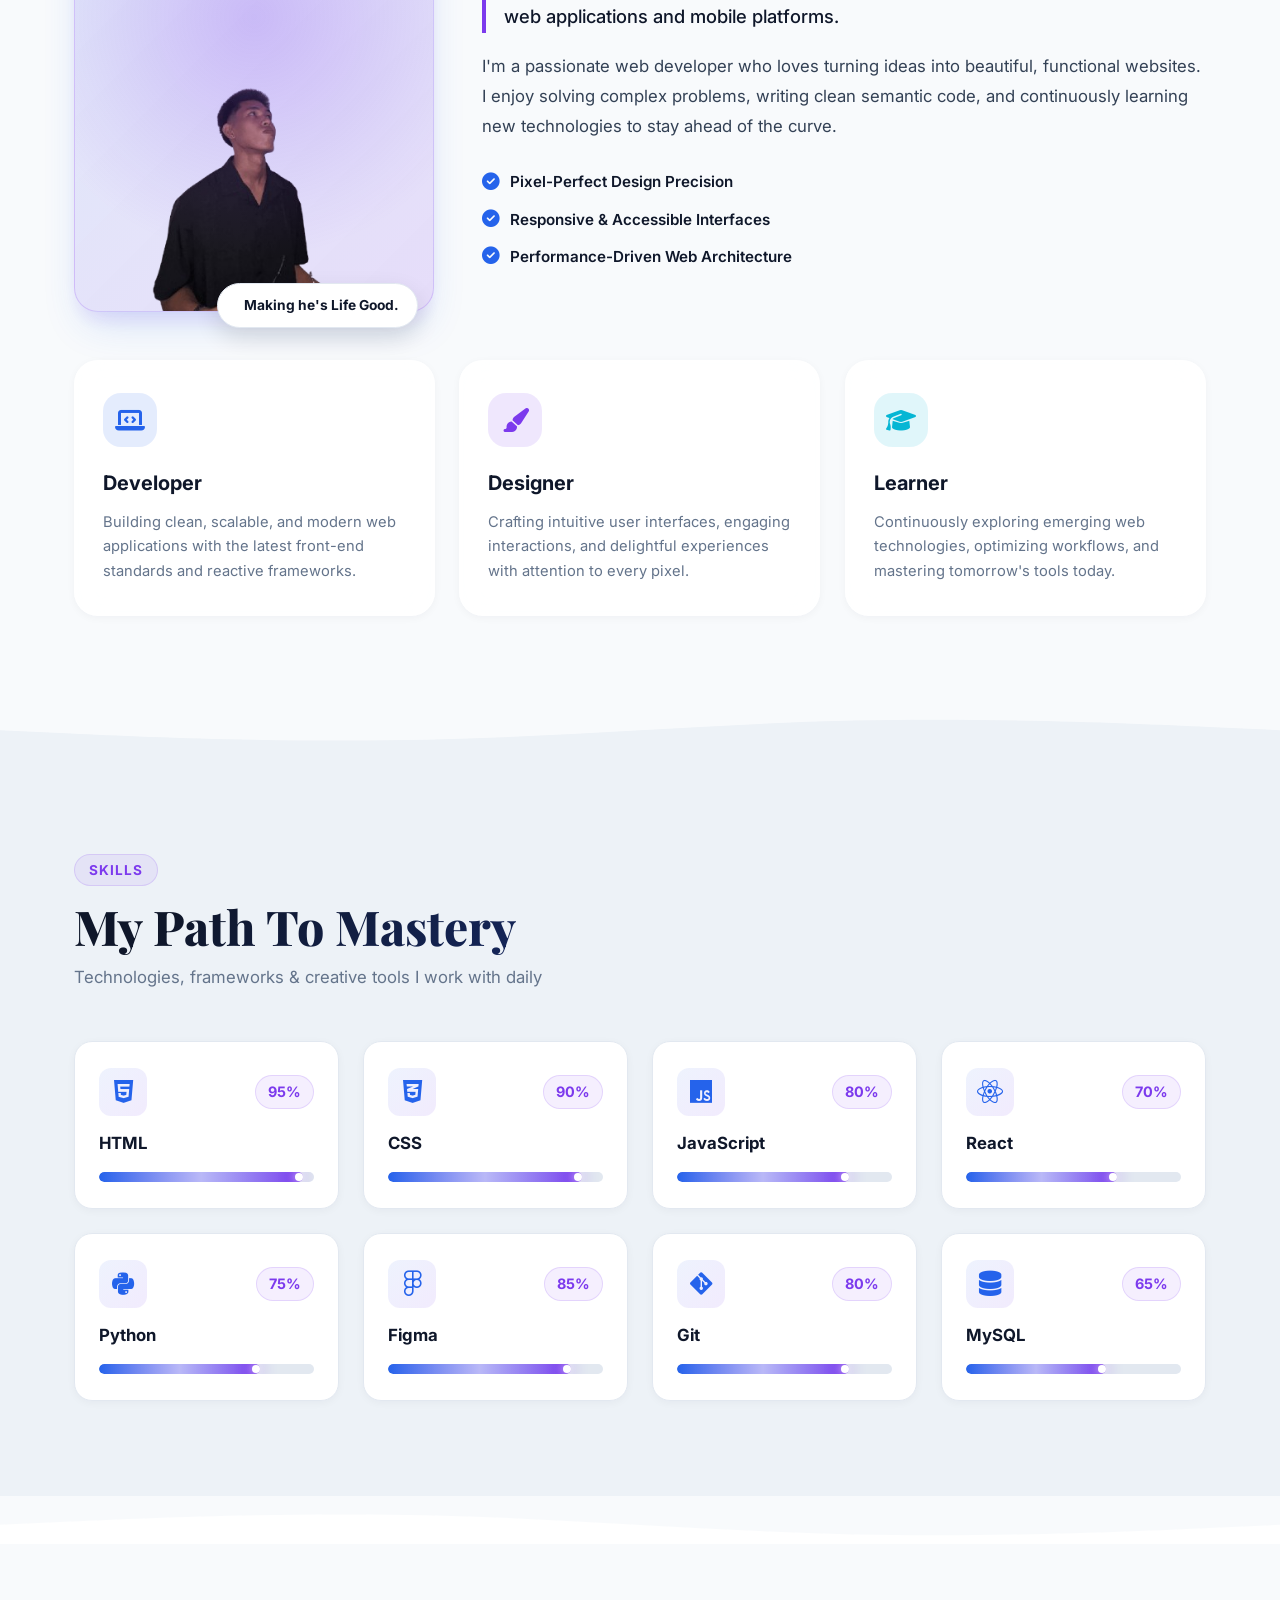
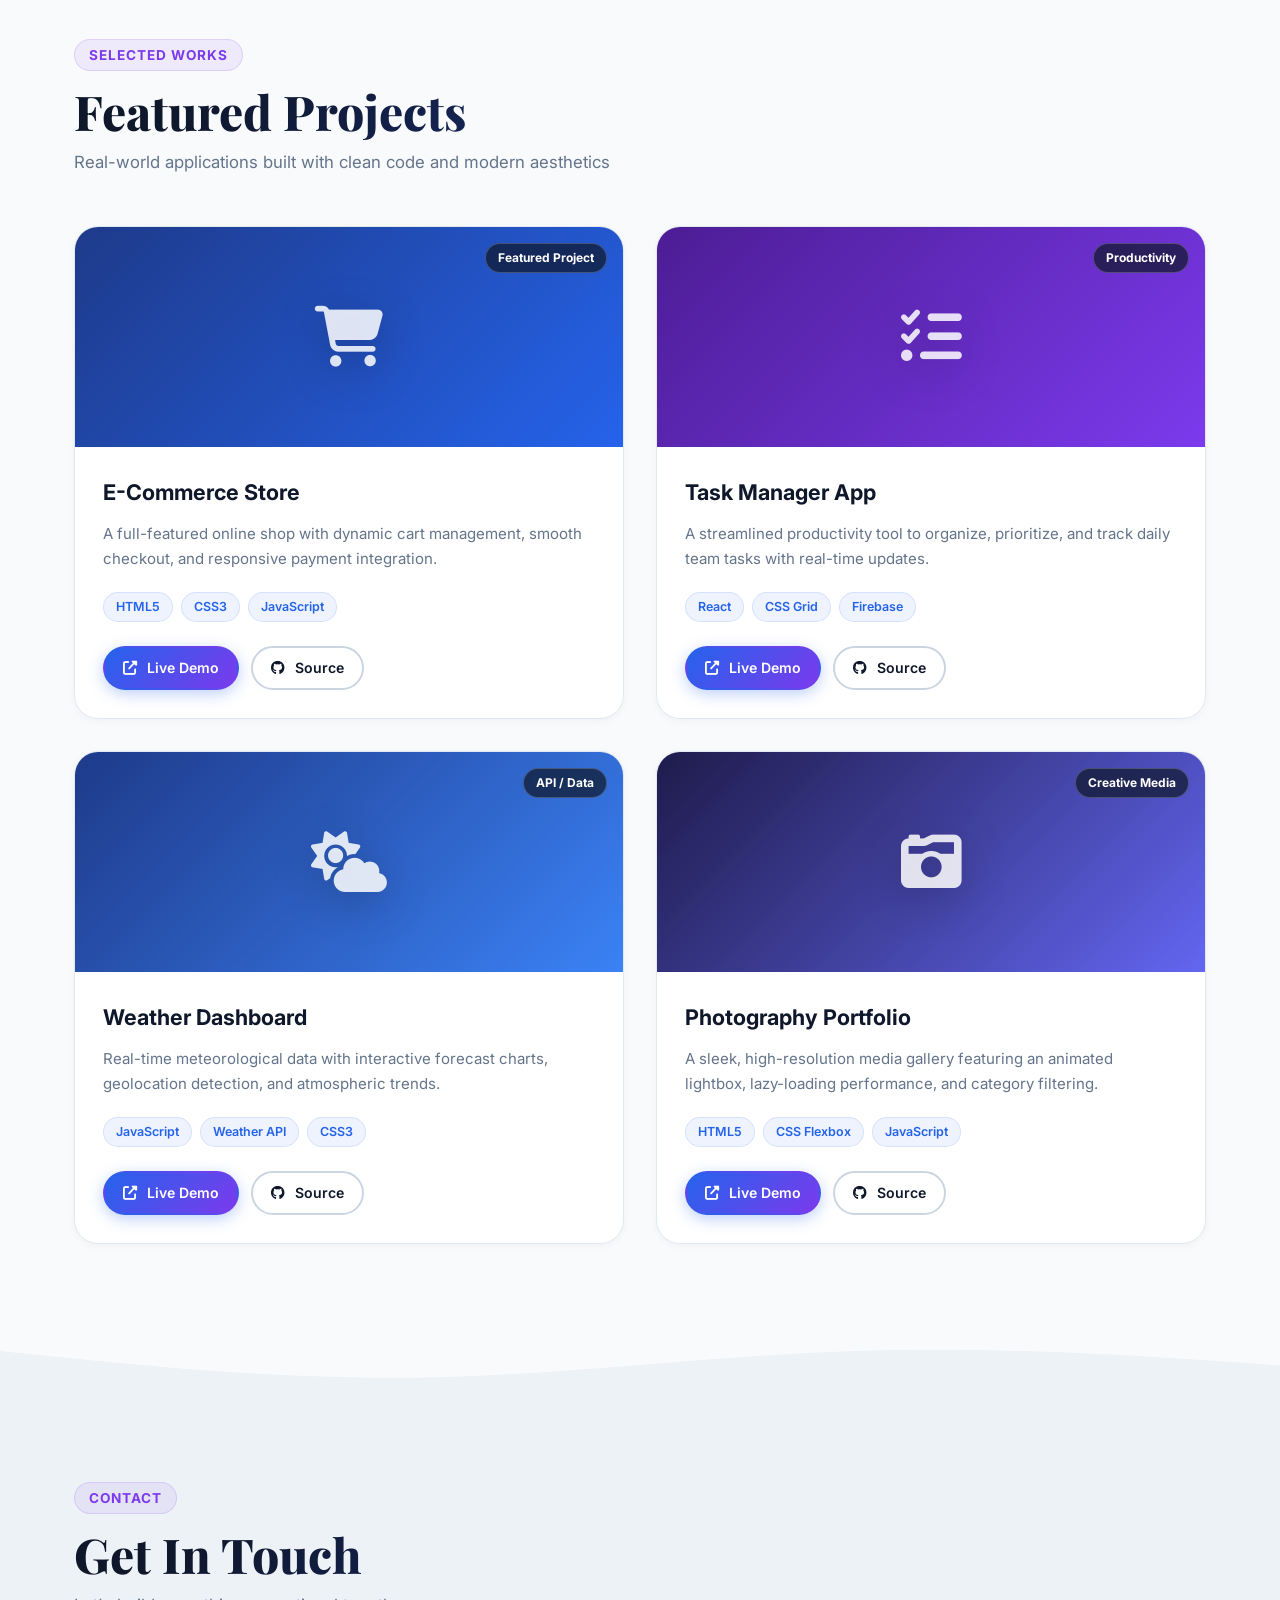
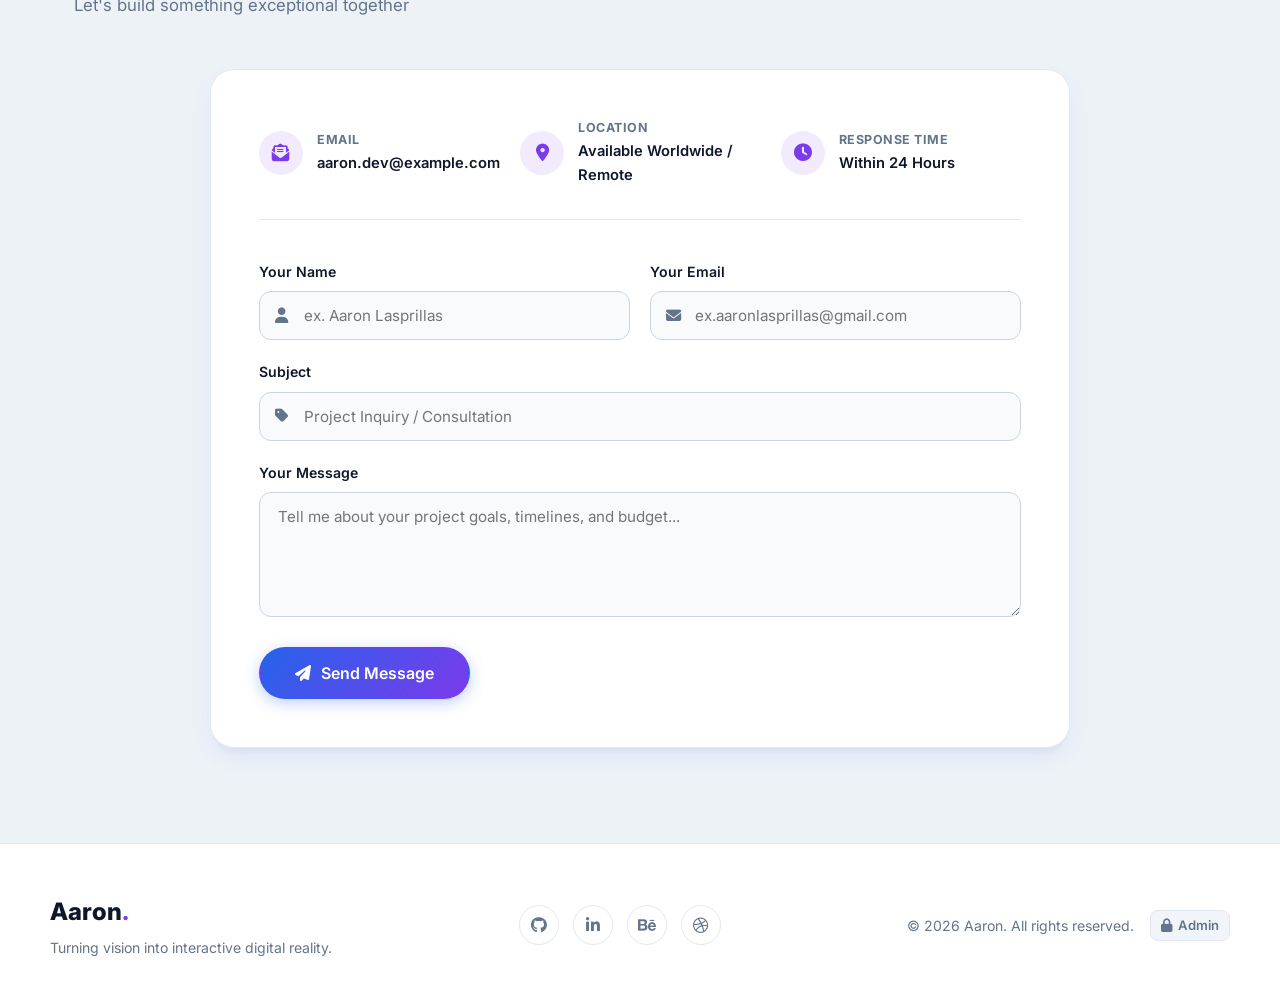
==== commit 3a20c868: "bagong life haha" ====
--- a/index.html
+++ b/index.html
@@ -157,7 +157,7 @@
             </div>
             <div class="about-photo-badge">
               <i class="fas fa-sparkles"></i>
-              <span>Crafting Digital Products</span>
+              <span>Making he's Life Good.</span>
             </div>
           </div>
 
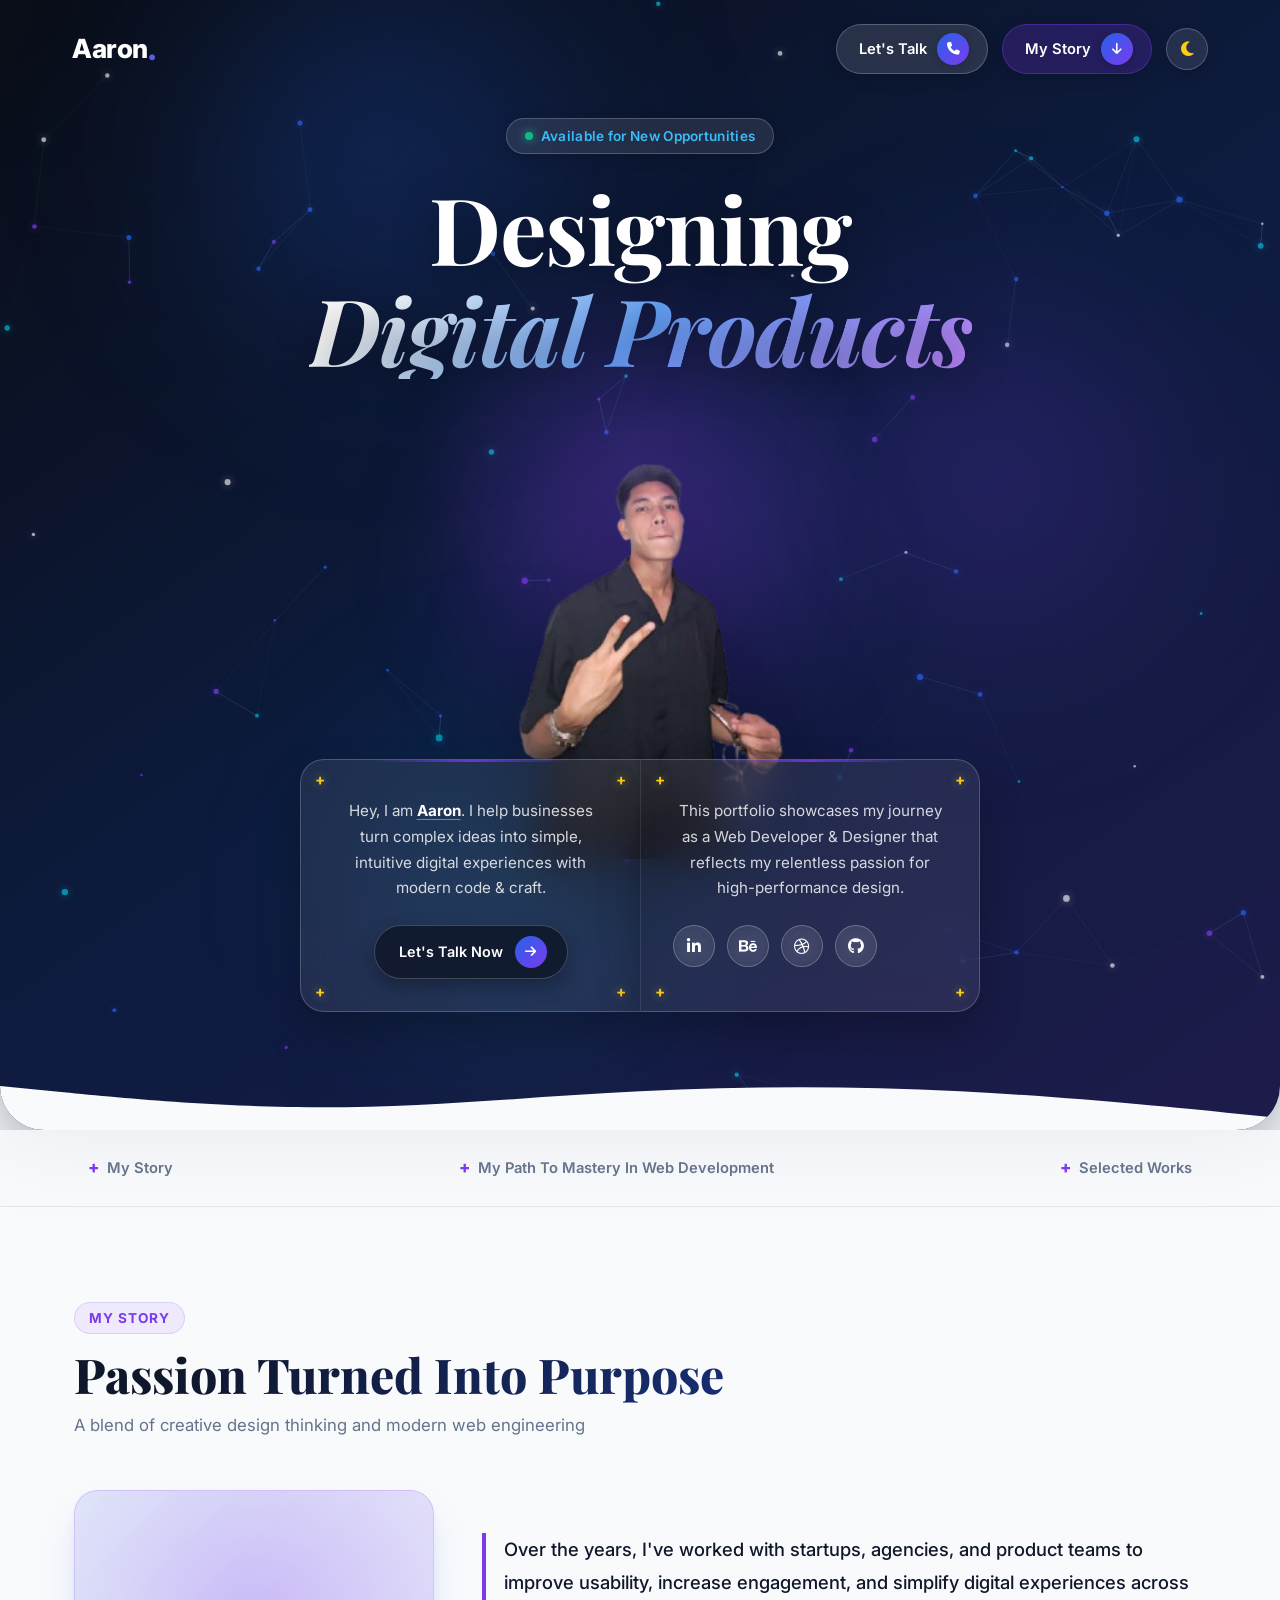
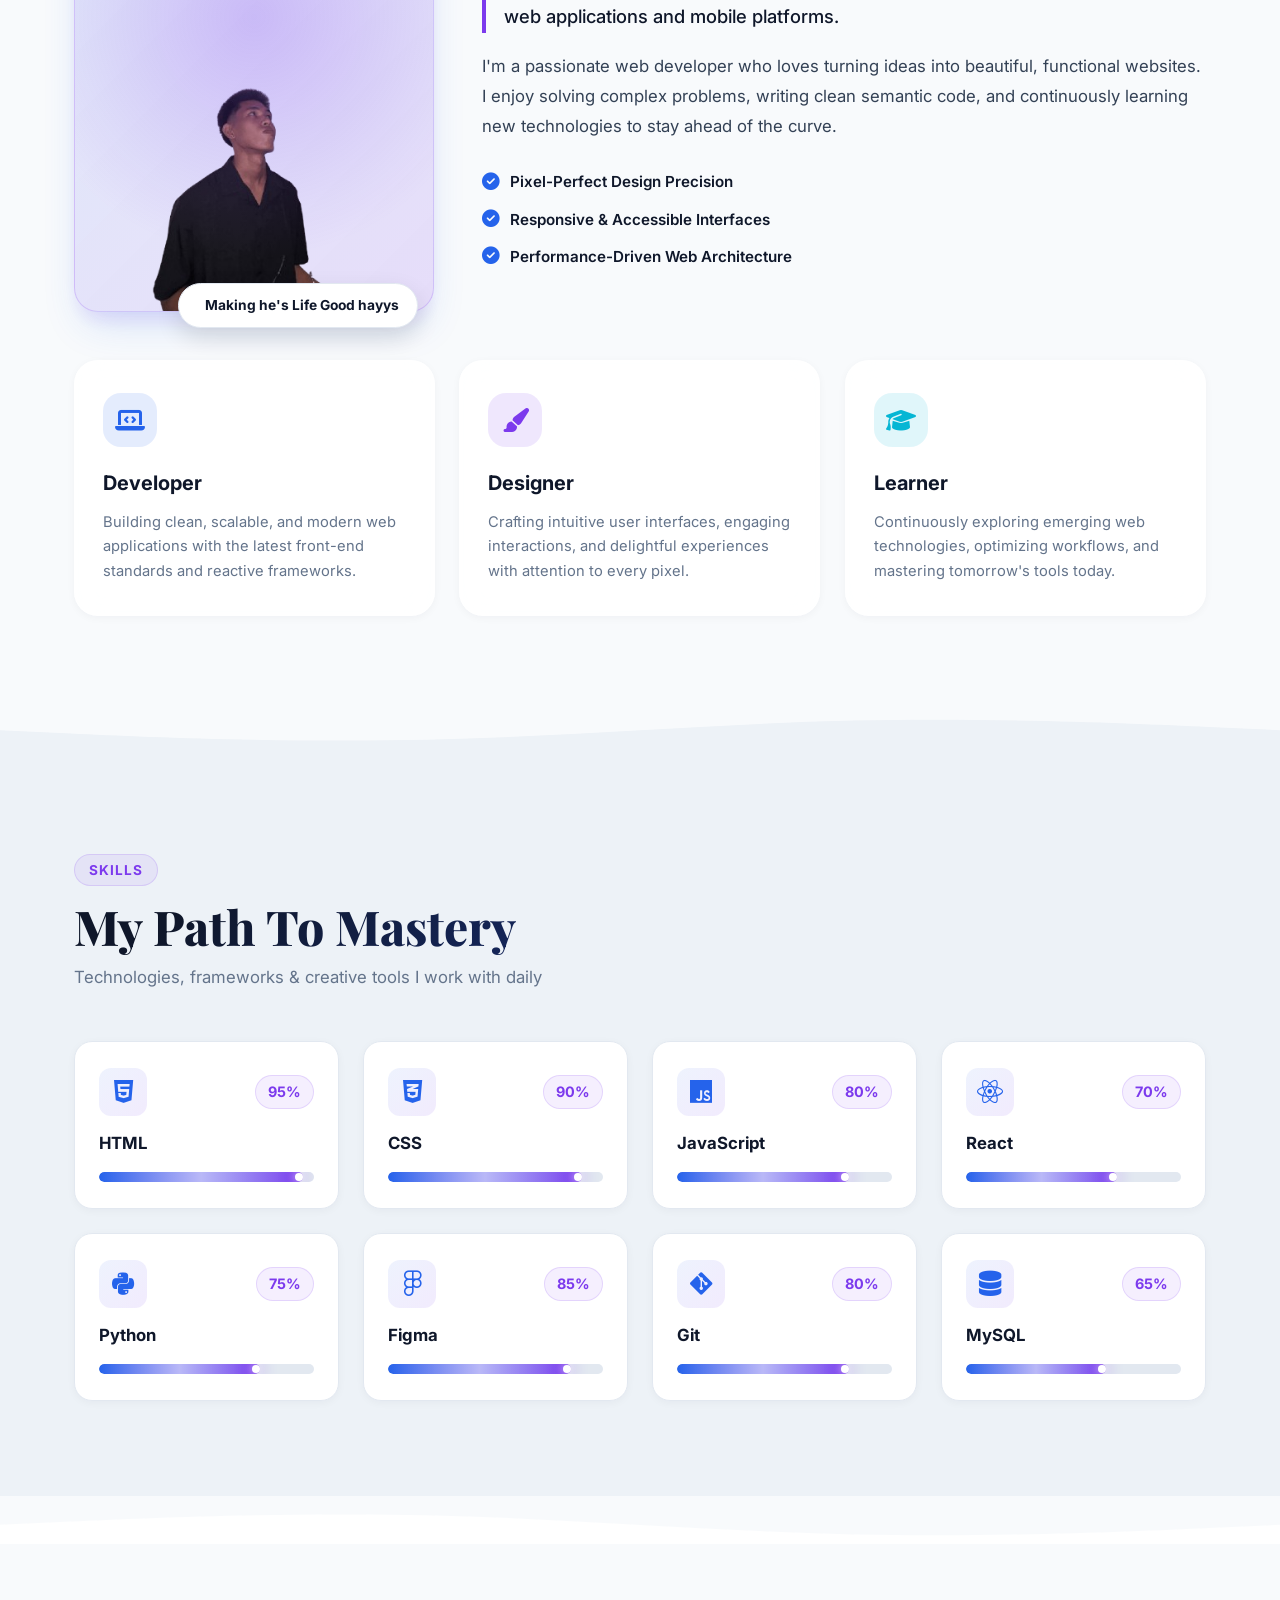
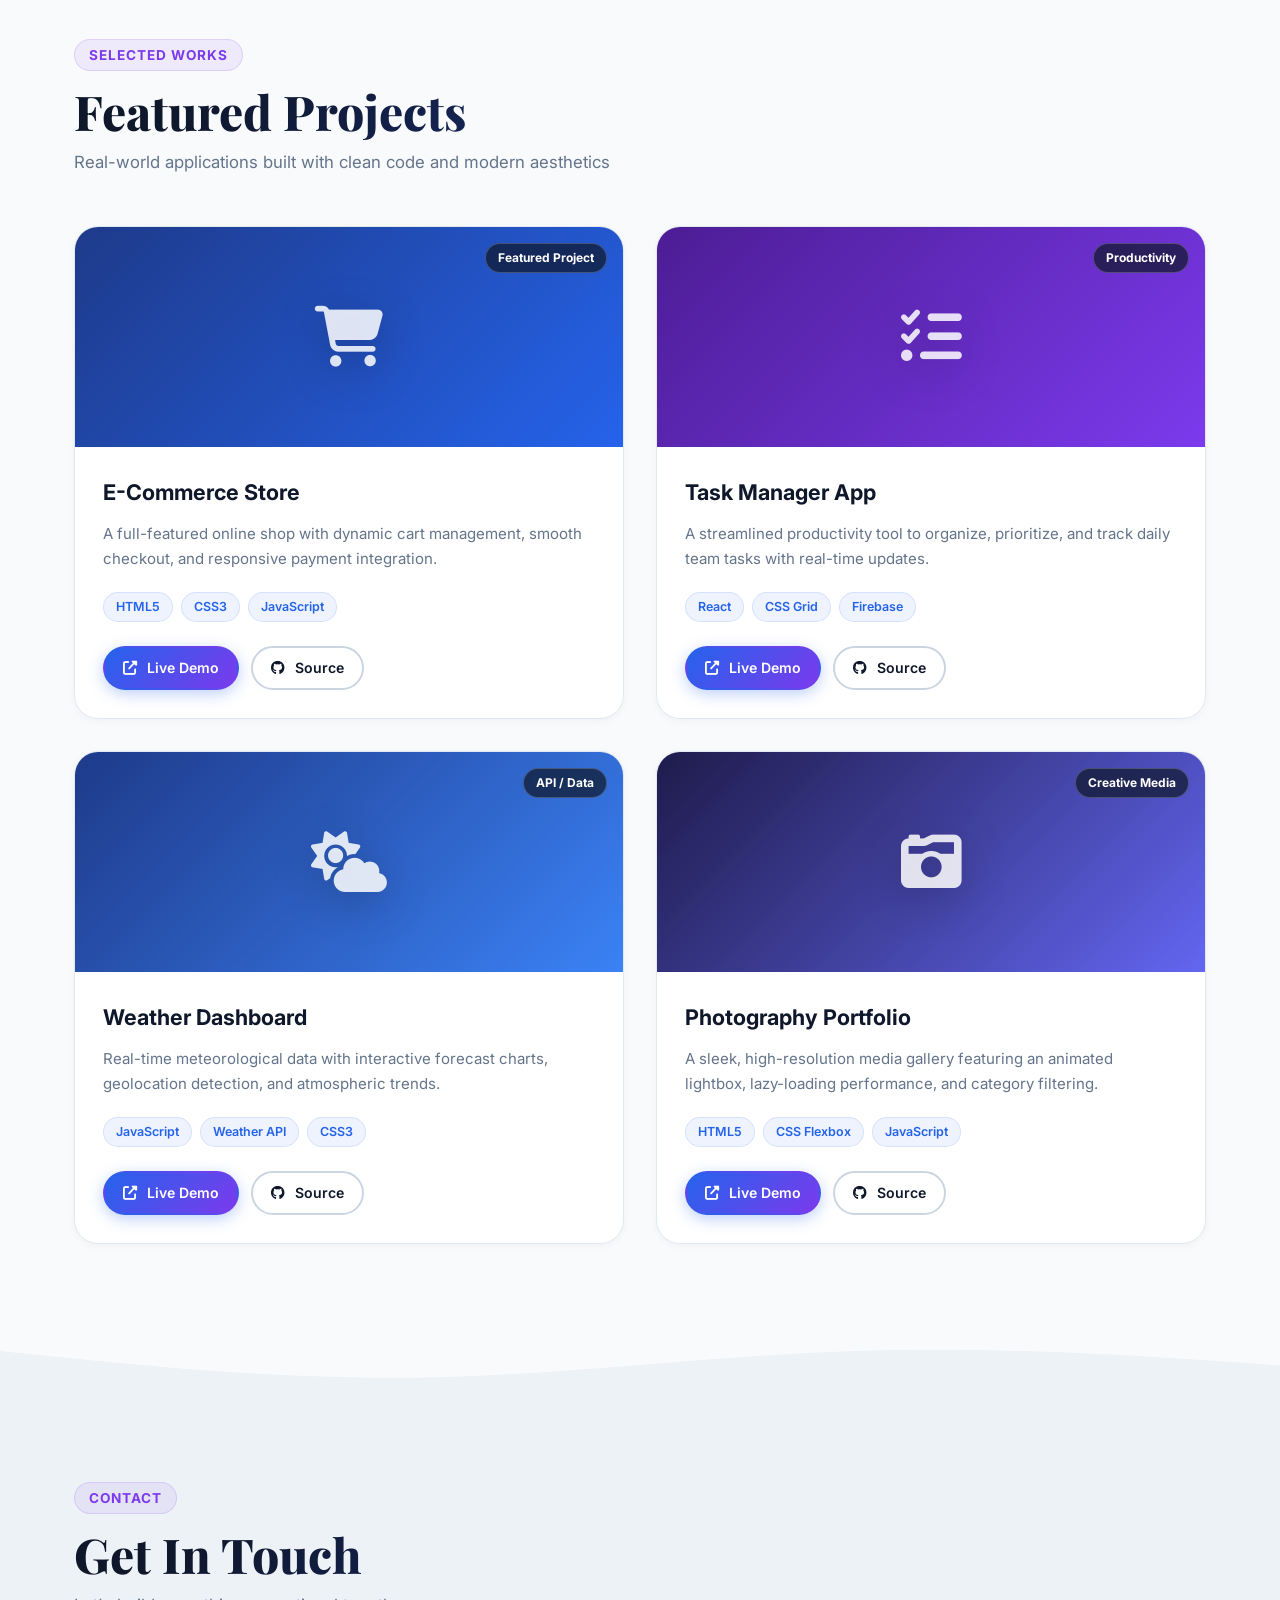
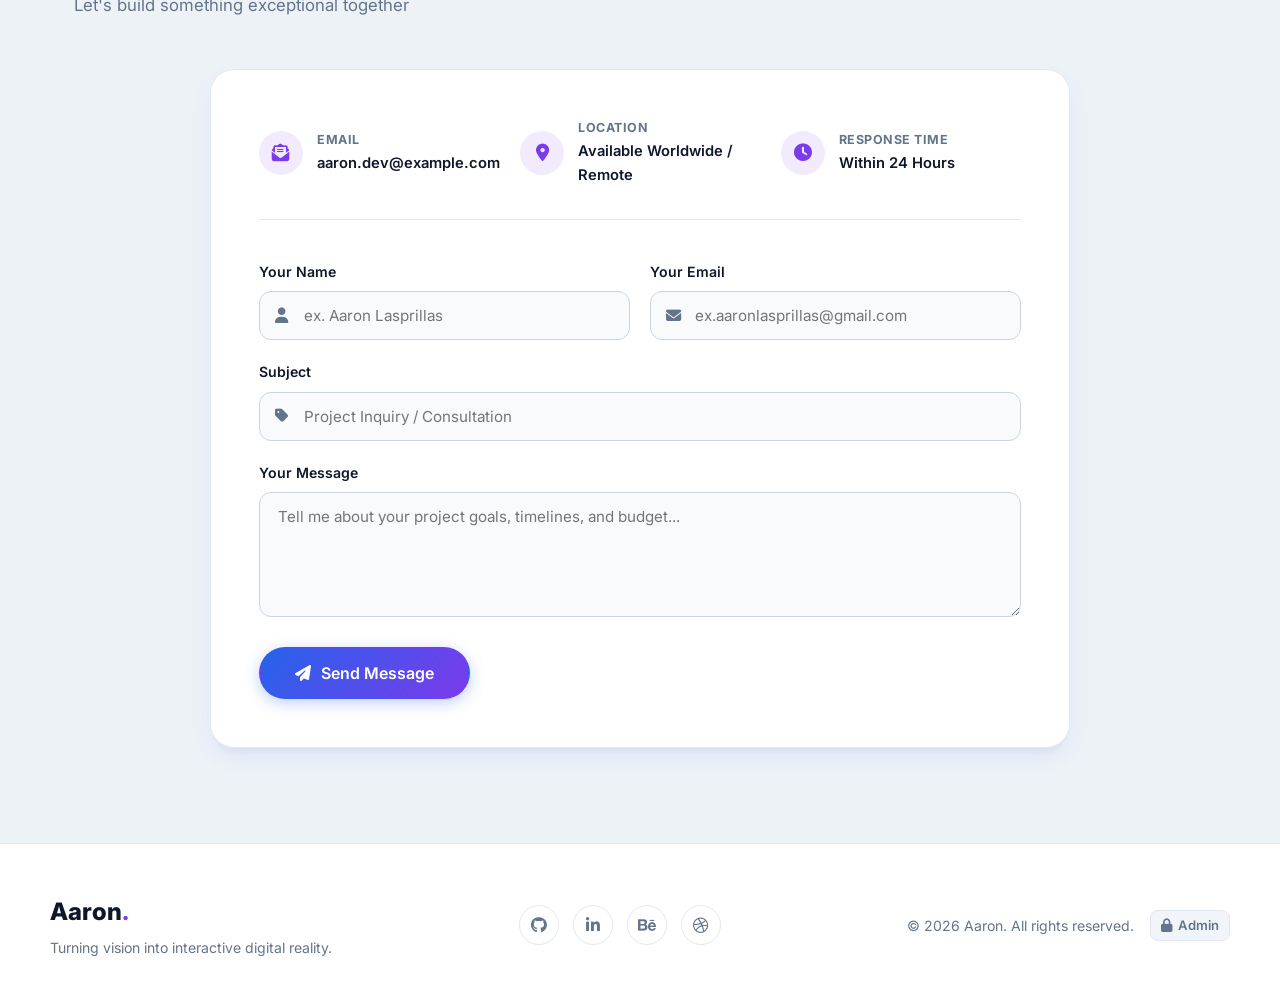
==== commit bc78e3ec: "ito pa" ====
--- a/index.html
+++ b/index.html
@@ -157,7 +157,7 @@
             </div>
             <div class="about-photo-badge">
               <i class="fas fa-sparkles"></i>
-              <span>Making he's Life Good.</span>
+              <span>Making he's Life Good hayys</span>
             </div>
           </div>
 
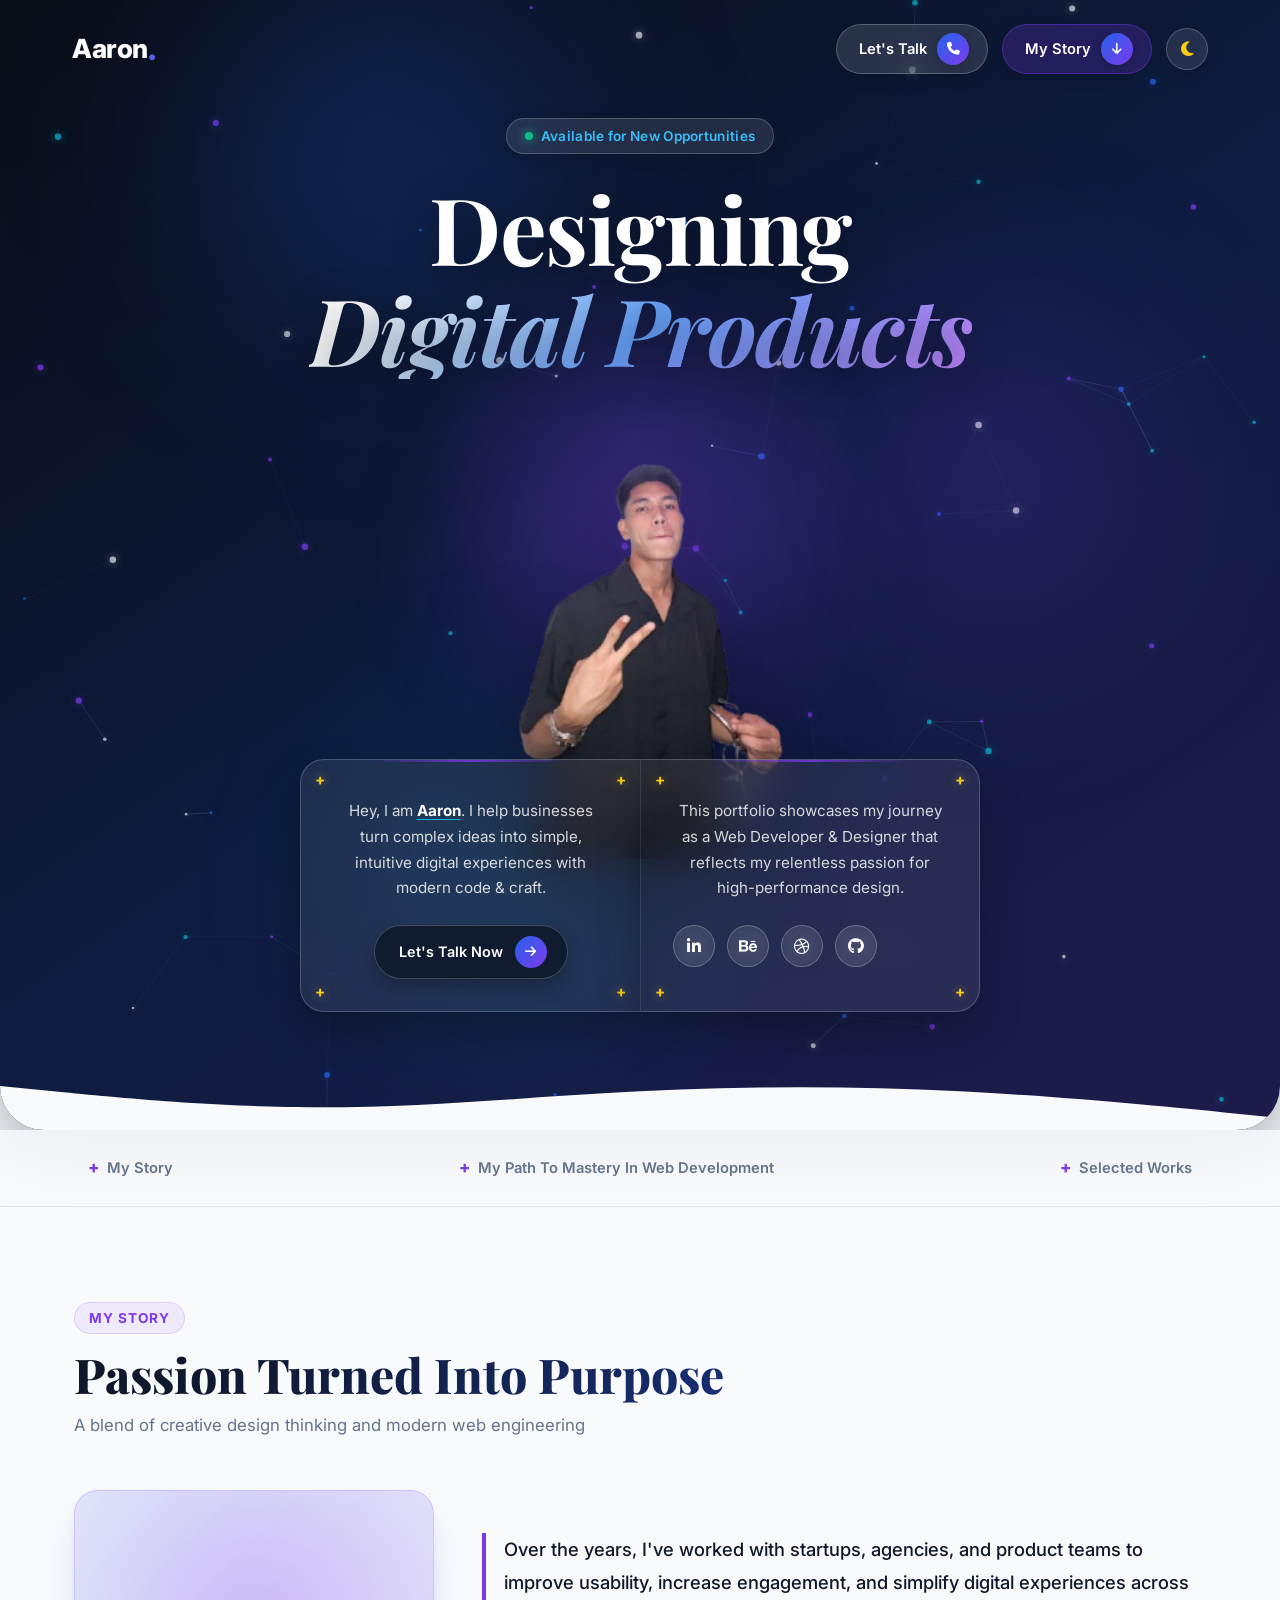
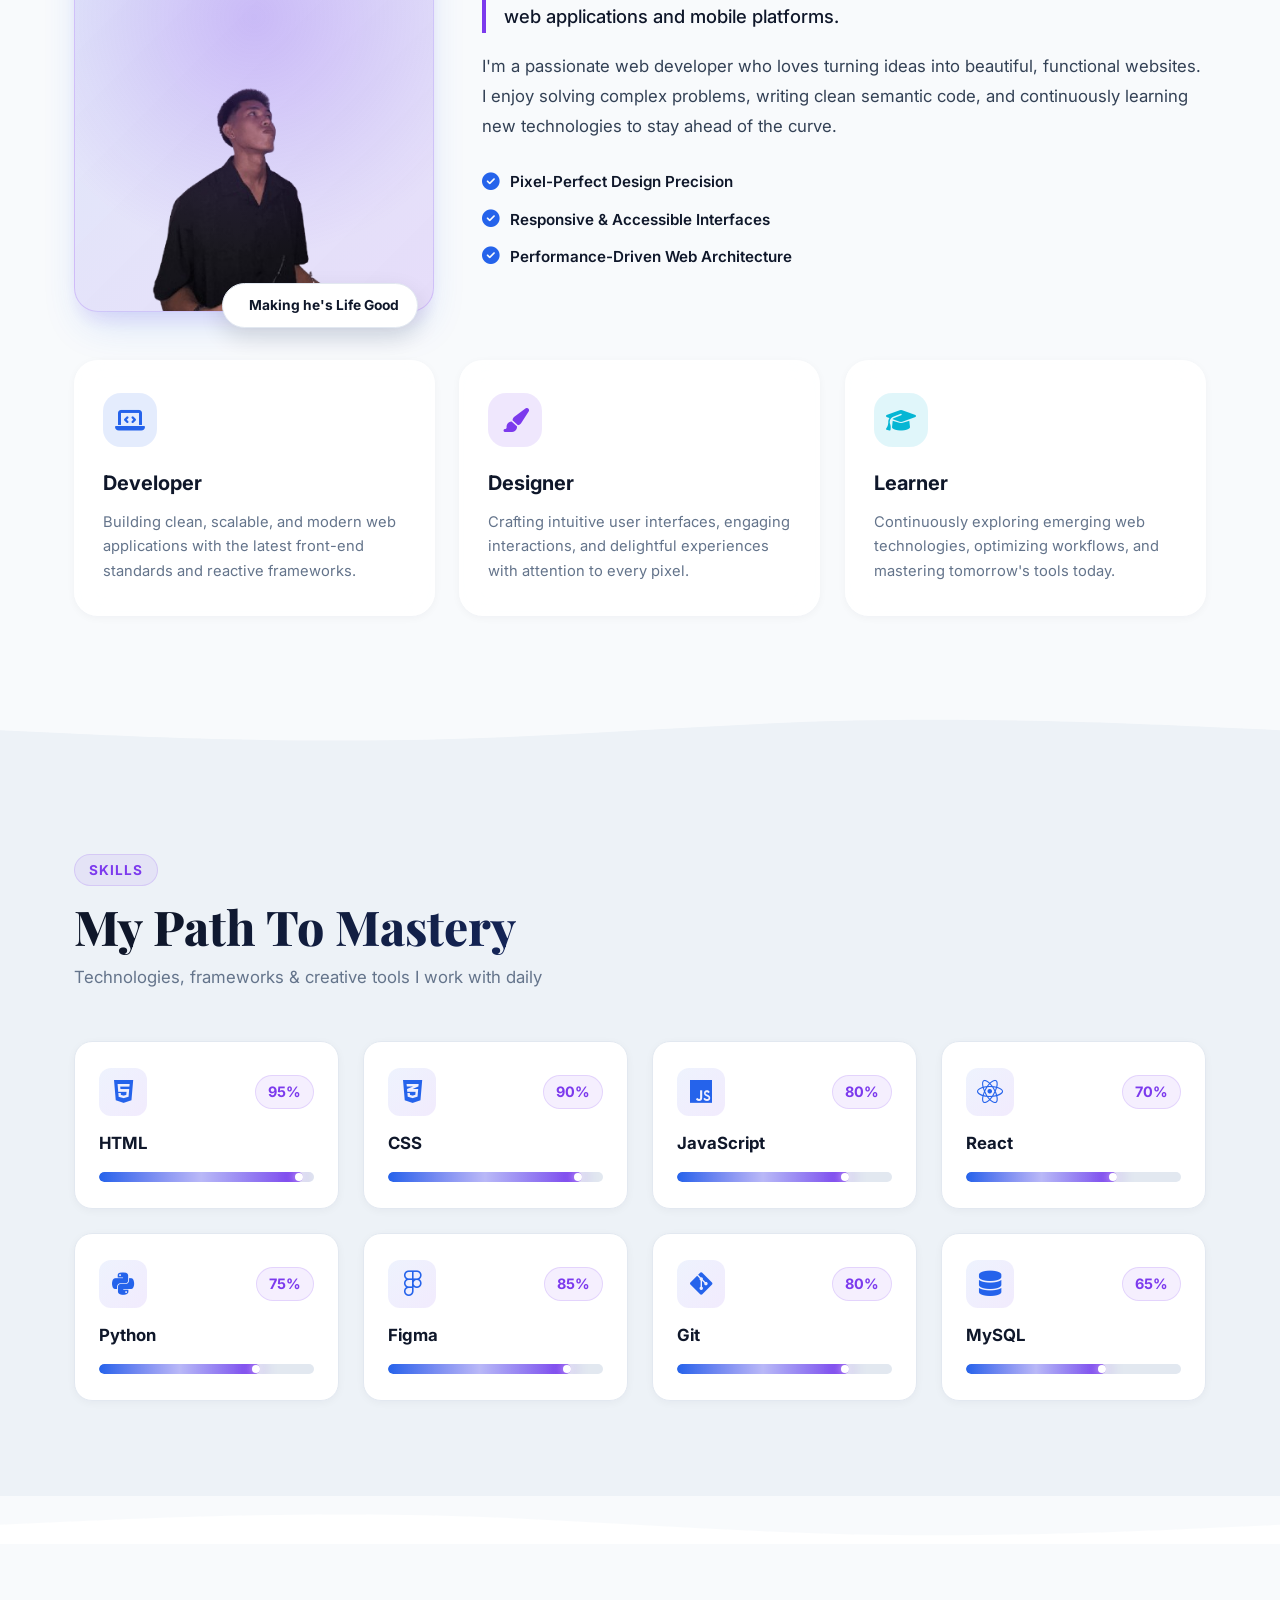
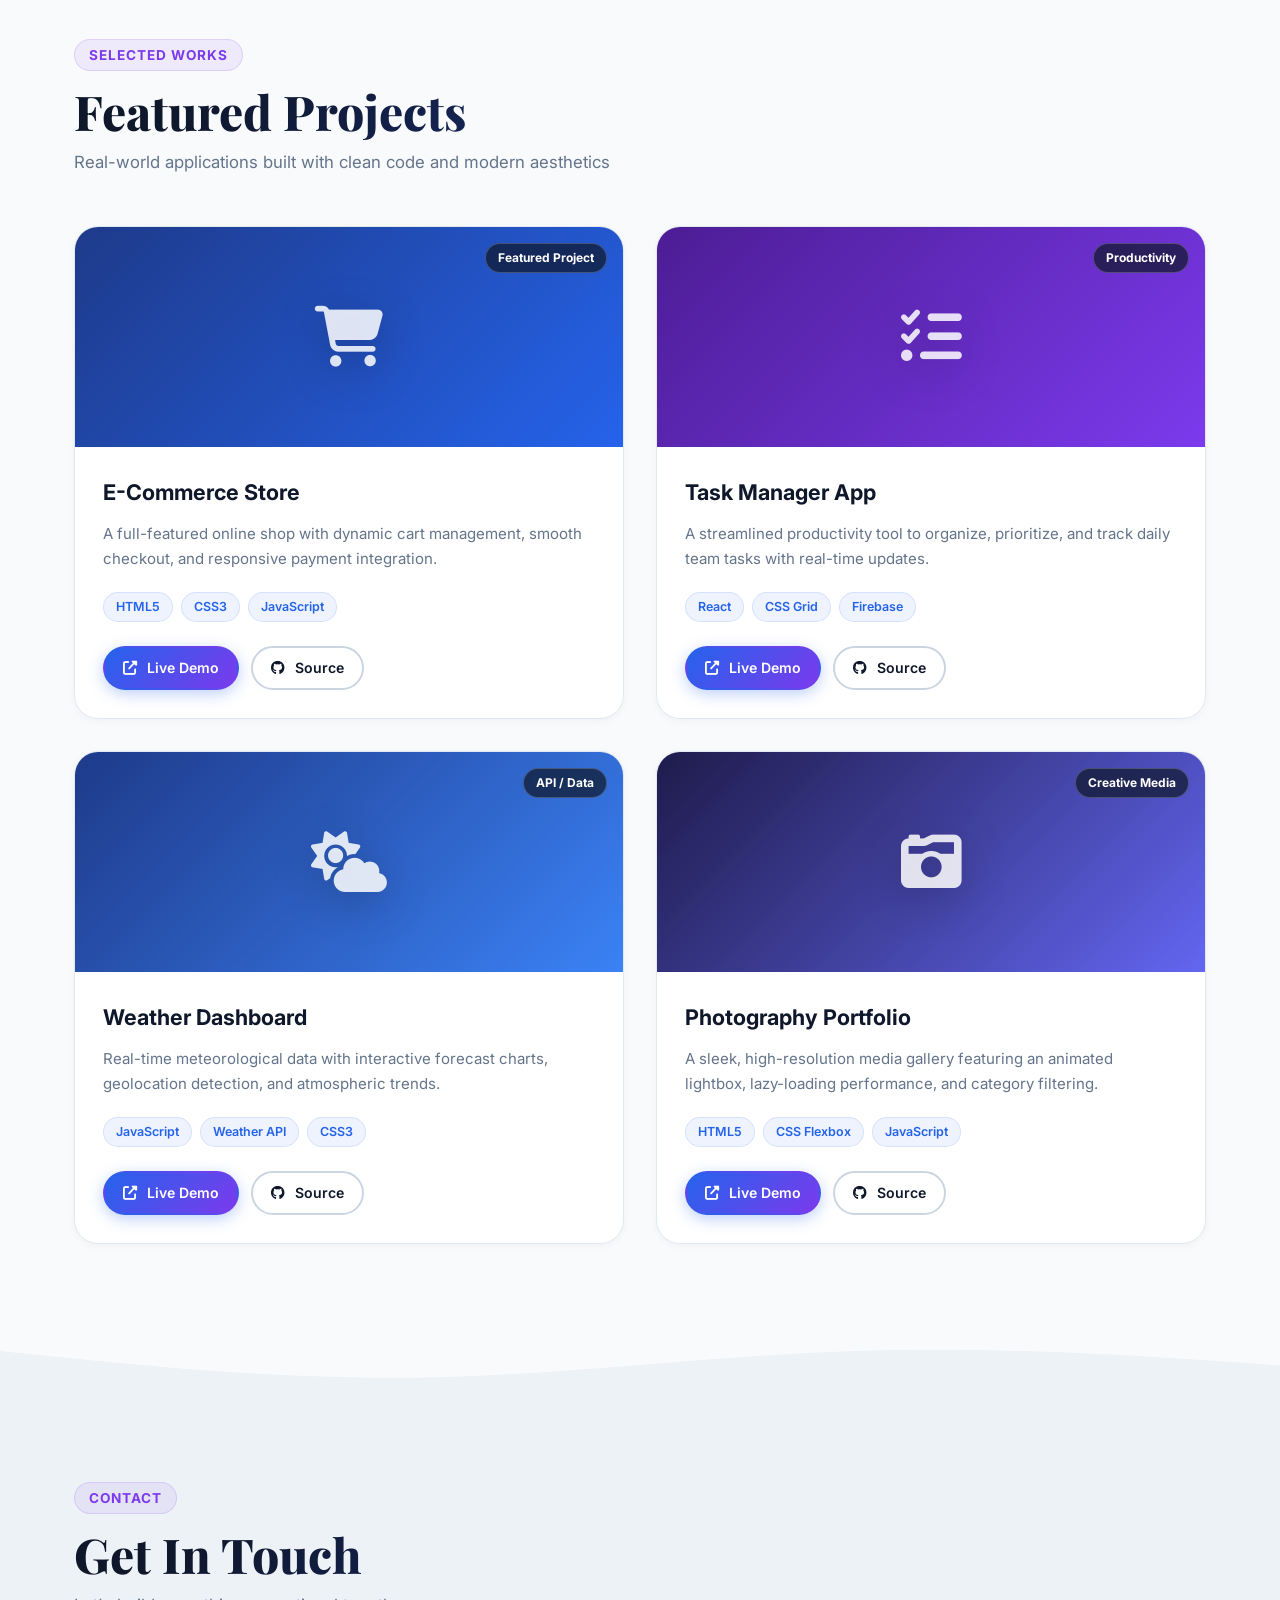
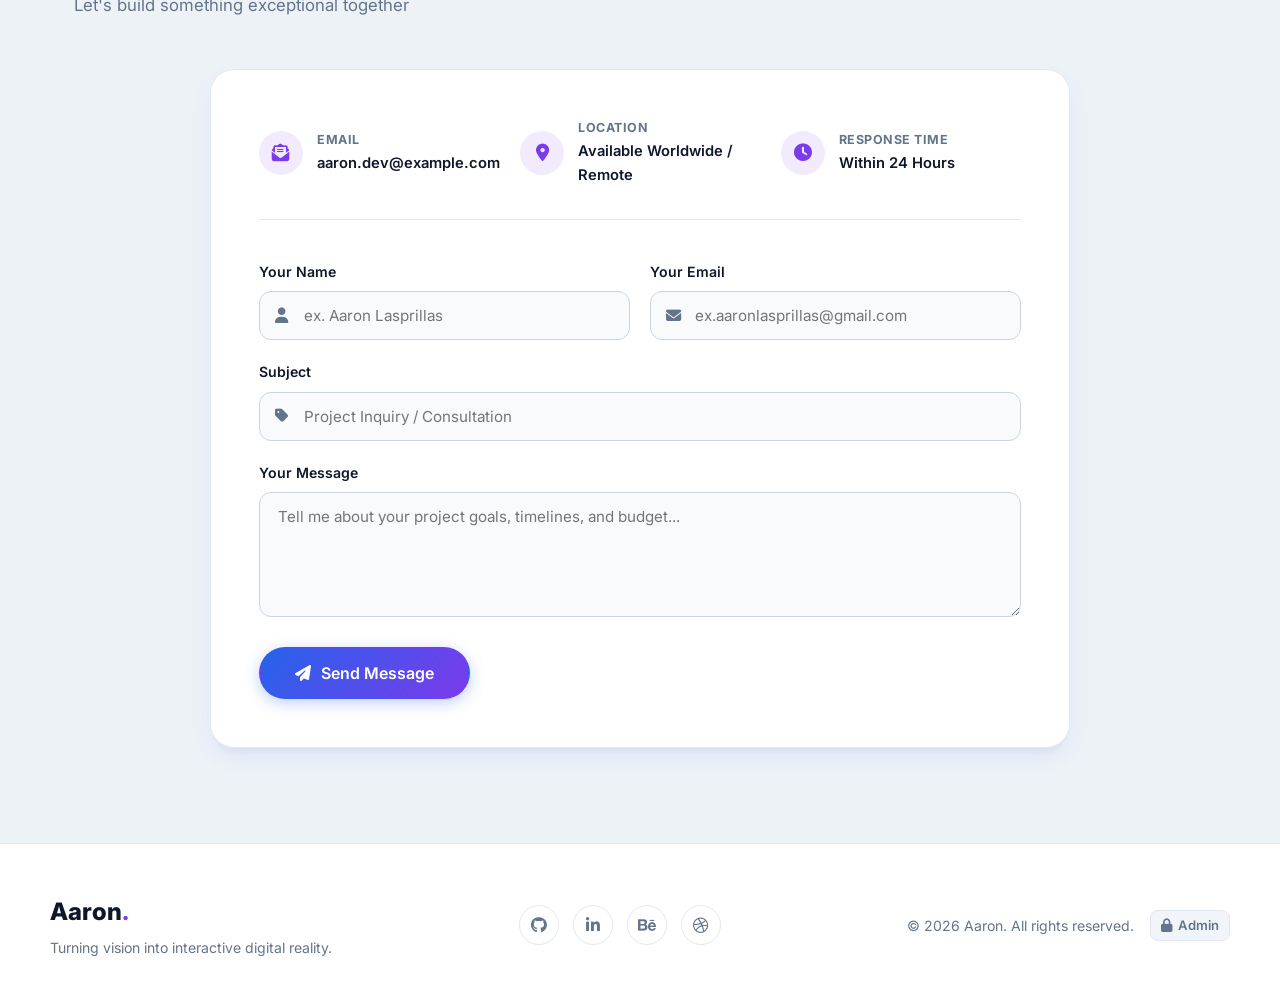
==== commit 763b0a35: "tanggal hayys" ====
--- a/index.html
+++ b/index.html
@@ -157,7 +157,7 @@
             </div>
             <div class="about-photo-badge">
               <i class="fas fa-sparkles"></i>
-              <span>Making he's Life Good hayys</span>
+              <span>Making he's Life Good</span>
             </div>
           </div>
 
